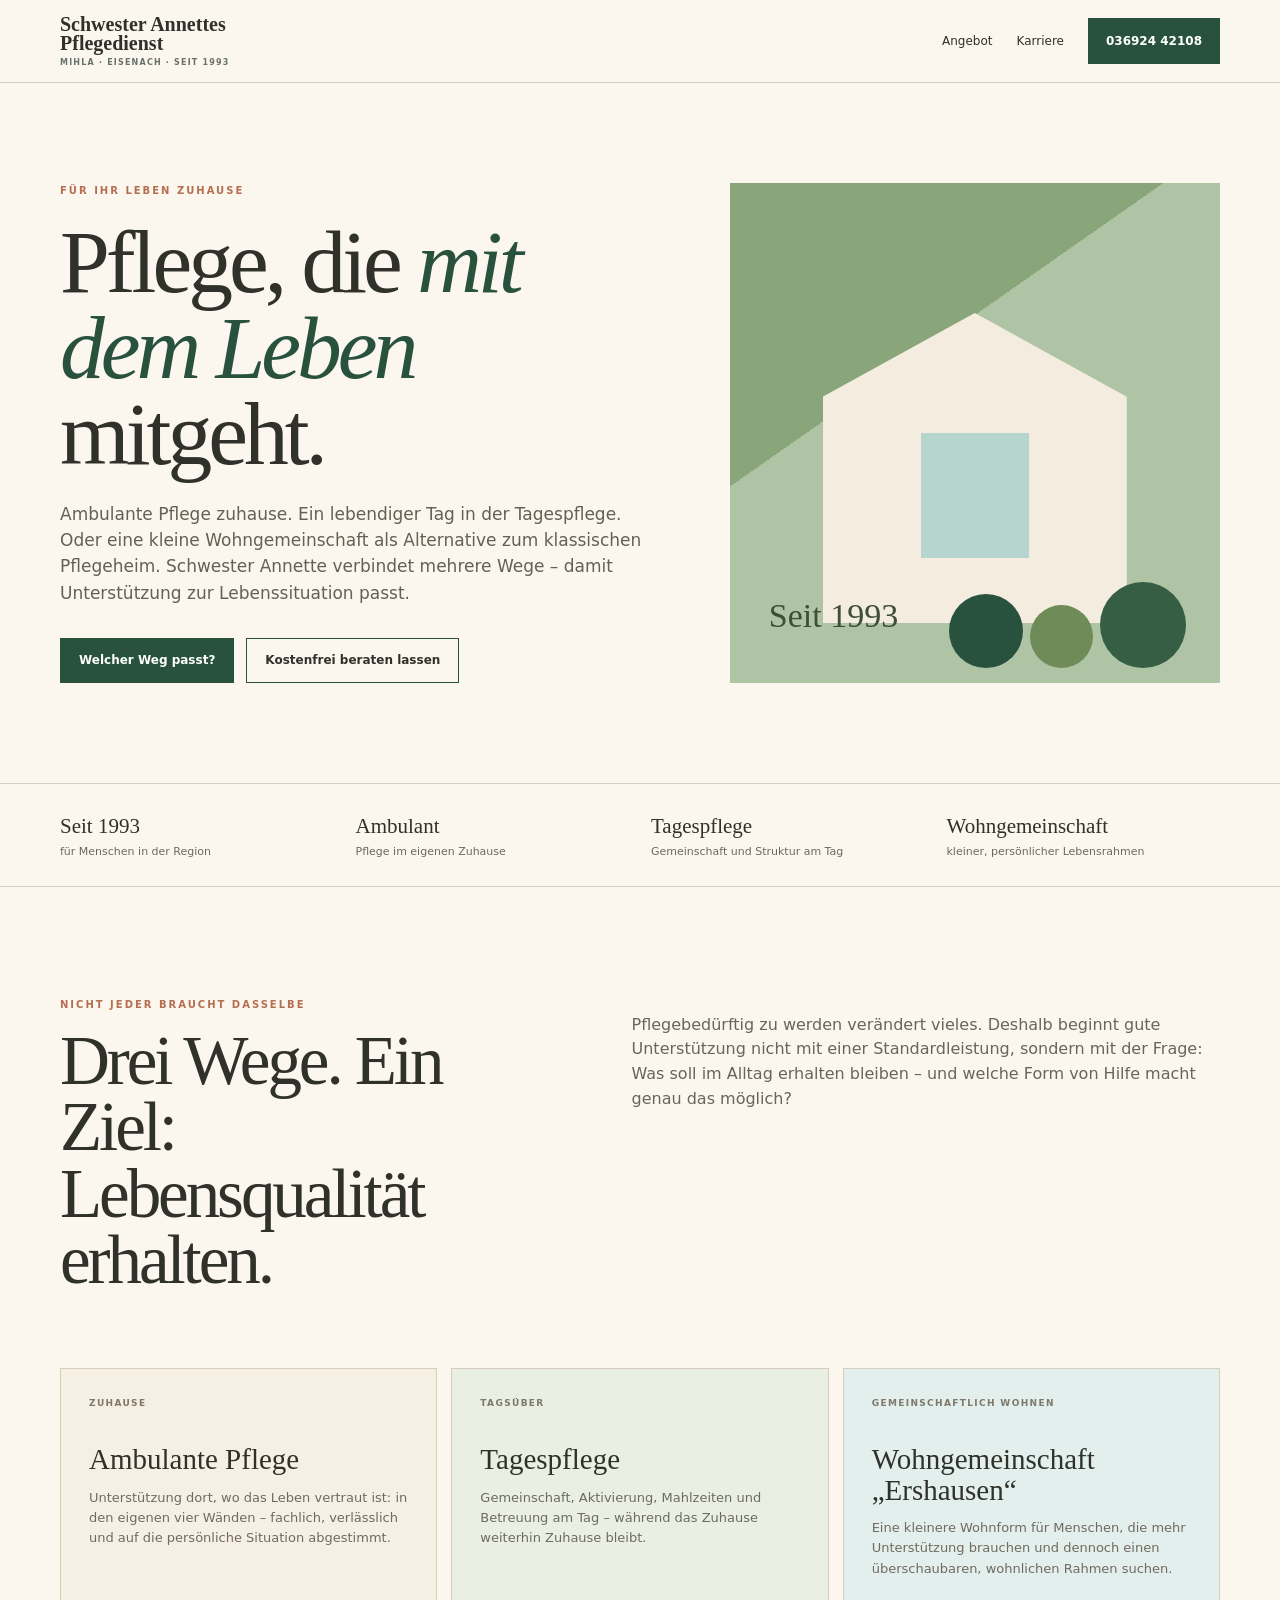
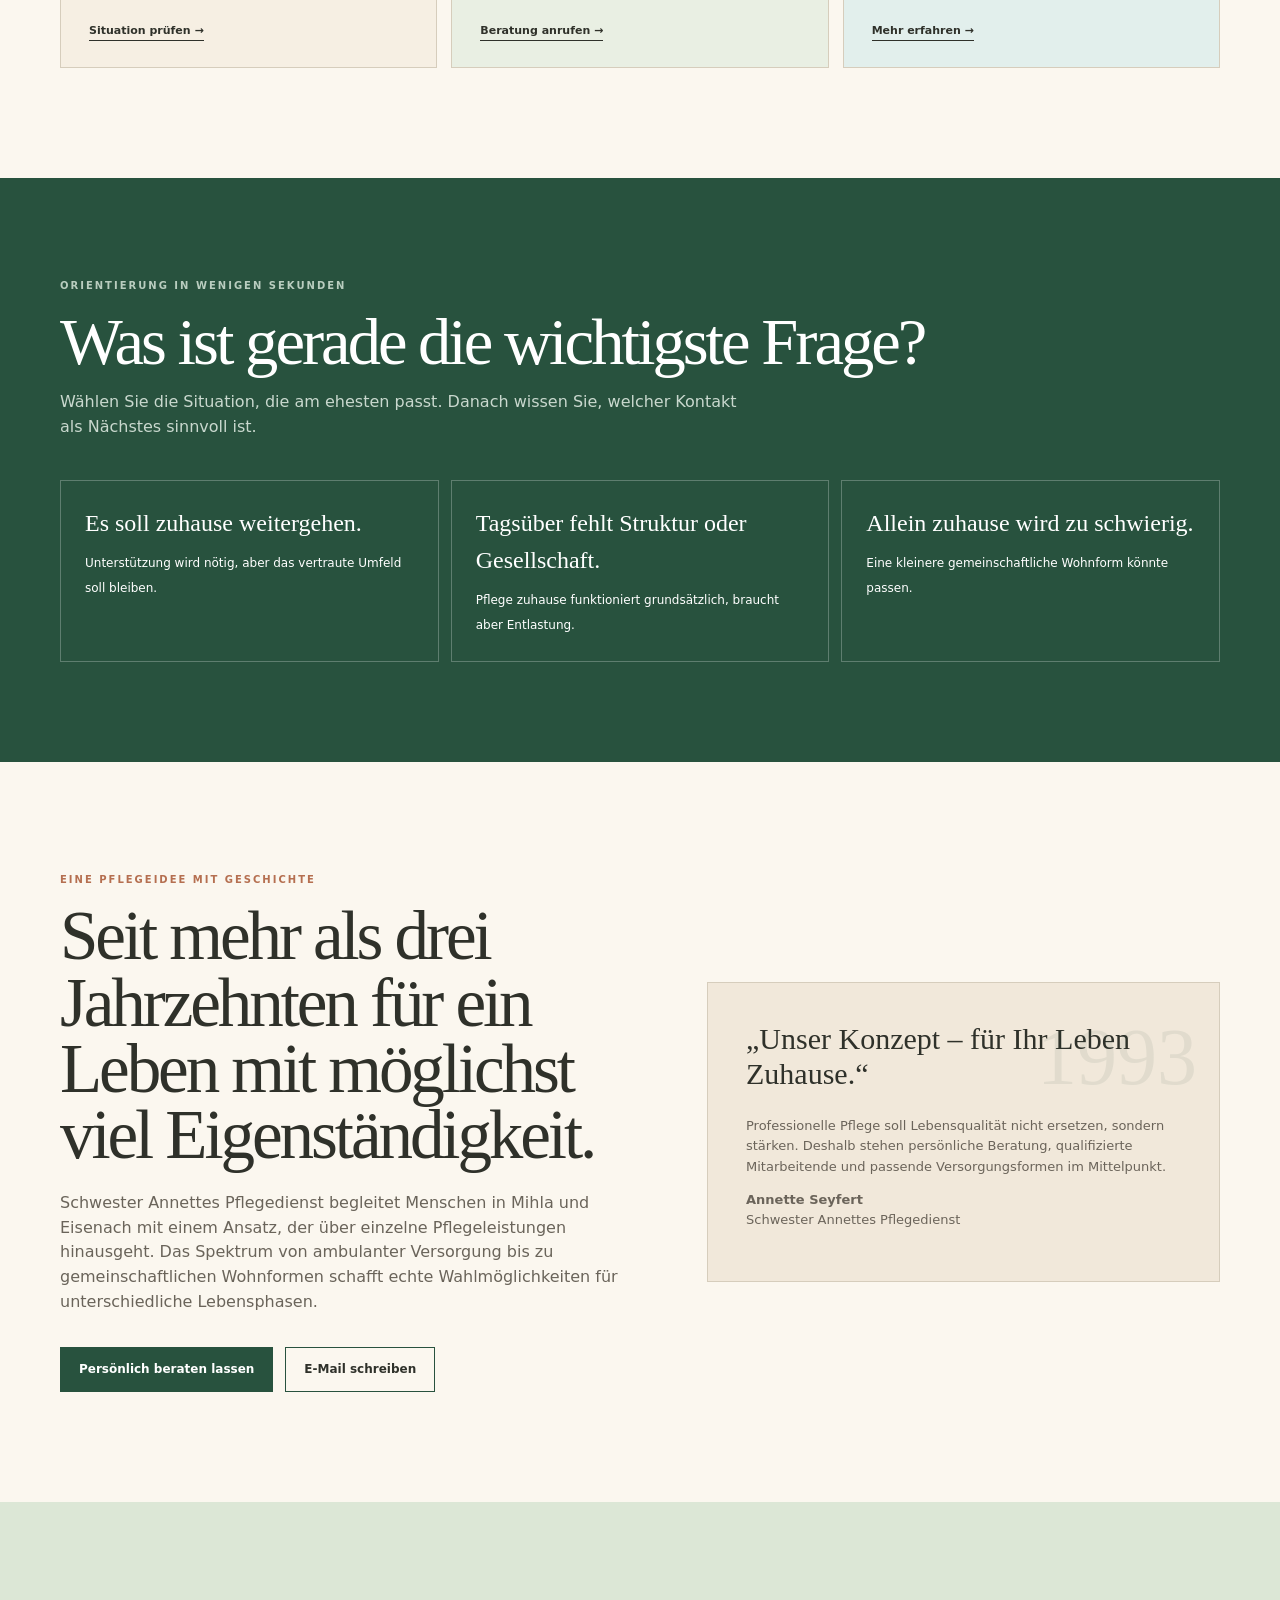
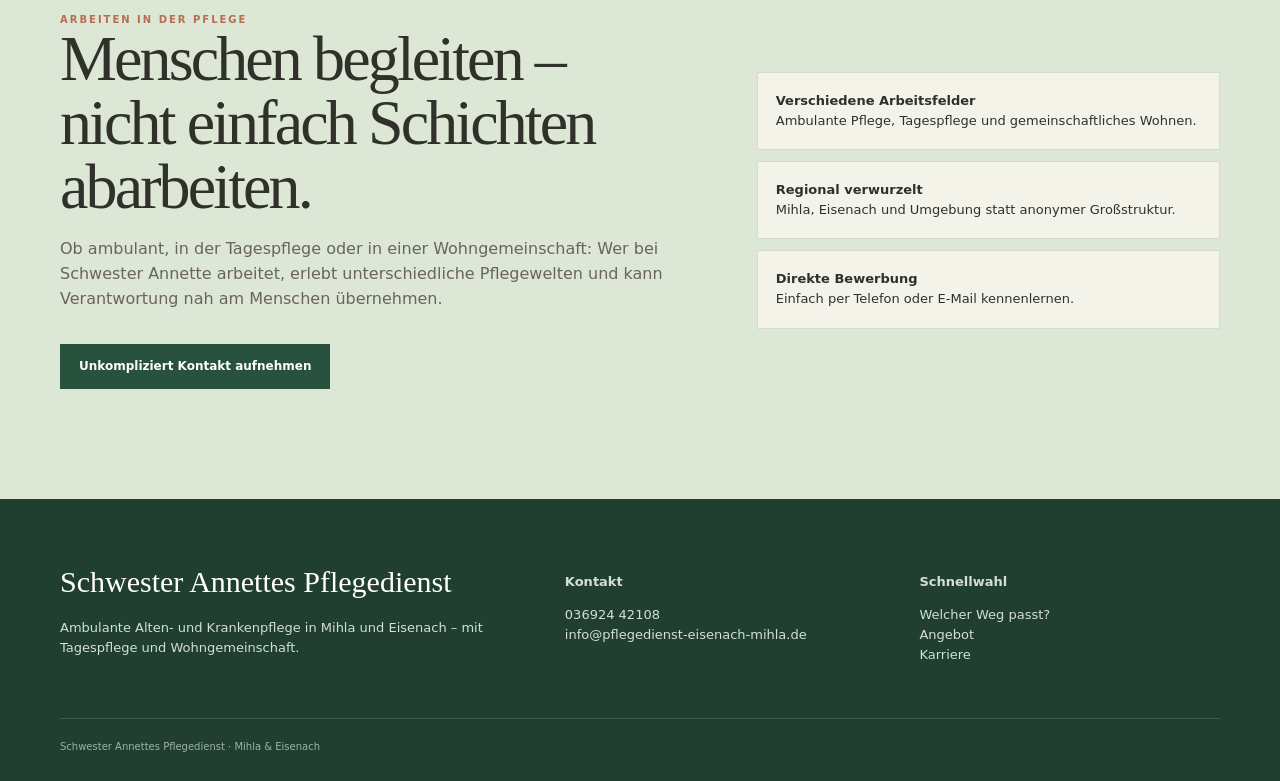
==== index.html @ 31575230 "Deploy sales-ready Schwester Annette experience" ====
<!doctype html>
<html lang="de">
<head>
<meta charset="utf-8" />
<meta name="viewport" content="width=device-width,initial-scale=1" />
<title>Schwester Annettes Pflegedienst – Mihla & Eisenach</title>
<meta name="description" content="Schwester Annettes Pflegedienst: ambulante Alten- und Krankenpflege in Mihla und Eisenach, Tagespflege und Wohngemeinschaft – seit 1993." />
<style>
:root{--forest:#28523e;--leaf:#6f8b58;--olive:#8fa16b;--mint:#b7d5cf;--sand:#f3ecdf;--paper:#fbf7ef;--ink:#2f312a;--rust:#b56f50;--line:#d6cdbc;--serif:Georgia,'Times New Roman',serif;--sans:Inter,ui-sans-serif,system-ui,-apple-system,BlinkMacSystemFont,'Segoe UI',sans-serif}
*{box-sizing:border-box}html{scroll-behavior:smooth}body{margin:0;background:var(--paper);color:var(--ink);font-family:var(--sans);line-height:1.55}a{color:inherit;text-decoration:none}.wrap{width:min(1160px,calc(100% - 40px));margin:auto}.top{position:sticky;top:0;z-index:20;background:rgba(251,247,239,.95);backdrop-filter:blur(12px);border-bottom:1px solid var(--line)}.topin{height:82px;display:flex;align-items:center;justify-content:space-between;gap:26px}.brand{font-family:var(--serif);font-size:20px;line-height:.92;font-weight:700}.brand small{display:block;font-family:var(--sans);font-size:8px;letter-spacing:.15em;margin-top:7px;color:#68716a}.nav{display:flex;align-items:center;gap:24px;font-size:12px}.phone{background:var(--forest);color:#fff;padding:14px 18px;font-weight:800}.hero{display:grid;grid-template-columns:1.1fr .9fr;gap:70px;align-items:center;min-height:700px;padding:86px 0}.eyebrow{text-transform:uppercase;font-size:10px;font-weight:850;letter-spacing:.2em;color:var(--rust)}.hero h1,.section h2{font-family:var(--serif);font-weight:500;line-height:.96;letter-spacing:-.045em}.hero h1{font-size:clamp(58px,7vw,94px);margin:20px 0 24px;max-width:760px}.italic{font-style:italic;color:var(--forest)}.hero p{font-size:17px;max-width:690px;color:#665f54}.actions{display:flex;gap:12px;flex-wrap:wrap;margin-top:32px}.btn{display:inline-flex;align-items:center;justify-content:center;min-height:45px;padding:0 18px;border:1px solid var(--forest);font-size:12px;font-weight:800}.btn.primary{background:var(--forest);color:#fff}.houseart{height:500px;background:linear-gradient(145deg,#88a67a 0 36%,#afc3a5 36% 100%);position:relative;overflow:hidden}.house{position:absolute;width:62%;height:62%;background:var(--sand);left:19%;bottom:12%;clip-path:polygon(50% 0,100% 27%,100% 100%,0 100%,0 27%)}.window{position:absolute;width:22%;height:25%;background:var(--mint);left:39%;bottom:25%}.trees{position:absolute;right:7%;bottom:3%;display:flex;align-items:end;gap:7px}.tree{width:74px;height:74px;background:var(--forest);border-radius:50%}.tree:nth-child(2){width:63px;height:63px;background:var(--leaf)}.tree:nth-child(3){width:86px;height:86px;background:#365e45}.since{position:absolute;left:8%;bottom:8%;font-family:var(--serif);font-size:34px;color:#3e4e38}.stripe{border-top:1px solid var(--line);border-bottom:1px solid var(--line);padding:26px 0}.stripein{display:grid;grid-template-columns:repeat(4,1fr);gap:22px}.stat{font-size:11px;color:#6d685f}.stat strong{display:block;font-family:var(--serif);font-weight:500;font-size:21px;color:var(--ink)}.section{padding:110px 0}.section h2{font-size:clamp(48px,5.4vw,76px);margin:16px 0 22px}.split{display:grid;grid-template-columns:.9fr 1.1fr;gap:90px}.copy{font-size:16px;color:#6a645a;max-width:620px}.pathgrid{display:grid;grid-template-columns:repeat(3,1fr);gap:14px;margin-top:52px}.path{border:1px solid var(--line);padding:28px;min-height:300px;background:#f6efe3;position:relative}.path:nth-child(2){background:#e9efe3}.path:nth-child(3){background:#e2efec}.path .tag{font-size:9px;letter-spacing:.15em;text-transform:uppercase;font-weight:800;color:#7e786b}.path h3{font-family:var(--serif);font-size:29px;line-height:1.05;font-weight:500;margin:34px 0 12px}.path p{font-size:13px;color:#706a61}.path a{position:absolute;bottom:26px;left:28px;font-size:11px;font-weight:800;border-bottom:1px solid currentColor}.router{background:var(--forest);color:#fff;padding:100px 0}.router h2{font-family:var(--serif);font-size:clamp(48px,5.2vw,74px);line-height:.98;letter-spacing:-.045em;font-weight:500;margin:16px 0 14px}.router .lead{max-width:700px;color:#c9d8ce}.choices{display:grid;grid-template-columns:repeat(3,1fr);gap:12px;margin-top:40px}.choice{border:1px solid rgba(255,255,255,.25);padding:24px;min-height:170px;cursor:pointer;transition:.2s}.choice:hover,.choice.active{background:#fff;color:var(--forest)}.choice strong{display:block;font-family:var(--serif);font-size:24px;font-weight:500;margin-bottom:8px}.choice span{font-size:12px}.answer{display:none;background:var(--paper);color:var(--ink);margin-top:14px;padding:26px}.answer.show{display:block}.story{display:grid;grid-template-columns:1.05fr .95fr;gap:80px;align-items:center}.storycard{border:1px solid var(--line);padding:38px;background:#f1e8da;position:relative}.storycard:before{content:'1993';position:absolute;right:22px;top:12px;font-family:var(--serif);font-size:80px;color:rgba(40,82,62,.08)}.storycard blockquote{font-family:var(--serif);font-size:30px;line-height:1.18;margin:0 0 25px}.storycard p{font-size:13px;color:#6b645a}.career{background:#dce7d6}.careerbox{display:grid;grid-template-columns:1.15fr .85fr;gap:70px;align-items:center}.career h2{font-family:var(--serif);font-size:clamp(48px,5vw,72px);line-height:1;letter-spacing:-.045em;font-weight:500;margin:0 0 18px}.perks{display:grid;gap:11px}.perk{background:rgba(251,247,239,.75);padding:18px;border:1px solid rgba(40,82,62,.15);font-size:13px}.footer{background:#213f31;color:#fff;padding:60px 0 26px}.footergrid{display:grid;grid-template-columns:1.2fr .8fr .8fr;gap:54px}.footer h3{font-family:var(--serif);font-size:30px;font-weight:500;margin:0 0 13px}.footer p,.footer a{font-size:13px;color:#d3dfd6}.fine{margin-top:40px;padding-top:20px;border-top:1px solid rgba(255,255,255,.14);font-size:10px;color:#9fb2a5}
@media(max-width:820px){.wrap{width:min(100% - 32px,700px)}.nav a:not(.phone){display:none}.hero{grid-template-columns:1fr;min-height:auto;padding:86px 0 68px}.hero h1{font-size:54px}.houseart{height:380px}.stripein{grid-template-columns:1fr 1fr}.split,.story,.careerbox{grid-template-columns:1fr;gap:44px}.pathgrid,.choices{grid-template-columns:1fr}.section,.router{padding:80px 0}.path{min-height:250px}.footergrid{grid-template-columns:1fr;gap:28px}}
</style>
</head>
<body>
<header class="top"><div class="wrap topin"><a class="brand" href="#top">Schwester Annettes<br>Pflegedienst<small>MIHLA · EISENACH · SEIT 1993</small></a><nav class="nav"><a href="#angebot">Angebot</a><a href="#karriere">Karriere</a><a class="phone" href="tel:+493692442108">036924 42108</a></nav></div></header>
<main id="top">
<section class="wrap hero"><div><div class="eyebrow">Für Ihr Leben zuhause</div><h1>Pflege, die <span class="italic">mit dem Leben</span> mitgeht.</h1><p>Ambulante Pflege zuhause. Ein lebendiger Tag in der Tagespflege. Oder eine kleine Wohngemeinschaft als Alternative zum klassischen Pflegeheim. Schwester Annette verbindet mehrere Wege – damit Unterstützung zur Lebenssituation passt.</p><div class="actions"><a class="btn primary" href="#weg">Welcher Weg passt?</a><a class="btn" href="tel:+493692442108">Kostenfrei beraten lassen</a></div></div><div class="houseart" aria-label="Illustration eines Hauses im Grünen"><div class="house"></div><div class="window"></div><div class="trees"><div class="tree"></div><div class="tree"></div><div class="tree"></div></div><div class="since">Seit 1993</div></div></section>
<div class="stripe"><div class="wrap stripein"><div class="stat"><strong>Seit 1993</strong>für Menschen in der Region</div><div class="stat"><strong>Ambulant</strong>Pflege im eigenen Zuhause</div><div class="stat"><strong>Tagespflege</strong>Gemeinschaft und Struktur am Tag</div><div class="stat"><strong>Wohngemeinschaft</strong>kleiner, persönlicher Lebensrahmen</div></div></div>
<section class="section" id="angebot"><div class="wrap"><div class="split"><div><div class="eyebrow">Nicht jeder braucht dasselbe</div><h2>Drei Wege. Ein Ziel: Lebensqualität erhalten.</h2></div><p class="copy">Pflegebedürftig zu werden verändert vieles. Deshalb beginnt gute Unterstützung nicht mit einer Standardleistung, sondern mit der Frage: Was soll im Alltag erhalten bleiben – und welche Form von Hilfe macht genau das möglich?</p></div><div class="pathgrid"><article class="path"><div class="tag">Zuhause</div><h3>Ambulante Pflege</h3><p>Unterstützung dort, wo das Leben vertraut ist: in den eigenen vier Wänden – fachlich, verlässlich und auf die persönliche Situation abgestimmt.</p><a href="#weg">Situation prüfen →</a></article><article class="path"><div class="tag">Tagsüber</div><h3>Tagespflege</h3><p>Gemeinschaft, Aktivierung, Mahlzeiten und Betreuung am Tag – während das Zuhause weiterhin Zuhause bleibt.</p><a href="tel:+493692442108">Beratung anrufen →</a></article><article class="path"><div class="tag">Gemeinschaftlich wohnen</div><h3>Wohngemeinschaft „Ershausen“</h3><p>Eine kleinere Wohnform für Menschen, die mehr Unterstützung brauchen und dennoch einen überschaubaren, wohnlichen Rahmen suchen.</p><a href="tel:+493692442108">Mehr erfahren →</a></article></div></div></section>
<section class="router" id="weg"><div class="wrap"><div class="eyebrow" style="color:#b9cdbf">Orientierung in wenigen Sekunden</div><h2>Was ist gerade die wichtigste Frage?</h2><p class="lead">Wählen Sie die Situation, die am ehesten passt. Danach wissen Sie, welcher Kontakt als Nächstes sinnvoll ist.</p><div class="choices"><div class="choice" data-a="a1"><strong>Es soll zuhause weitergehen.</strong><span>Unterstützung wird nötig, aber das vertraute Umfeld soll bleiben.</span></div><div class="choice" data-a="a2"><strong>Tagsüber fehlt Struktur oder Gesellschaft.</strong><span>Pflege zuhause funktioniert grundsätzlich, braucht aber Entlastung.</span></div><div class="choice" data-a="a3"><strong>Allein zuhause wird zu schwierig.</strong><span>Eine kleinere gemeinschaftliche Wohnform könnte passen.</span></div></div><div class="answer" id="a1"><strong>Passender Startpunkt:</strong> ambulante Pflege. Rufen Sie unter <a href="tel:+493692442108"><u>036924 42108</u></a> an und schildern Sie kurz die aktuelle Situation. So lässt sich klären, welche Unterstützung zuhause möglich ist.</div><div class="answer" id="a2"><strong>Passender Startpunkt:</strong> Tagespflege. Sie kann den Tag strukturieren, Angehörige entlasten und soziale Kontakte ermöglichen, ohne dass das eigene Zuhause aufgegeben wird.</div><div class="answer" id="a3"><strong>Passender Startpunkt:</strong> die Wohngemeinschaft. Sie bietet einen überschaubaren Rahmen mit Gemeinschaft und Unterstützung – als Alternative zum klassischen Pflegeheim.</div></div></section>
<section class="section"><div class="wrap story"><div><div class="eyebrow">Eine Pflegeidee mit Geschichte</div><h2>Seit mehr als drei Jahrzehnten für ein Leben mit möglichst viel Eigenständigkeit.</h2><p class="copy">Schwester Annettes Pflegedienst begleitet Menschen in Mihla und Eisenach mit einem Ansatz, der über einzelne Pflegeleistungen hinausgeht. Das Spektrum von ambulanter Versorgung bis zu gemeinschaftlichen Wohnformen schafft echte Wahlmöglichkeiten für unterschiedliche Lebensphasen.</p><div class="actions"><a class="btn primary" href="tel:+493692442108">Persönlich beraten lassen</a><a class="btn" href="mailto:info@pflegedienst-eisenach-mihla.de">E-Mail schreiben</a></div></div><div class="storycard"><blockquote>„Unser Konzept – für Ihr Leben Zuhause.“</blockquote><p>Professionelle Pflege soll Lebensqualität nicht ersetzen, sondern stärken. Deshalb stehen persönliche Beratung, qualifizierte Mitarbeitende und passende Versorgungsformen im Mittelpunkt.</p><p><strong>Annette Seyfert</strong><br>Schwester Annettes Pflegedienst</p></div></div></section>
<section class="section career" id="karriere"><div class="wrap careerbox"><div><div class="eyebrow">Arbeiten in der Pflege</div><h2>Menschen begleiten – nicht einfach Schichten abarbeiten.</h2><p class="copy">Ob ambulant, in der Tagespflege oder in einer Wohngemeinschaft: Wer bei Schwester Annette arbeitet, erlebt unterschiedliche Pflegewelten und kann Verantwortung nah am Menschen übernehmen.</p><div class="actions"><a class="btn primary" href="mailto:info@pflegedienst-eisenach-mihla.de?subject=Bewerbung%20bei%20Schwester%20Annette">Unkompliziert Kontakt aufnehmen</a></div></div><div class="perks"><div class="perk"><strong>Verschiedene Arbeitsfelder</strong><br>Ambulante Pflege, Tagespflege und gemeinschaftliches Wohnen.</div><div class="perk"><strong>Regional verwurzelt</strong><br>Mihla, Eisenach und Umgebung statt anonymer Großstruktur.</div><div class="perk"><strong>Direkte Bewerbung</strong><br>Einfach per Telefon oder E-Mail kennenlernen.</div></div></div></section>
</main>
<footer class="footer"><div class="wrap"><div class="footergrid"><div><h3>Schwester Annettes Pflegedienst</h3><p>Ambulante Alten- und Krankenpflege in Mihla und Eisenach – mit Tagespflege und Wohngemeinschaft.</p></div><div><p><strong>Kontakt</strong></p><p><a href="tel:+493692442108">036924 42108</a><br><a href="mailto:info@pflegedienst-eisenach-mihla.de">info@pflegedienst-eisenach-mihla.de</a></p></div><div><p><strong>Schnellwahl</strong></p><p><a href="#weg">Welcher Weg passt?</a><br><a href="#angebot">Angebot</a><br><a href="#karriere">Karriere</a></p></div></div><div class="fine">Schwester Annettes Pflegedienst · Mihla & Eisenach</div></div></footer>
<script>document.querySelectorAll('.choice').forEach(c=>c.addEventListener('click',()=>{document.querySelectorAll('.choice').forEach(x=>x.classList.remove('active'));document.querySelectorAll('.answer').forEach(x=>x.classList.remove('show'));c.classList.add('active');document.getElementById(c.dataset.a).classList.add('show')}));</script>
</body></html>
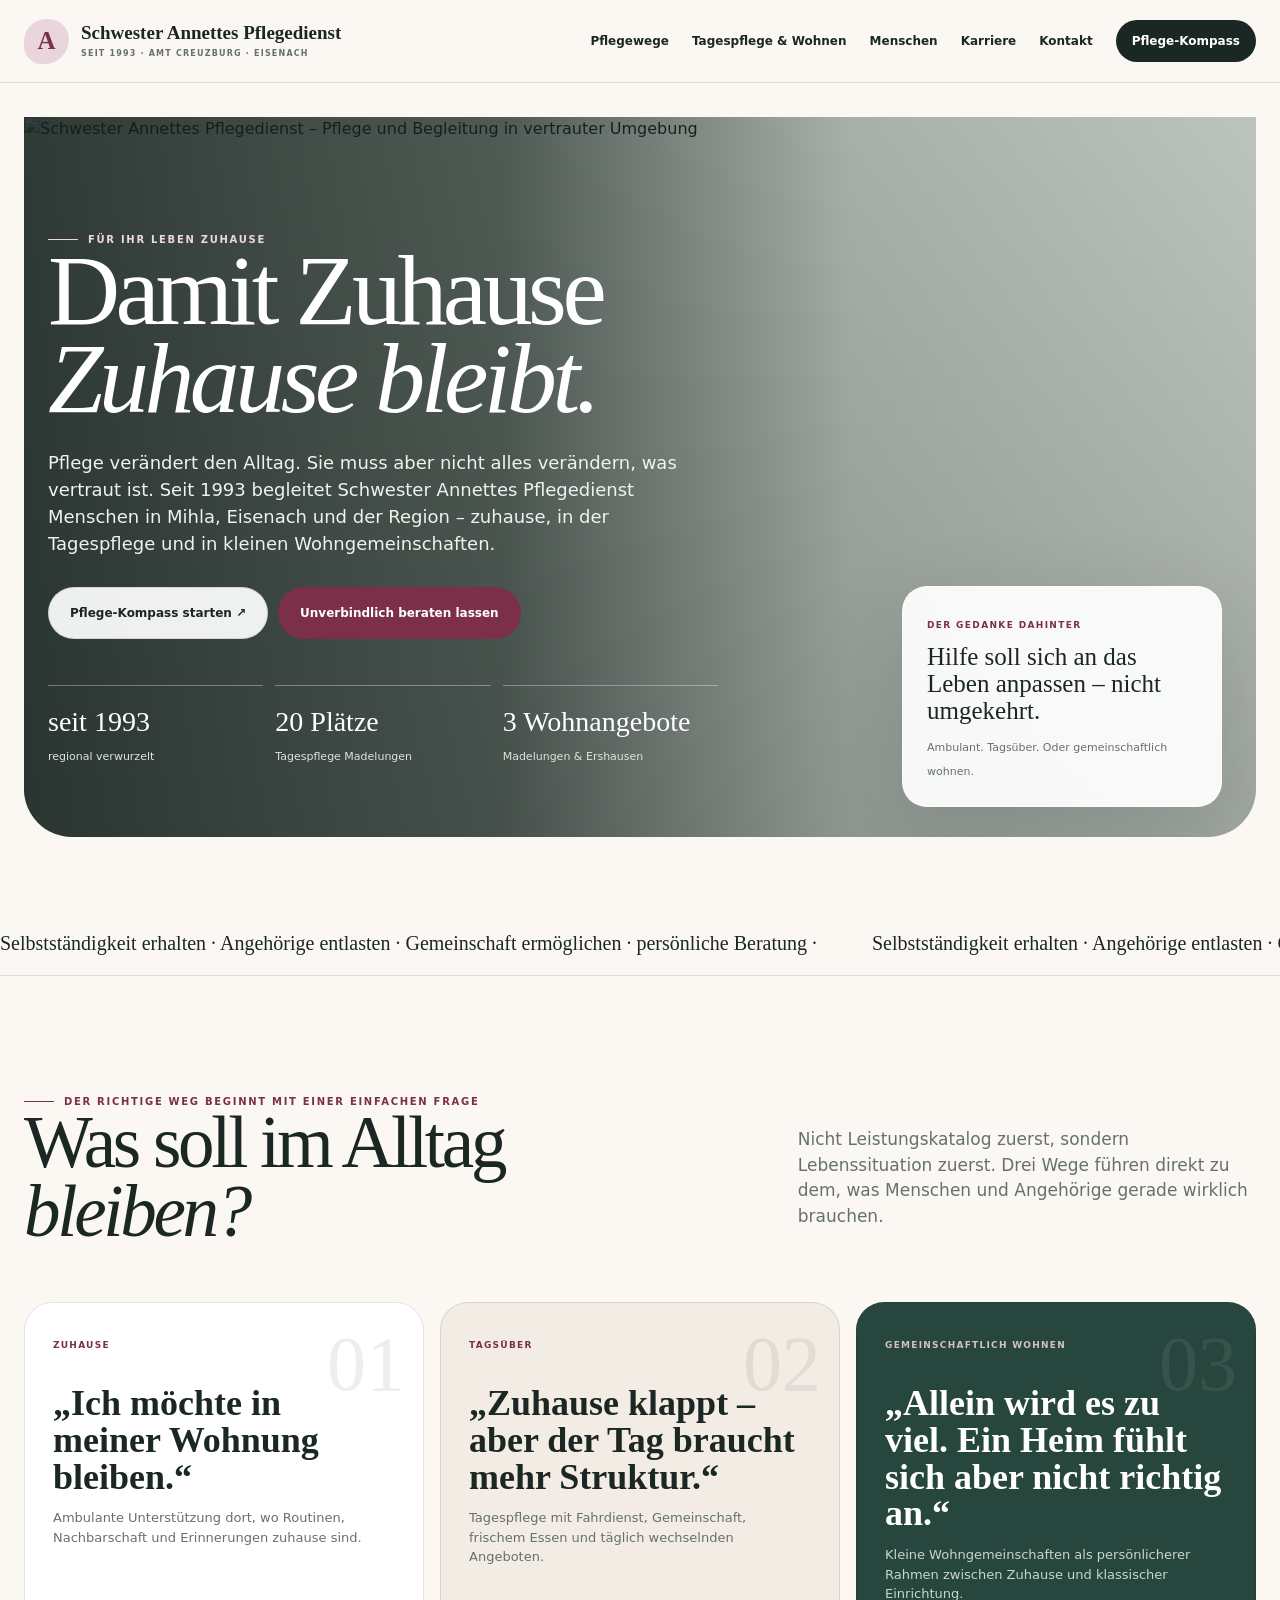
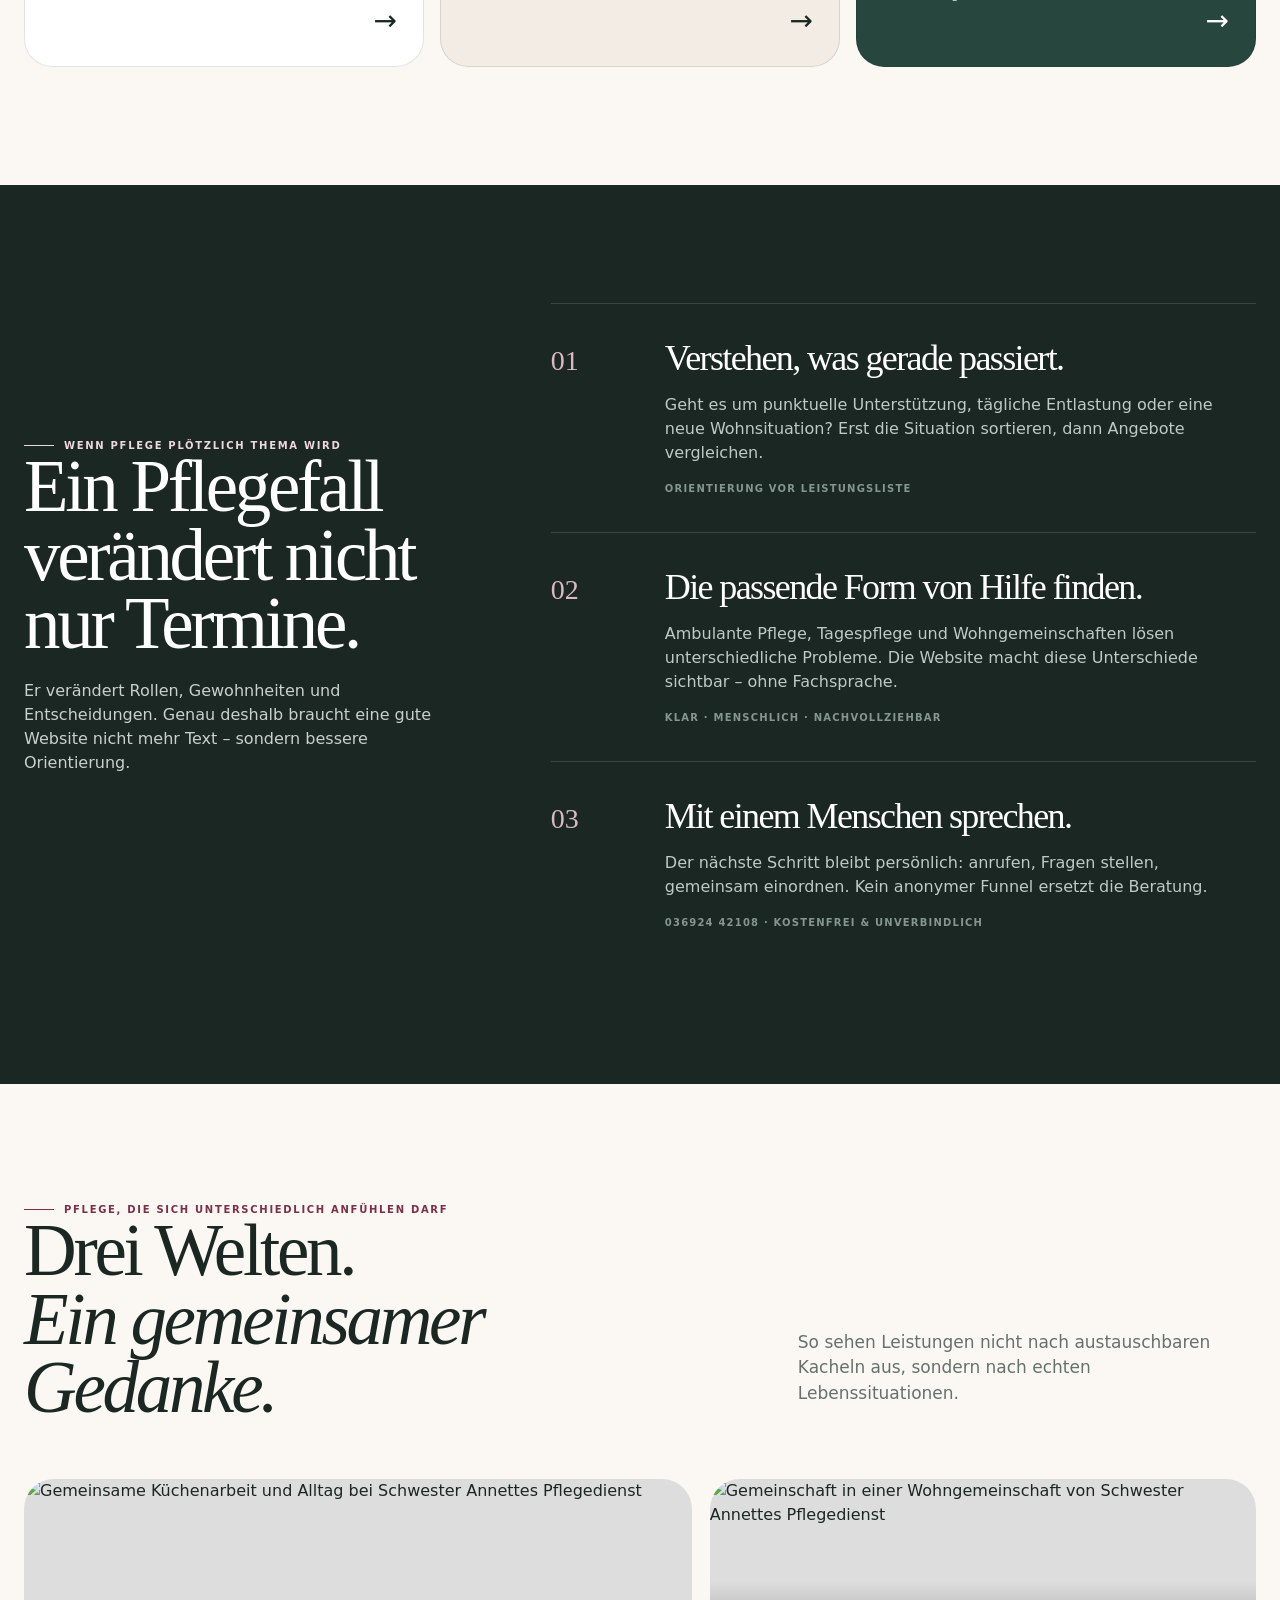
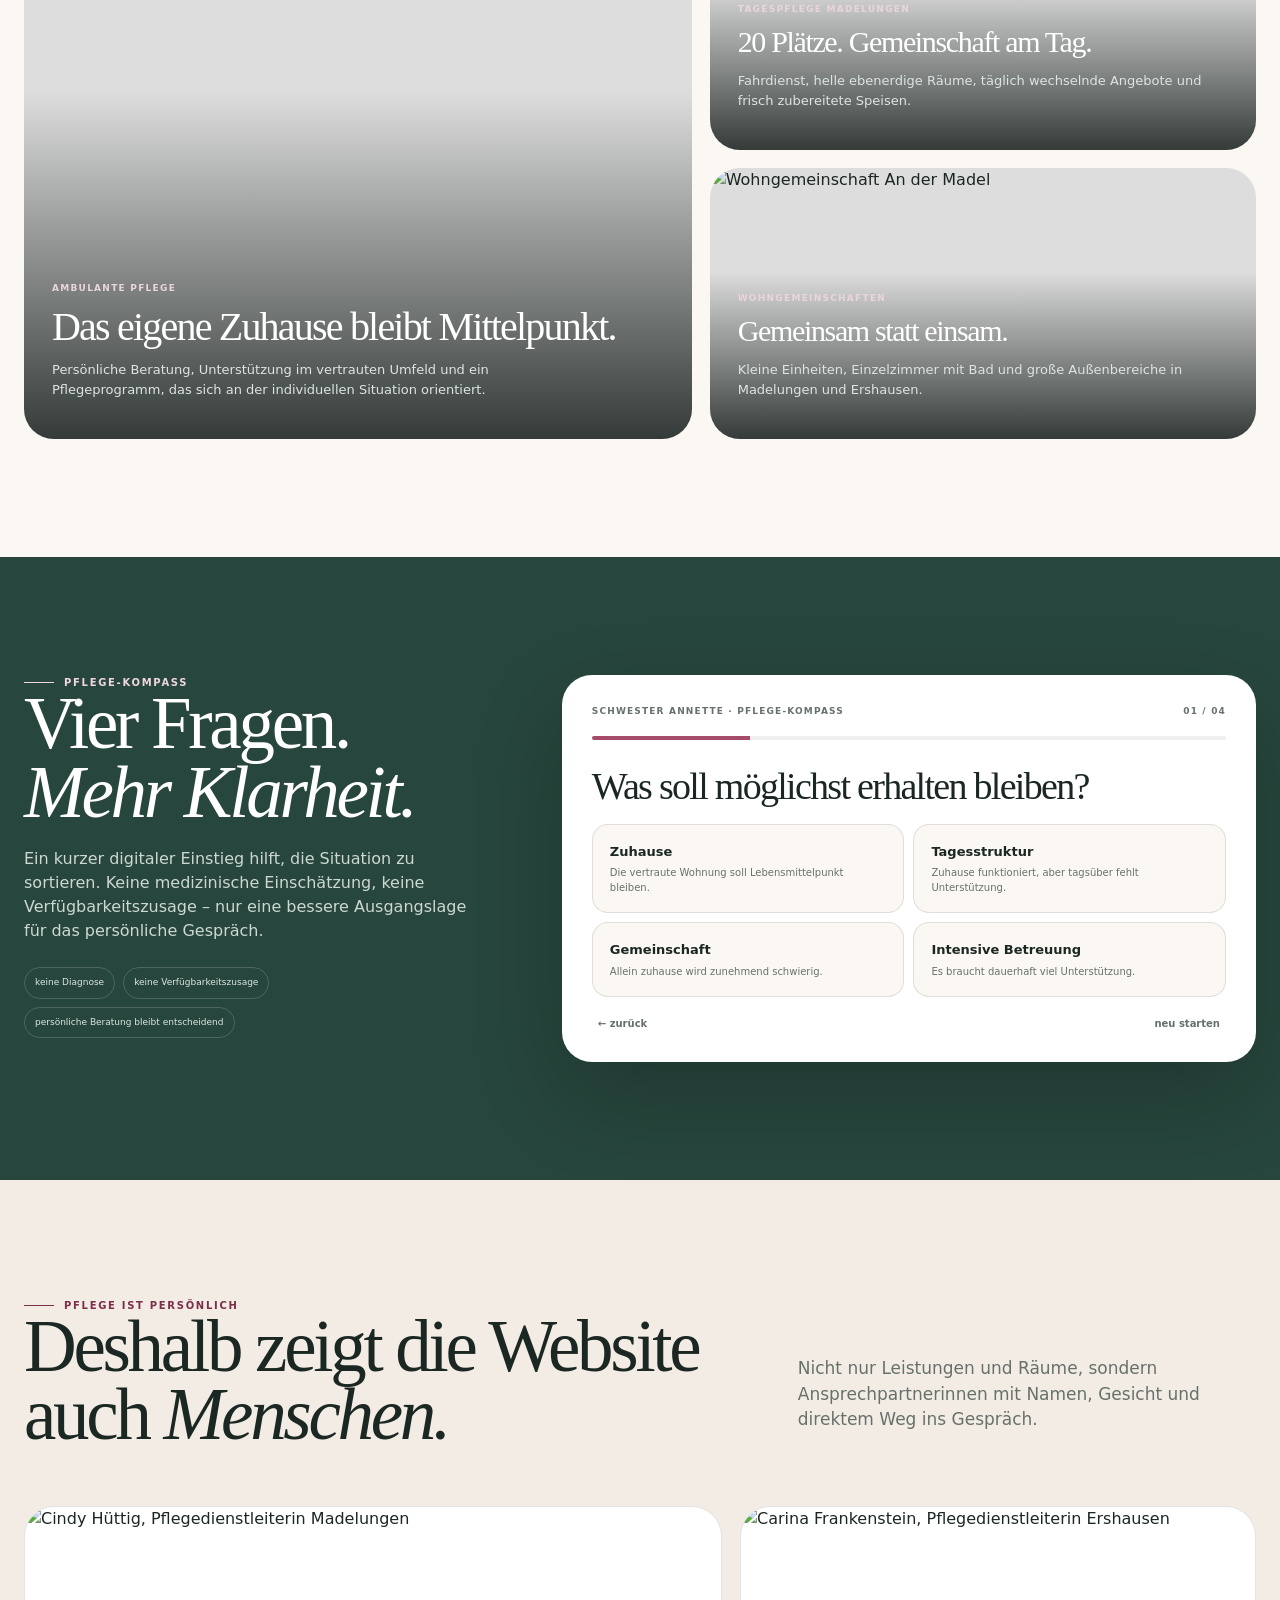
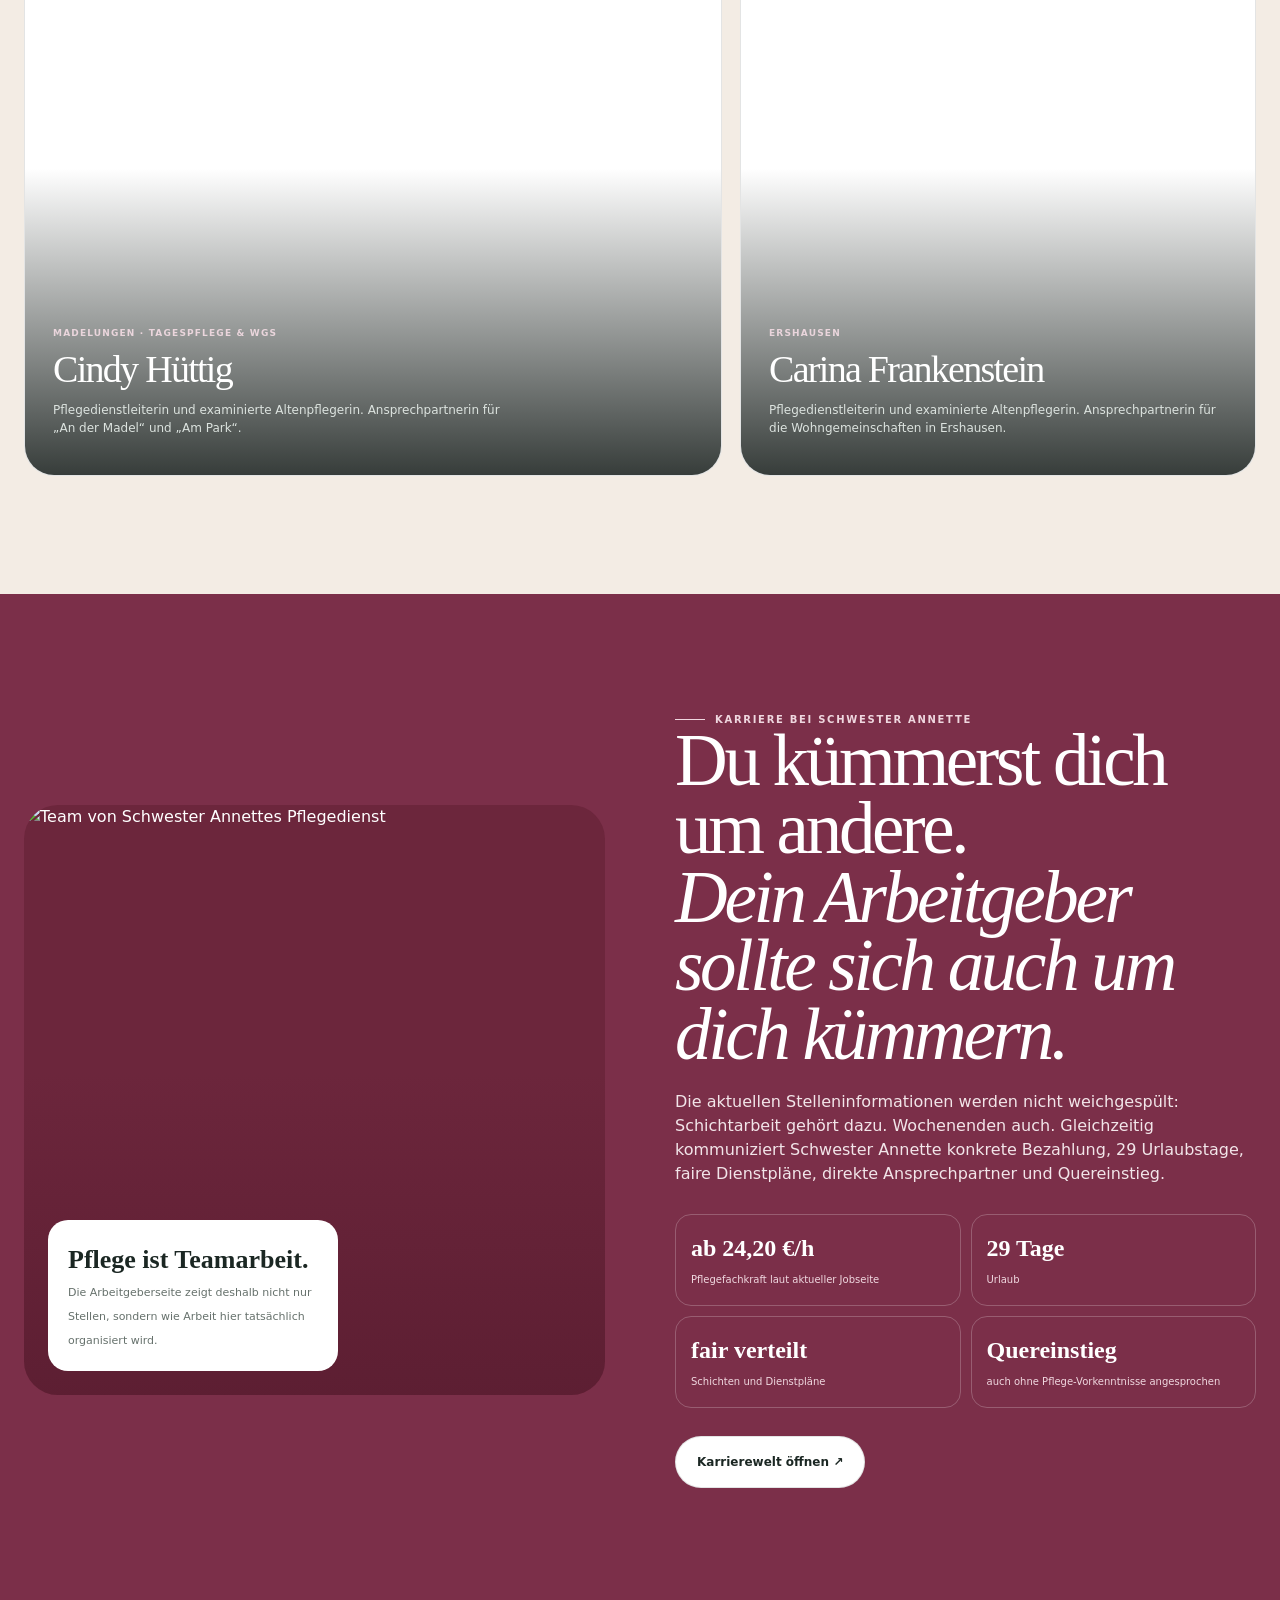
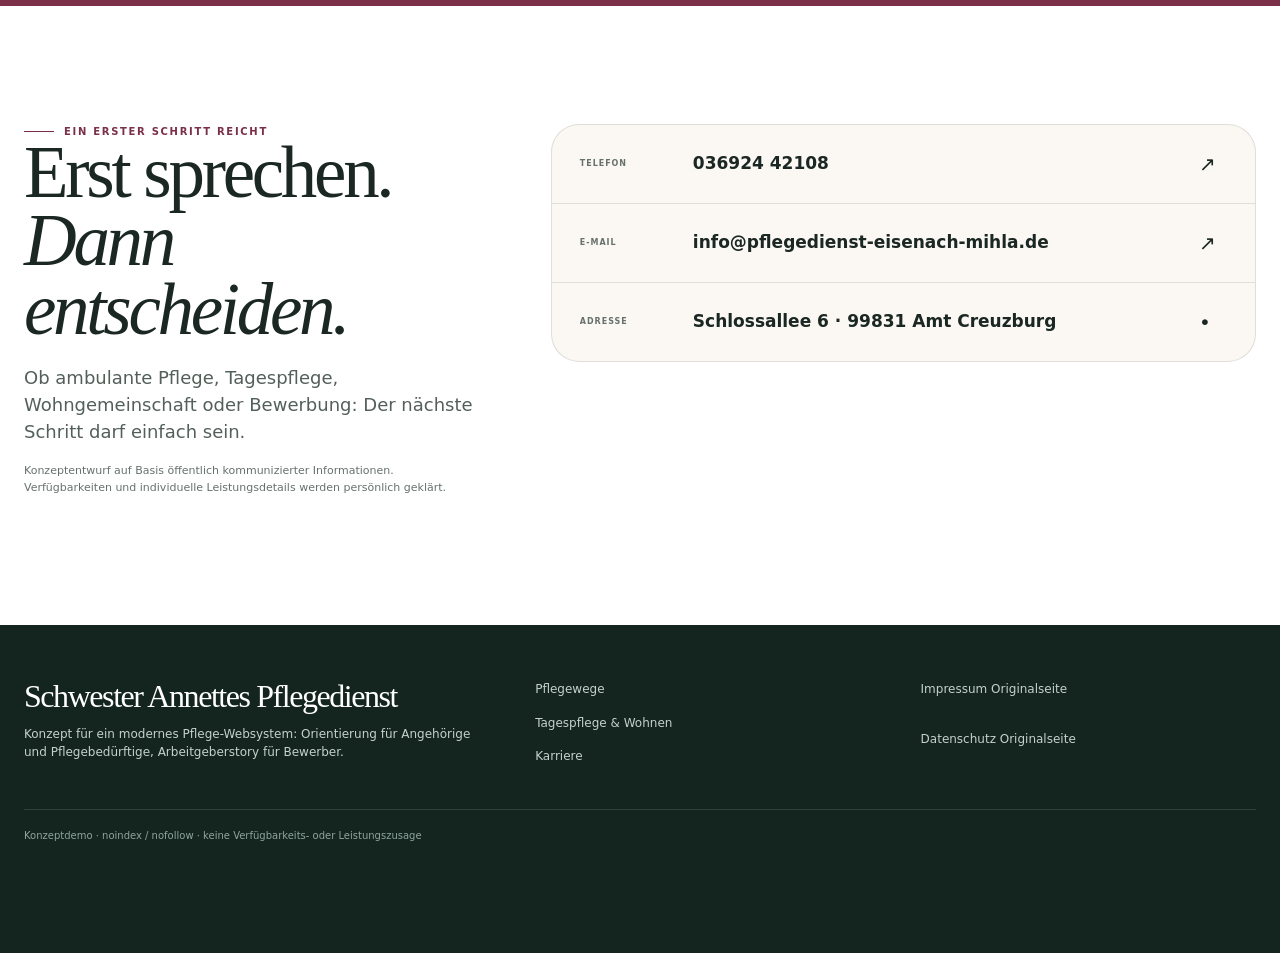
==== commit 2ad68283: "Build 10/10 premium brand experience for Schwester Annette" ====
--- a/index.html
+++ b/index.html
@@ -1,26 +1,34 @@
 <!doctype html>
 <html lang="de">
 <head>
-<meta charset="utf-8" />
-<meta name="viewport" content="width=device-width,initial-scale=1" />
-<title>Schwester Annettes Pflegedienst – Mihla & Eisenach</title>
-<meta name="description" content="Schwester Annettes Pflegedienst: ambulante Alten- und Krankenpflege in Mihla und Eisenach, Tagespflege und Wohngemeinschaft – seit 1993." />
+<meta charset="utf-8">
+<meta name="viewport" content="width=device-width,initial-scale=1,viewport-fit=cover">
+<meta name="theme-color" content="#4a1f2e">
+<meta name="robots" content="noindex,nofollow">
+<title>Schwester Annettes Pflegedienst · Für Ihr Leben Zuhause</title>
+<meta name="description" content="Premium-Konzept für Schwester Annettes Pflegedienst: ambulante Pflege, Tagespflege, Wohngemeinschaften und Karriere – seit 1993.">
 <style>
-:root{--forest:#28523e;--leaf:#6f8b58;--olive:#8fa16b;--mint:#b7d5cf;--sand:#f3ecdf;--paper:#fbf7ef;--ink:#2f312a;--rust:#b56f50;--line:#d6cdbc;--serif:Georgia,'Times New Roman',serif;--sans:Inter,ui-sans-serif,system-ui,-apple-system,BlinkMacSystemFont,'Segoe UI',sans-serif}
-*{box-sizing:border-box}html{scroll-behavior:smooth}body{margin:0;background:var(--paper);color:var(--ink);font-family:var(--sans);line-height:1.55}a{color:inherit;text-decoration:none}.wrap{width:min(1160px,calc(100% - 40px));margin:auto}.top{position:sticky;top:0;z-index:20;background:rgba(251,247,239,.95);backdrop-filter:blur(12px);border-bottom:1px solid var(--line)}.topin{height:82px;display:flex;align-items:center;justify-content:space-between;gap:26px}.brand{font-family:var(--serif);font-size:20px;line-height:.92;font-weight:700}.brand small{display:block;font-family:var(--sans);font-size:8px;letter-spacing:.15em;margin-top:7px;color:#68716a}.nav{display:flex;align-items:center;gap:24px;font-size:12px}.phone{background:var(--forest);color:#fff;padding:14px 18px;font-weight:800}.hero{display:grid;grid-template-columns:1.1fr .9fr;gap:70px;align-items:center;min-height:700px;padding:86px 0}.eyebrow{text-transform:uppercase;font-size:10px;font-weight:850;letter-spacing:.2em;color:var(--rust)}.hero h1,.section h2{font-family:var(--serif);font-weight:500;line-height:.96;letter-spacing:-.045em}.hero h1{font-size:clamp(58px,7vw,94px);margin:20px 0 24px;max-width:760px}.italic{font-style:italic;color:var(--forest)}.hero p{font-size:17px;max-width:690px;color:#665f54}.actions{display:flex;gap:12px;flex-wrap:wrap;margin-top:32px}.btn{display:inline-flex;align-items:center;justify-content:center;min-height:45px;padding:0 18px;border:1px solid var(--forest);font-size:12px;font-weight:800}.btn.primary{background:var(--forest);color:#fff}.houseart{height:500px;background:linear-gradient(145deg,#88a67a 0 36%,#afc3a5 36% 100%);position:relative;overflow:hidden}.house{position:absolute;width:62%;height:62%;background:var(--sand);left:19%;bottom:12%;clip-path:polygon(50% 0,100% 27%,100% 100%,0 100%,0 27%)}.window{position:absolute;width:22%;height:25%;background:var(--mint);left:39%;bottom:25%}.trees{position:absolute;right:7%;bottom:3%;display:flex;align-items:end;gap:7px}.tree{width:74px;height:74px;background:var(--forest);border-radius:50%}.tree:nth-child(2){width:63px;height:63px;background:var(--leaf)}.tree:nth-child(3){width:86px;height:86px;background:#365e45}.since{position:absolute;left:8%;bottom:8%;font-family:var(--serif);font-size:34px;color:#3e4e38}.stripe{border-top:1px solid var(--line);border-bottom:1px solid var(--line);padding:26px 0}.stripein{display:grid;grid-template-columns:repeat(4,1fr);gap:22px}.stat{font-size:11px;color:#6d685f}.stat strong{display:block;font-family:var(--serif);font-weight:500;font-size:21px;color:var(--ink)}.section{padding:110px 0}.section h2{font-size:clamp(48px,5.4vw,76px);margin:16px 0 22px}.split{display:grid;grid-template-columns:.9fr 1.1fr;gap:90px}.copy{font-size:16px;color:#6a645a;max-width:620px}.pathgrid{display:grid;grid-template-columns:repeat(3,1fr);gap:14px;margin-top:52px}.path{border:1px solid var(--line);padding:28px;min-height:300px;background:#f6efe3;position:relative}.path:nth-child(2){background:#e9efe3}.path:nth-child(3){background:#e2efec}.path .tag{font-size:9px;letter-spacing:.15em;text-transform:uppercase;font-weight:800;color:#7e786b}.path h3{font-family:var(--serif);font-size:29px;line-height:1.05;font-weight:500;margin:34px 0 12px}.path p{font-size:13px;color:#706a61}.path a{position:absolute;bottom:26px;left:28px;font-size:11px;font-weight:800;border-bottom:1px solid currentColor}.router{background:var(--forest);color:#fff;padding:100px 0}.router h2{font-family:var(--serif);font-size:clamp(48px,5.2vw,74px);line-height:.98;letter-spacing:-.045em;font-weight:500;margin:16px 0 14px}.router .lead{max-width:700px;color:#c9d8ce}.choices{display:grid;grid-template-columns:repeat(3,1fr);gap:12px;margin-top:40px}.choice{border:1px solid rgba(255,255,255,.25);padding:24px;min-height:170px;cursor:pointer;transition:.2s}.choice:hover,.choice.active{background:#fff;color:var(--forest)}.choice strong{display:block;font-family:var(--serif);font-size:24px;font-weight:500;margin-bottom:8px}.choice span{font-size:12px}.answer{display:none;background:var(--paper);color:var(--ink);margin-top:14px;padding:26px}.answer.show{display:block}.story{display:grid;grid-template-columns:1.05fr .95fr;gap:80px;align-items:center}.storycard{border:1px solid var(--line);padding:38px;background:#f1e8da;position:relative}.storycard:before{content:'1993';position:absolute;right:22px;top:12px;font-family:var(--serif);font-size:80px;color:rgba(40,82,62,.08)}.storycard blockquote{font-family:var(--serif);font-size:30px;line-height:1.18;margin:0 0 25px}.storycard p{font-size:13px;color:#6b645a}.career{background:#dce7d6}.careerbox{display:grid;grid-template-columns:1.15fr .85fr;gap:70px;align-items:center}.career h2{font-family:var(--serif);font-size:clamp(48px,5vw,72px);line-height:1;letter-spacing:-.045em;font-weight:500;margin:0 0 18px}.perks{display:grid;gap:11px}.perk{background:rgba(251,247,239,.75);padding:18px;border:1px solid rgba(40,82,62,.15);font-size:13px}.footer{background:#213f31;color:#fff;padding:60px 0 26px}.footergrid{display:grid;grid-template-columns:1.2fr .8fr .8fr;gap:54px}.footer h3{font-family:var(--serif);font-size:30px;font-weight:500;margin:0 0 13px}.footer p,.footer a{font-size:13px;color:#d3dfd6}.fine{margin-top:40px;padding-top:20px;border-top:1px solid rgba(255,255,255,.14);font-size:10px;color:#9fb2a5}
-@media(max-width:820px){.wrap{width:min(100% - 32px,700px)}.nav a:not(.phone){display:none}.hero{grid-template-columns:1fr;min-height:auto;padding:86px 0 68px}.hero h1{font-size:54px}.houseart{height:380px}.stripein{grid-template-columns:1fr 1fr}.split,.story,.careerbox{grid-template-columns:1fr;gap:44px}.pathgrid,.choices{grid-template-columns:1fr}.section,.router{padding:80px 0}.path{min-height:250px}.footergrid{grid-template-columns:1fr;gap:28px}}
+:root{--ink:#1b2723;--muted:#66716c;--paper:#fbf8f3;--paper2:#f3ece4;--white:#fff;--berry:#7b2f49;--berry2:#a64c69;--berry3:#ead5dc;--forest:#27463d;--sage:#dce7df;--sand:#e8dccd;--line:rgba(27,39,35,.12);--serif:Georgia,"Times New Roman",serif;--sans:Inter,ui-sans-serif,system-ui,-apple-system,BlinkMacSystemFont,"Segoe UI",sans-serif;--shadow:0 30px 90px rgba(31,36,32,.14);--r:30px}
+*{box-sizing:border-box}html{scroll-behavior:smooth}body{margin:0;background:var(--paper);color:var(--ink);font-family:var(--sans);line-height:1.5;overflow-x:hidden}img{display:block;max-width:100%}a{color:inherit;text-decoration:none}button{font:inherit;color:inherit}.wrap{width:min(1240px,calc(100% - 48px));margin:auto}.skip{position:fixed;left:16px;top:12px;z-index:999;transform:translateY(-180%);background:#fff;padding:10px 14px;border-radius:10px}.skip:focus{transform:none}.progress{position:fixed;left:0;top:0;height:3px;width:0;background:var(--berry2);z-index:100}.eyebrow{display:flex;align-items:center;gap:10px;text-transform:uppercase;letter-spacing:.17em;font-size:10px;font-weight:900;color:var(--berry)}.eyebrow:before{content:"";width:30px;height:1px;background:currentColor}.eyebrow.light{color:#efd7df}.italic{font-style:italic}h1,h2,h3{font-family:var(--serif);font-weight:500;letter-spacing:-.045em;margin:0}h1{font-size:clamp(64px,7.8vw,118px);line-height:.88}h2{font-size:clamp(48px,5.7vw,86px);line-height:.94}h3{font-size:32px;line-height:1.03}.lead{font-size:18px;color:#53605a;max-width:690px}.btn{display:inline-flex;align-items:center;justify-content:center;gap:10px;min-height:52px;padding:0 21px;border-radius:999px;border:1px solid transparent;font-size:12px;font-weight:900;transition:.25s}.btn:hover{transform:translateY(-2px)}.btn-dark{background:var(--ink);color:#fff}.btn-berry{background:var(--berry);color:#fff}.btn-light{background:#fff;color:var(--ink);border-color:var(--line)}header{position:sticky;top:0;z-index:80;background:rgba(251,248,243,.88);backdrop-filter:blur(18px);border-bottom:1px solid var(--line)}.header-in{height:82px;display:flex;align-items:center;justify-content:space-between;gap:24px}.brand{display:flex;align-items:center;gap:12px}.brand-mark{width:45px;height:45px;border-radius:52% 48% 58% 42%;background:var(--berry3);color:var(--berry);display:grid;place-items:center;font-family:var(--serif);font-size:25px;font-weight:700}.brand-copy strong{font-family:var(--serif);font-size:19px;line-height:1;display:block}.brand-copy small{font-size:8px;text-transform:uppercase;letter-spacing:.15em;color:var(--muted);font-weight:900;display:block;margin-top:6px}.desktop-nav{display:flex;align-items:center;gap:23px;font-size:12px;font-weight:800}.nav-cta{padding:12px 16px;border-radius:999px;background:var(--ink);color:#fff}.menu{display:none;border:0;background:none;font-size:25px}.mobile-menu{display:none;padding:0 24px 18px}.mobile-menu.open{display:grid;gap:9px}.mobile-menu a{padding:11px 0;border-bottom:1px solid var(--line);font-weight:800}.hero{position:relative;padding:34px 0 74px}.hero-shell{position:relative;min-height:720px;border-radius:0 0 48px 48px;overflow:hidden;background:#d7dfd7}.hero-media{position:absolute;inset:0}.hero-media img{width:100%;height:100%;object-fit:cover;object-position:center}.hero-media:after{content:"";position:absolute;inset:0;background:linear-gradient(90deg,rgba(17,29,25,.84) 0%,rgba(17,29,25,.66) 39%,rgba(17,29,25,.19) 67%,rgba(17,29,25,.08) 100%),linear-gradient(180deg,rgba(0,0,0,.06),rgba(0,0,0,.2))}.hero-content{position:relative;z-index:2;color:#fff;display:flex;align-items:flex-end;min-height:720px;padding:70px 0}.hero-copy{max-width:800px}.hero h1{max-width:790px}.hero .lead{color:#eef3ef;max-width:670px;margin-top:26px}.hero-actions{display:flex;gap:10px;flex-wrap:wrap;margin-top:30px}.hero .btn-light{background:rgba(255,255,255,.92)}.hero-proof{display:grid;grid-template-columns:repeat(3,minmax(0,1fr));gap:12px;margin-top:46px;max-width:720px}.hero-proof div{padding-top:15px;border-top:1px solid rgba(255,255,255,.34)}.hero-proof strong{font-family:var(--serif);font-size:28px;display:block;font-weight:500}.hero-proof span{font-size:11px;color:#dce5df}.hero-float{position:absolute;right:34px;bottom:30px;z-index:3;width:min(320px,31vw);background:rgba(255,255,255,.93);backdrop-filter:blur(16px);color:var(--ink);padding:24px;border-radius:25px;border:1px solid rgba(255,255,255,.7);box-shadow:var(--shadow)}.hero-float small{font-size:9px;text-transform:uppercase;letter-spacing:.15em;color:var(--berry);font-weight:900}.hero-float p{font-family:var(--serif);font-size:25px;line-height:1.08;margin:8px 0 10px}.hero-float span{font-size:11px;color:var(--muted)}.promise{overflow:hidden;border-bottom:1px solid var(--line);padding:17px 0}.promise-track{display:flex;width:max-content;animation:marquee 34s linear infinite}.promise-track span{white-space:nowrap;font-family:var(--serif);font-size:20px;padding-right:55px}@keyframes marquee{to{transform:translateX(-50%)}}.section{padding:118px 0}.split-head{display:grid;grid-template-columns:1.06fr .7fr;gap:80px;align-items:end;margin-bottom:56px}.split-head>p{font-size:17px;color:var(--muted)}.routes{display:grid;grid-template-columns:repeat(3,1fr);gap:16px}.route{position:relative;min-height:365px;padding:28px;border-radius:28px;border:1px solid var(--line);background:#fff;overflow:hidden;transition:.25s}.route:hover{transform:translateY(-5px);box-shadow:var(--shadow)}.route:nth-child(2){background:var(--paper2)}.route:nth-child(3){background:var(--forest);color:#fff}.route small{font-size:9px;text-transform:uppercase;letter-spacing:.14em;font-weight:900;color:var(--berry)}.route:nth-child(3) small{color:#d4c0c7}.route strong{font-family:var(--serif);font-size:36px;line-height:1.02;display:block;margin:30px 0 12px;max-width:340px}.route p{font-size:13px;color:var(--muted);max-width:310px}.route:nth-child(3) p{color:#c8d6d0}.route i{position:absolute;right:26px;bottom:24px;font-style:normal;font-size:28px}.route .ghost{position:absolute;right:18px;top:2px;font-family:var(--serif);font-size:78px;opacity:.08}.turning{background:var(--ink);color:#fff;overflow:hidden}.turn-grid{display:grid;grid-template-columns:.78fr 1.22fr;gap:76px}.turn-copy{position:sticky;top:135px;align-self:start}.turn-copy p{color:#c7d1cd;margin-top:20px;max-width:470px}.turn-steps{display:grid;gap:0}.turn-step{display:grid;grid-template-columns:90px 1fr;gap:24px;padding:36px 0;border-top:1px solid rgba(255,255,255,.14)}.turn-step b{font-family:var(--serif);font-size:28px;color:#d9b8c3;font-weight:500}.turn-step h3{font-size:36px;margin-bottom:10px}.turn-step p{color:#becac5;max-width:670px}.turn-step .micro{margin-top:14px;font-size:10px;text-transform:uppercase;letter-spacing:.12em;color:#85958f;font-weight:900}.gallery{display:grid;grid-template-columns:1.1fr .9fr;gap:18px}.feature{position:relative;border-radius:30px;overflow:hidden;min-height:560px;background:#ddd}.feature img{position:absolute;inset:0;width:100%;height:100%;object-fit:cover}.feature:after{content:"";position:absolute;inset:0;background:linear-gradient(180deg,transparent 38%,rgba(15,23,20,.82))}.feature-copy{position:absolute;left:28px;right:28px;bottom:27px;z-index:2;color:#fff}.feature-copy small{font-size:9px;text-transform:uppercase;letter-spacing:.14em;font-weight:900;color:#ead5dc}.feature-copy h3{font-size:40px;margin:8px 0 9px}.feature-copy p{font-size:13px;color:#dde5e1;max-width:520px}.feature-stack{display:grid;grid-template-rows:1fr 1fr;gap:18px}.feature.small{min-height:271px}.feature.small .feature-copy h3{font-size:30px}.compass{background:var(--forest);color:#fff}.compass-grid{display:grid;grid-template-columns:.8fr 1.2fr;gap:75px;align-items:start}.compass-copy{position:sticky;top:135px}.compass-copy p{color:#cdd8d3;margin-top:20px;max-width:500px}.trust{display:flex;gap:8px;flex-wrap:wrap;margin-top:24px}.trust span{font-size:9px;border:1px solid rgba(255,255,255,.18);padding:8px 10px;border-radius:999px;color:#dce6e1}.flow{background:#fff;color:var(--ink);border-radius:30px;padding:30px;box-shadow:0 35px 90px rgba(0,0,0,.2)}.flow-top{display:flex;justify-content:space-between;font-size:9px;text-transform:uppercase;letter-spacing:.13em;font-weight:900;color:var(--muted)}.flow-bar{height:4px;background:#edf0ed;margin:17px 0 27px;border-radius:20px;overflow:hidden}.flow-bar i{height:100%;display:block;background:var(--berry2);width:25%;transition:.25s}.flow h3{font-size:38px;margin-bottom:18px}.options{display:grid;grid-template-columns:1fr 1fr;gap:9px}.option{border:1px solid var(--line);background:var(--paper);padding:17px;border-radius:16px;text-align:left;cursor:pointer;transition:.2s}.option:hover{border-color:var(--berry2);transform:translateY(-2px)}.option strong{display:block;font-size:13px}.option span{font-size:10px;color:var(--muted);display:block;margin-top:4px}.flow-nav{display:flex;justify-content:space-between;margin-top:18px}.flow-nav button{border:0;background:none;font-size:10px;color:var(--muted);font-weight:900;cursor:pointer}.result{padding:22px;border-radius:18px;background:var(--berry3)}.result strong{display:block;font-family:var(--serif);font-size:29px}.result p{margin-top:8px;color:#5f6662;font-size:13px}.people{background:var(--paper2)}.people-grid{display:grid;grid-template-columns:1.15fr .85fr;gap:18px}.person{position:relative;border-radius:30px;overflow:hidden;background:#fff;min-height:570px;border:1px solid var(--line)}.person img{width:100%;height:100%;object-fit:cover;position:absolute;inset:0}.person:after{content:"";position:absolute;inset:0;background:linear-gradient(180deg,transparent 46%,rgba(22,29,26,.86))}.person-card{position:absolute;left:28px;right:28px;bottom:26px;z-index:2;color:#fff}.person-card small{font-size:9px;text-transform:uppercase;letter-spacing:.13em;font-weight:900;color:#ead5dc}.person-card h3{font-size:38px;margin:7px 0}.person-card p{font-size:12px;color:#dce3df;max-width:460px}.career{background:var(--berry);color:#fff}.career-grid{display:grid;grid-template-columns:1fr 1fr;gap:70px;align-items:center}.career-media{position:relative;min-height:590px;border-radius:34px;overflow:hidden;background:#6c263c}.career-media img{position:absolute;inset:0;width:100%;height:100%;object-fit:cover}.career-media:after{content:"";position:absolute;inset:0;background:linear-gradient(180deg,transparent 45%,rgba(78,23,41,.5))}.career-stamp{position:absolute;left:24px;bottom:24px;z-index:2;background:#fff;color:var(--ink);padding:20px;border-radius:20px;max-width:290px}.career-stamp strong{font-family:var(--serif);font-size:26px;display:block}.career-stamp span{font-size:11px;color:var(--muted)}.career-copy>p{color:#f2e5e9;margin-top:20px;max-width:640px}.benefits{display:grid;grid-template-columns:repeat(2,1fr);gap:10px;margin:28px 0}.benefit{border:1px solid rgba(255,255,255,.22);padding:15px;border-radius:16px}.benefit strong{display:block;font-family:var(--serif);font-size:24px}.benefit span{font-size:10px;color:#f0d8e0}.contact{background:#fff}.contact-grid{display:grid;grid-template-columns:.78fr 1.22fr;gap:76px;align-items:start}.contact-panel{border:1px solid var(--line);border-radius:28px;overflow:hidden;background:var(--paper)}.contact-item{display:grid;grid-template-columns:95px 1fr 28px;gap:18px;align-items:center;padding:24px 28px;border-bottom:1px solid var(--line)}.contact-item:last-child{border-bottom:0}.contact-item small{text-transform:uppercase;letter-spacing:.12em;font-size:8px;font-weight:900;color:var(--muted)}.contact-item strong{font-size:17px}.contact-item span{font-size:20px}.contact-note{margin-top:18px;font-size:11px;color:var(--muted)}footer{background:#14251f;color:#fff;padding:55px 0 110px}.footer-grid{display:grid;grid-template-columns:1.1fr .8fr .8fr;gap:50px}.footer-grid p,.footer-grid a{font-size:12px;color:#c4d1cc}.footer-links{display:grid;gap:7px}.footer-fine{border-top:1px solid rgba(255,255,255,.12);margin-top:36px;padding-top:18px;font-size:10px;color:#8fa59c}.mobile-action{display:none}.reveal{opacity:0;transform:translateY(26px);transition:opacity .72s ease,transform .72s ease}.reveal.visible{opacity:1;transform:none}@media(max-width:1000px){.desktop-nav{display:none}.menu{display:block}.hero-shell,.hero-content{min-height:700px}.hero-media:after{background:linear-gradient(90deg,rgba(17,29,25,.82),rgba(17,29,25,.42))}.hero-float{display:none}.split-head,.turn-grid,.compass-grid,.people-grid,.career-grid,.contact-grid{grid-template-columns:1fr}.turn-copy,.compass-copy{position:static}.routes{grid-template-columns:1fr}.gallery{grid-template-columns:1fr}.feature-stack{grid-template-columns:1fr 1fr;grid-template-rows:auto}.feature.small{min-height:340px}.people-grid{grid-template-columns:1fr 1fr}.person{min-height:500px}.career-media{min-height:460px}.footer-grid{grid-template-columns:1fr 1fr}}@media(max-width:680px){.wrap{width:min(100% - 28px,1240px)}.header-in{height:72px}.brand-copy strong{font-size:16px}.brand-copy small{font-size:7px}.hero{padding-top:14px}.hero-shell{border-radius:0 0 30px 30px;min-height:700px}.hero-content{min-height:700px;padding:48px 0}.hero h1{font-size:58px}.hero .lead{font-size:16px}.hero-proof{grid-template-columns:1fr 1fr}.hero-media img{object-position:62% center}.section{padding:78px 0}.split-head{gap:18px;margin-bottom:36px}h2{font-size:50px}.routes{gap:12px}.route{min-height:300px}.turn-step{grid-template-columns:55px 1fr;gap:14px}.turn-step h3{font-size:31px}.gallery{gap:12px}.feature{min-height:430px}.feature-stack{grid-template-columns:1fr}.feature.small{min-height:330px}.options{grid-template-columns:1fr}.flow{padding:22px}.people-grid{grid-template-columns:1fr}.person{min-height:460px}.career-media{min-height:390px}.benefits{grid-template-columns:1fr}.contact-item{grid-template-columns:75px 1fr 20px;padding:20px 18px}.contact-item strong{font-size:14px;overflow-wrap:anywhere}.footer-grid{grid-template-columns:1fr}.mobile-action{display:grid;grid-template-columns:1fr 1fr;position:fixed;left:10px;right:10px;bottom:10px;z-index:90;background:rgba(251,248,243,.95);backdrop-filter:blur(14px);padding:8px;border:1px solid var(--line);border-radius:18px;box-shadow:var(--shadow)}.mobile-action a{text-align:center;padding:13px 8px;border-radius:12px;font-size:11px;font-weight:900}.mobile-action a:first-child{background:var(--ink);color:#fff}.mobile-action a:last-child{background:var(--berry3);color:var(--berry)}}@media(prefers-reduced-motion:reduce){html{scroll-behavior:auto}.promise-track{animation:none}.reveal{opacity:1;transform:none;transition:none}.btn,.route,.option{transition:none}}
 </style>
 </head>
 <body>
-<header class="top"><div class="wrap topin"><a class="brand" href="#top">Schwester Annettes<br>Pflegedienst<small>MIHLA · EISENACH · SEIT 1993</small></a><nav class="nav"><a href="#angebot">Angebot</a><a href="#karriere">Karriere</a><a class="phone" href="tel:+493692442108">036924 42108</a></nav></div></header>
-<main id="top">
-<section class="wrap hero"><div><div class="eyebrow">Für Ihr Leben zuhause</div><h1>Pflege, die <span class="italic">mit dem Leben</span> mitgeht.</h1><p>Ambulante Pflege zuhause. Ein lebendiger Tag in der Tagespflege. Oder eine kleine Wohngemeinschaft als Alternative zum klassischen Pflegeheim. Schwester Annette verbindet mehrere Wege – damit Unterstützung zur Lebenssituation passt.</p><div class="actions"><a class="btn primary" href="#weg">Welcher Weg passt?</a><a class="btn" href="tel:+493692442108">Kostenfrei beraten lassen</a></div></div><div class="houseart" aria-label="Illustration eines Hauses im Grünen"><div class="house"></div><div class="window"></div><div class="trees"><div class="tree"></div><div class="tree"></div><div class="tree"></div></div><div class="since">Seit 1993</div></div></section>
-<div class="stripe"><div class="wrap stripein"><div class="stat"><strong>Seit 1993</strong>für Menschen in der Region</div><div class="stat"><strong>Ambulant</strong>Pflege im eigenen Zuhause</div><div class="stat"><strong>Tagespflege</strong>Gemeinschaft und Struktur am Tag</div><div class="stat"><strong>Wohngemeinschaft</strong>kleiner, persönlicher Lebensrahmen</div></div></div>
-<section class="section" id="angebot"><div class="wrap"><div class="split"><div><div class="eyebrow">Nicht jeder braucht dasselbe</div><h2>Drei Wege. Ein Ziel: Lebensqualität erhalten.</h2></div><p class="copy">Pflegebedürftig zu werden verändert vieles. Deshalb beginnt gute Unterstützung nicht mit einer Standardleistung, sondern mit der Frage: Was soll im Alltag erhalten bleiben – und welche Form von Hilfe macht genau das möglich?</p></div><div class="pathgrid"><article class="path"><div class="tag">Zuhause</div><h3>Ambulante Pflege</h3><p>Unterstützung dort, wo das Leben vertraut ist: in den eigenen vier Wänden – fachlich, verlässlich und auf die persönliche Situation abgestimmt.</p><a href="#weg">Situation prüfen →</a></article><article class="path"><div class="tag">Tagsüber</div><h3>Tagespflege</h3><p>Gemeinschaft, Aktivierung, Mahlzeiten und Betreuung am Tag – während das Zuhause weiterhin Zuhause bleibt.</p><a href="tel:+493692442108">Beratung anrufen →</a></article><article class="path"><div class="tag">Gemeinschaftlich wohnen</div><h3>Wohngemeinschaft „Ershausen“</h3><p>Eine kleinere Wohnform für Menschen, die mehr Unterstützung brauchen und dennoch einen überschaubaren, wohnlichen Rahmen suchen.</p><a href="tel:+493692442108">Mehr erfahren →</a></article></div></div></section>
-<section class="router" id="weg"><div class="wrap"><div class="eyebrow" style="color:#b9cdbf">Orientierung in wenigen Sekunden</div><h2>Was ist gerade die wichtigste Frage?</h2><p class="lead">Wählen Sie die Situation, die am ehesten passt. Danach wissen Sie, welcher Kontakt als Nächstes sinnvoll ist.</p><div class="choices"><div class="choice" data-a="a1"><strong>Es soll zuhause weitergehen.</strong><span>Unterstützung wird nötig, aber das vertraute Umfeld soll bleiben.</span></div><div class="choice" data-a="a2"><strong>Tagsüber fehlt Struktur oder Gesellschaft.</strong><span>Pflege zuhause funktioniert grundsätzlich, braucht aber Entlastung.</span></div><div class="choice" data-a="a3"><strong>Allein zuhause wird zu schwierig.</strong><span>Eine kleinere gemeinschaftliche Wohnform könnte passen.</span></div></div><div class="answer" id="a1"><strong>Passender Startpunkt:</strong> ambulante Pflege. Rufen Sie unter <a href="tel:+493692442108"><u>036924 42108</u></a> an und schildern Sie kurz die aktuelle Situation. So lässt sich klären, welche Unterstützung zuhause möglich ist.</div><div class="answer" id="a2"><strong>Passender Startpunkt:</strong> Tagespflege. Sie kann den Tag strukturieren, Angehörige entlasten und soziale Kontakte ermöglichen, ohne dass das eigene Zuhause aufgegeben wird.</div><div class="answer" id="a3"><strong>Passender Startpunkt:</strong> die Wohngemeinschaft. Sie bietet einen überschaubaren Rahmen mit Gemeinschaft und Unterstützung – als Alternative zum klassischen Pflegeheim.</div></div></section>
-<section class="section"><div class="wrap story"><div><div class="eyebrow">Eine Pflegeidee mit Geschichte</div><h2>Seit mehr als drei Jahrzehnten für ein Leben mit möglichst viel Eigenständigkeit.</h2><p class="copy">Schwester Annettes Pflegedienst begleitet Menschen in Mihla und Eisenach mit einem Ansatz, der über einzelne Pflegeleistungen hinausgeht. Das Spektrum von ambulanter Versorgung bis zu gemeinschaftlichen Wohnformen schafft echte Wahlmöglichkeiten für unterschiedliche Lebensphasen.</p><div class="actions"><a class="btn primary" href="tel:+493692442108">Persönlich beraten lassen</a><a class="btn" href="mailto:info@pflegedienst-eisenach-mihla.de">E-Mail schreiben</a></div></div><div class="storycard"><blockquote>„Unser Konzept – für Ihr Leben Zuhause.“</blockquote><p>Professionelle Pflege soll Lebensqualität nicht ersetzen, sondern stärken. Deshalb stehen persönliche Beratung, qualifizierte Mitarbeitende und passende Versorgungsformen im Mittelpunkt.</p><p><strong>Annette Seyfert</strong><br>Schwester Annettes Pflegedienst</p></div></div></section>
-<section class="section career" id="karriere"><div class="wrap careerbox"><div><div class="eyebrow">Arbeiten in der Pflege</div><h2>Menschen begleiten – nicht einfach Schichten abarbeiten.</h2><p class="copy">Ob ambulant, in der Tagespflege oder in einer Wohngemeinschaft: Wer bei Schwester Annette arbeitet, erlebt unterschiedliche Pflegewelten und kann Verantwortung nah am Menschen übernehmen.</p><div class="actions"><a class="btn primary" href="mailto:info@pflegedienst-eisenach-mihla.de?subject=Bewerbung%20bei%20Schwester%20Annette">Unkompliziert Kontakt aufnehmen</a></div></div><div class="perks"><div class="perk"><strong>Verschiedene Arbeitsfelder</strong><br>Ambulante Pflege, Tagespflege und gemeinschaftliches Wohnen.</div><div class="perk"><strong>Regional verwurzelt</strong><br>Mihla, Eisenach und Umgebung statt anonymer Großstruktur.</div><div class="perk"><strong>Direkte Bewerbung</strong><br>Einfach per Telefon oder E-Mail kennenlernen.</div></div></div></section>
+<a class="skip" href="#main">Zum Inhalt springen</a><div class="progress" id="progress"></div>
+<header><div class="wrap header-in"><a class="brand" href="#top"><span class="brand-mark">A</span><span class="brand-copy"><strong>Schwester Annettes Pflegedienst</strong><small>Seit 1993 · Amt Creuzburg · Eisenach</small></span></a><nav class="desktop-nav"><a href="#wege">Pflegewege</a><a href="#welten">Tagespflege & Wohnen</a><a href="#menschen">Menschen</a><a href="karriere.html">Karriere</a><a href="#kontakt">Kontakt</a><a class="nav-cta" href="#kompass">Pflege-Kompass</a></nav><button class="menu" id="menuBtn" aria-expanded="false" aria-controls="mobileMenu">☰</button></div><nav class="mobile-menu" id="mobileMenu"><a href="#wege">Pflegewege</a><a href="#welten">Tagespflege & Wohnen</a><a href="#menschen">Menschen</a><a href="karriere.html">Karriere</a><a href="#kontakt">Kontakt</a><a href="#kompass">Pflege-Kompass</a></nav></header>
+<main id="main">
+<section class="hero" id="top"><div class="wrap"><div class="hero-shell"><div class="hero-media"><img src="https://pflegedienst-eisenach-mihla.de/wp-content/uploads/2021/11/Pflegedienst-Eisenach-Mihla-Slide-1.jpg" alt="Schwester Annettes Pflegedienst – Pflege und Begleitung in vertrauter Umgebung"></div><div class="wrap hero-content"><div class="hero-copy reveal"><div class="eyebrow light">Für Ihr Leben Zuhause</div><h1>Damit Zuhause<br><span class="italic">Zuhause bleibt.</span></h1><p class="lead">Pflege verändert den Alltag. Sie muss aber nicht alles verändern, was vertraut ist. Seit 1993 begleitet Schwester Annettes Pflegedienst Menschen in Mihla, Eisenach und der Region – zuhause, in der Tagespflege und in kleinen Wohngemeinschaften.</p><div class="hero-actions"><a class="btn btn-light" href="#kompass">Pflege-Kompass starten ↗</a><a class="btn btn-berry" href="tel:+493692442108">Unverbindlich beraten lassen</a></div><div class="hero-proof"><div><strong>seit 1993</strong><span>regional verwurzelt</span></div><div><strong>20 Plätze</strong><span>Tagespflege Madelungen</span></div><div><strong>3 Wohnangebote</strong><span>Madelungen & Ershausen</span></div></div></div></div><aside class="hero-float"><small>Der Gedanke dahinter</small><p>Hilfe soll sich an das Leben anpassen – nicht umgekehrt.</p><span>Ambulant. Tagsüber. Oder gemeinschaftlich wohnen.</span></aside></div></div></section>
+<div class="promise"><div class="promise-track"><span>Selbstständigkeit erhalten · Angehörige entlasten · Gemeinschaft ermöglichen · persönliche Beratung ·</span><span>Selbstständigkeit erhalten · Angehörige entlasten · Gemeinschaft ermöglichen · persönliche Beratung ·</span></div></div>
+<section class="section" id="wege"><div class="wrap"><div class="split-head reveal"><div><div class="eyebrow">Der richtige Weg beginnt mit einer einfachen Frage</div><h2>Was soll im Alltag <span class="italic">bleiben?</span></h2></div><p>Nicht Leistungskatalog zuerst, sondern Lebenssituation zuerst. Drei Wege führen direkt zu dem, was Menschen und Angehörige gerade wirklich brauchen.</p></div><div class="routes"><a class="route reveal" href="#kompass"><span class="ghost">01</span><small>Zuhause</small><strong>„Ich möchte in meiner Wohnung bleiben.“</strong><p>Ambulante Unterstützung dort, wo Routinen, Nachbarschaft und Erinnerungen zuhause sind.</p><i>→</i></a><a class="route reveal" href="#welten"><span class="ghost">02</span><small>Tagsüber</small><strong>„Zuhause klappt – aber der Tag braucht mehr Struktur.“</strong><p>Tagespflege mit Fahrdienst, Gemeinschaft, frischem Essen und täglich wechselnden Angeboten.</p><i>→</i></a><a class="route reveal" href="#wohnen"><span class="ghost">03</span><small>Gemeinschaftlich wohnen</small><strong>„Allein wird es zu viel. Ein Heim fühlt sich aber nicht richtig an.“</strong><p>Kleine Wohngemeinschaften als persönlicherer Rahmen zwischen Zuhause und klassischer Einrichtung.</p><i>→</i></a></div></div></section>
+<section class="section turning"><div class="wrap turn-grid"><div class="turn-copy reveal"><div class="eyebrow light">Wenn Pflege plötzlich Thema wird</div><h2>Ein Pflegefall verändert nicht nur Termine.</h2><p>Er verändert Rollen, Gewohnheiten und Entscheidungen. Genau deshalb braucht eine gute Website nicht mehr Text – sondern bessere Orientierung.</p></div><div class="turn-steps"><article class="turn-step reveal"><b>01</b><div><h3>Verstehen, was gerade passiert.</h3><p>Geht es um punktuelle Unterstützung, tägliche Entlastung oder eine neue Wohnsituation? Erst die Situation sortieren, dann Angebote vergleichen.</p><div class="micro">Orientierung vor Leistungsliste</div></div></article><article class="turn-step reveal"><b>02</b><div><h3>Die passende Form von Hilfe finden.</h3><p>Ambulante Pflege, Tagespflege und Wohngemeinschaften lösen unterschiedliche Probleme. Die Website macht diese Unterschiede sichtbar – ohne Fachsprache.</p><div class="micro">klar · menschlich · nachvollziehbar</div></div></article><article class="turn-step reveal"><b>03</b><div><h3>Mit einem Menschen sprechen.</h3><p>Der nächste Schritt bleibt persönlich: anrufen, Fragen stellen, gemeinsam einordnen. Kein anonymer Funnel ersetzt die Beratung.</p><div class="micro">036924 42108 · kostenfrei & unverbindlich</div></div></article></div></div></section>
+<section class="section" id="welten"><div class="wrap"><div class="split-head reveal"><div><div class="eyebrow">Pflege, die sich unterschiedlich anfühlen darf</div><h2>Drei Welten.<br><span class="italic">Ein gemeinsamer Gedanke.</span></h2></div><p>So sehen Leistungen nicht nach austauschbaren Kacheln aus, sondern nach echten Lebenssituationen.</p></div><div class="gallery"><article class="feature reveal"><img src="https://pflegedienst-eisenach-mihla.de/wp-content/uploads/2021/11/kuechenarbeit-pflegedienst-eisenach-mihla.jpeg" alt="Gemeinsame Küchenarbeit und Alltag bei Schwester Annettes Pflegedienst"><div class="feature-copy"><small>Ambulante Pflege</small><h3>Das eigene Zuhause bleibt Mittelpunkt.</h3><p>Persönliche Beratung, Unterstützung im vertrauten Umfeld und ein Pflegeprogramm, das sich an der individuellen Situation orientiert.</p></div></article><div class="feature-stack"><article class="feature small reveal"><img src="https://pflegedienst-eisenach-mihla.de/wp-content/uploads/2021/11/gemeinsam-statt-einsam-01.jpg" alt="Gemeinschaft in einer Wohngemeinschaft von Schwester Annettes Pflegedienst"><div class="feature-copy"><small>Tagespflege Madelungen</small><h3>20 Plätze. Gemeinschaft am Tag.</h3><p>Fahrdienst, helle ebenerdige Räume, täglich wechselnde Angebote und frisch zubereitete Speisen.</p></div></article><article class="feature small reveal" id="wohnen"><img src="https://pflegedienst-eisenach-mihla.de/wp-content/uploads/2021/11/an-der-madel-01.jpg" alt="Wohngemeinschaft An der Madel"><div class="feature-copy"><small>Wohngemeinschaften</small><h3>Gemeinsam statt einsam.</h3><p>Kleine Einheiten, Einzelzimmer mit Bad und große Außenbereiche in Madelungen und Ershausen.</p></div></article></div></div></div></section>
+<section class="section compass" id="kompass"><div class="wrap compass-grid"><div class="compass-copy reveal"><div class="eyebrow light">Pflege-Kompass</div><h2>Vier Fragen.<br><span class="italic">Mehr Klarheit.</span></h2><p>Ein kurzer digitaler Einstieg hilft, die Situation zu sortieren. Keine medizinische Einschätzung, keine Verfügbarkeitszusage – nur eine bessere Ausgangslage für das persönliche Gespräch.</p><div class="trust"><span>keine Diagnose</span><span>keine Verfügbarkeitszusage</span><span>persönliche Beratung bleibt entscheidend</span></div></div><div class="flow reveal"><div class="flow-top"><span>Schwester Annette · Pflege-Kompass</span><strong id="count">01 / 04</strong></div><div class="flow-bar"><i id="bar"></i></div><div id="stage"></div><div class="flow-nav"><button id="back">← zurück</button><button id="restart">neu starten</button></div></div></div></section>
+<section class="section people" id="menschen"><div class="wrap"><div class="split-head reveal"><div><div class="eyebrow">Pflege ist persönlich</div><h2>Deshalb zeigt die Website auch <span class="italic">Menschen.</span></h2></div><p>Nicht nur Leistungen und Räume, sondern Ansprechpartnerinnen mit Namen, Gesicht und direktem Weg ins Gespräch.</p></div><div class="people-grid"><article class="person reveal"><img src="https://pflegedienst-eisenach-mihla.de/wp-content/uploads/2021/11/cindy-huettig-pflegedienstleiterin-madelungen.jpg" alt="Cindy Hüttig, Pflegedienstleiterin Madelungen"><div class="person-card"><small>Madelungen · Tagespflege & WGs</small><h3>Cindy Hüttig</h3><p>Pflegedienstleiterin und examinierte Altenpflegerin. Ansprechpartnerin für „An der Madel“ und „Am Park“.</p></div></article><article class="person reveal"><img src="https://pflegedienst-eisenach-mihla.de/wp-content/uploads/2021/11/carina-frankenstein-pflegedienstleiterin-langenfeld-unterm-stein.jpg" alt="Carina Frankenstein, Pflegedienstleiterin Ershausen"><div class="person-card"><small>Ershausen</small><h3>Carina Frankenstein</h3><p>Pflegedienstleiterin und examinierte Altenpflegerin. Ansprechpartnerin für die Wohngemeinschaften in Ershausen.</p></div></article></div></div></section>
+<section class="section career" id="karriere"><div class="wrap career-grid"><div class="career-media reveal"><img src="https://pflegedienst-eisenach-mihla.de/wp-content/uploads/2024/11/team-pflegedienst.jpg" alt="Team von Schwester Annettes Pflegedienst"><div class="career-stamp"><strong>Pflege ist Teamarbeit.</strong><span>Die Arbeitgeberseite zeigt deshalb nicht nur Stellen, sondern wie Arbeit hier tatsächlich organisiert wird.</span></div></div><div class="career-copy reveal"><div class="eyebrow light">Karriere bei Schwester Annette</div><h2>Du kümmerst dich um andere.<br><span class="italic">Dein Arbeitgeber sollte sich auch um dich kümmern.</span></h2><p>Die aktuellen Stelleninformationen werden nicht weichgespült: Schichtarbeit gehört dazu. Wochenenden auch. Gleichzeitig kommuniziert Schwester Annette konkrete Bezahlung, 29 Urlaubstage, faire Dienstpläne, direkte Ansprechpartner und Quereinstieg.</p><div class="benefits"><div class="benefit"><strong>ab 24,20 €/h</strong><span>Pflegefachkraft laut aktueller Jobseite</span></div><div class="benefit"><strong>29 Tage</strong><span>Urlaub</span></div><div class="benefit"><strong>fair verteilt</strong><span>Schichten und Dienstpläne</span></div><div class="benefit"><strong>Quereinstieg</strong><span>auch ohne Pflege-Vorkenntnisse angesprochen</span></div></div><a class="btn btn-light" href="karriere.html">Karrierewelt öffnen ↗</a></div></div></section>
+<section class="section contact" id="kontakt"><div class="wrap contact-grid"><div class="reveal"><div class="eyebrow">Ein erster Schritt reicht</div><h2>Erst sprechen.<br><span class="italic">Dann entscheiden.</span></h2><p class="lead" style="margin-top:20px">Ob ambulante Pflege, Tagespflege, Wohngemeinschaft oder Bewerbung: Der nächste Schritt darf einfach sein.</p><p class="contact-note">Konzeptentwurf auf Basis öffentlich kommunizierter Informationen. Verfügbarkeiten und individuelle Leistungsdetails werden persönlich geklärt.</p></div><div class="contact-panel reveal"><a class="contact-item" href="tel:+493692442108"><small>Telefon</small><strong>036924 42108</strong><span>↗</span></a><a class="contact-item" href="mailto:info@pflegedienst-eisenach-mihla.de"><small>E-Mail</small><strong>info@pflegedienst-eisenach-mihla.de</strong><span>↗</span></a><div class="contact-item"><small>Adresse</small><strong>Schlossallee 6 · 99831 Amt Creuzburg</strong><span>•</span></div></div></div></section>
 </main>
-<footer class="footer"><div class="wrap"><div class="footergrid"><div><h3>Schwester Annettes Pflegedienst</h3><p>Ambulante Alten- und Krankenpflege in Mihla und Eisenach – mit Tagespflege und Wohngemeinschaft.</p></div><div><p><strong>Kontakt</strong></p><p><a href="tel:+493692442108">036924 42108</a><br><a href="mailto:info@pflegedienst-eisenach-mihla.de">info@pflegedienst-eisenach-mihla.de</a></p></div><div><p><strong>Schnellwahl</strong></p><p><a href="#weg">Welcher Weg passt?</a><br><a href="#angebot">Angebot</a><br><a href="#karriere">Karriere</a></p></div></div><div class="fine">Schwester Annettes Pflegedienst · Mihla & Eisenach</div></div></footer>
-<script>document.querySelectorAll('.choice').forEach(c=>c.addEventListener('click',()=>{document.querySelectorAll('.choice').forEach(x=>x.classList.remove('active'));document.querySelectorAll('.answer').forEach(x=>x.classList.remove('show'));c.classList.add('active');document.getElementById(c.dataset.a).classList.add('show')}));</script>
-</body></html>
+<footer><div class="wrap"><div class="footer-grid"><div><h3>Schwester Annettes Pflegedienst</h3><p>Konzept für ein modernes Pflege-Websystem: Orientierung für Angehörige und Pflegebedürftige, Arbeitgeberstory für Bewerber.</p></div><div class="footer-links"><a href="#wege">Pflegewege</a><a href="#welten">Tagespflege & Wohnen</a><a href="karriere.html">Karriere</a></div><div class="footer-links"><a href="https://pflegedienst-eisenach-mihla.de/impressum/">Impressum Originalseite</a><a href="https://pflegedienst-eisenach-mihla.de/datenschutz/">Datenschutz Originalseite</a></div></div><div class="footer-fine">Konzeptdemo · noindex / nofollow · keine Verfügbarkeits- oder Leistungszusage</div></div></footer>
+<div class="mobile-action"><a href="tel:+493692442108">Anrufen</a><a href="karriere.html">Karriere</a></div>
+<script>
+const menu=document.getElementById('menuBtn'),mobile=document.getElementById('mobileMenu');menu.addEventListener('click',()=>{const open=mobile.classList.toggle('open');menu.setAttribute('aria-expanded',open)});window.addEventListener('scroll',()=>{const max=document.documentElement.scrollHeight-innerHeight;document.getElementById('progress').style.width=(max>0?scrollY/max*100:0)+'%'});const io=new IntersectionObserver(es=>es.forEach(e=>{if(e.isIntersecting)e.target.classList.add('visible')}),{threshold:.12});document.querySelectorAll('.reveal').forEach(e=>io.observe(e));const qs=[{q:'Was soll möglichst erhalten bleiben?',o:[['Zuhause','Die vertraute Wohnung soll Lebensmittelpunkt bleiben.'],['Tagesstruktur','Zuhause funktioniert, aber tagsüber fehlt Unterstützung.'],['Gemeinschaft','Allein zuhause wird zunehmend schwierig.'],['Intensive Betreuung','Es braucht dauerhaft viel Unterstützung.']]},{q:'Wann wird Unterstützung am meisten gebraucht?',o:[['Punktuell','Bestimmte Pflege- oder Alltagssituationen.'],['Tagsüber','Vor allem während des Tages.'],['Regelmäßig','Mehrere Stunden im Alltag.'],['Rund um die Uhr','Ein enges Betreuungssetting ist wichtig.']]},{q:'Was ist Angehörigen besonders wichtig?',o:[['Vertrautheit','Möglichst wenig Veränderung.'],['Entlastung','Planbare Unterstützung im Alltag.'],['Gemeinschaft','Nicht allein sein und Alltag teilen.'],['Sicherheit','Eine engere Betreuungssituation.']]},{q:'Wie möchten Sie starten?',o:[['Telefonisch','Persönlich einordnen lassen.'],['Tagespflege','Den Tagesablauf kennenlernen.'],['WG','Wohnform und Rahmen besprechen.'],['Noch unsicher','Erst gemeinsam sortieren.']]}];let st={step:0,a:[]};function render(){const stage=document.getElementById('stage'),i=Math.min(st.step,3);document.getElementById('count').textContent=String(i+1).padStart(2,'0')+' / 04';document.getElementById('bar').style.width=((i+1)/4*100)+'%';if(st.step<4){const q=qs[st.step];stage.innerHTML='<h3>'+q.q+'</h3><div class="options">'+q.o.map((x,j)=>'<button class="option" data-i="'+j+'"><strong>'+x[0]+'</strong><span>'+x[1]+'</span></button>').join('')+'</div>';stage.querySelectorAll('.option').forEach(b=>b.onclick=()=>{st.a[st.step]=q.o[+b.dataset.i][0];st.step++;render()})}else{let t='Persönliche Beratung ist der beste nächste Schritt.',p='Im Gespräch lässt sich klären, welche Form der Unterstützung wirklich zur Situation passt.';if(st.a.includes('Zuhause')){t='Ambulante Pflege ist der naheliegende Gesprächseinstieg.';p='Der Wunsch, zuhause zu bleiben, steht klar im Mittelpunkt.'}else if(st.a.includes('Tagesstruktur')){t='Die Tagespflege sollten Sie näher ansehen.';p='Sie verbindet Struktur und Gemeinschaft am Tag mit dem eigenen Zuhause.'}else if(st.a.includes('Intensive Betreuung')||st.a.includes('Rund um die Uhr')){t='Die Wohngemeinschaften in Ershausen sind ein sinnvoller Gesprächseinstieg.';p='Dort werden zwei WGs mit je 12 Plätzen und 24-Stunden-Betreuung beschrieben.'}else if(st.a.includes('Gemeinschaft')){t='Die Wohngemeinschaften passen zu Ihrer Suchrichtung.';p='Kleine Einheiten, Einzelzimmer und gemeinschaftlicher Alltag stehen im Vordergrund.'}stage.innerHTML='<div class="result"><strong>'+t+'</strong><p>'+p+'</p><div style="margin-top:16px"><a class="btn btn-dark" href="tel:+493692442108">Beratung anrufen</a></div></div>'}}document.getElementById('back').onclick=()=>{if(st.step>0){st.step--;render()}};document.getElementById('restart').onclick=()=>{st={step:0,a:[]};render()};render();
+</script>
+</body></html>
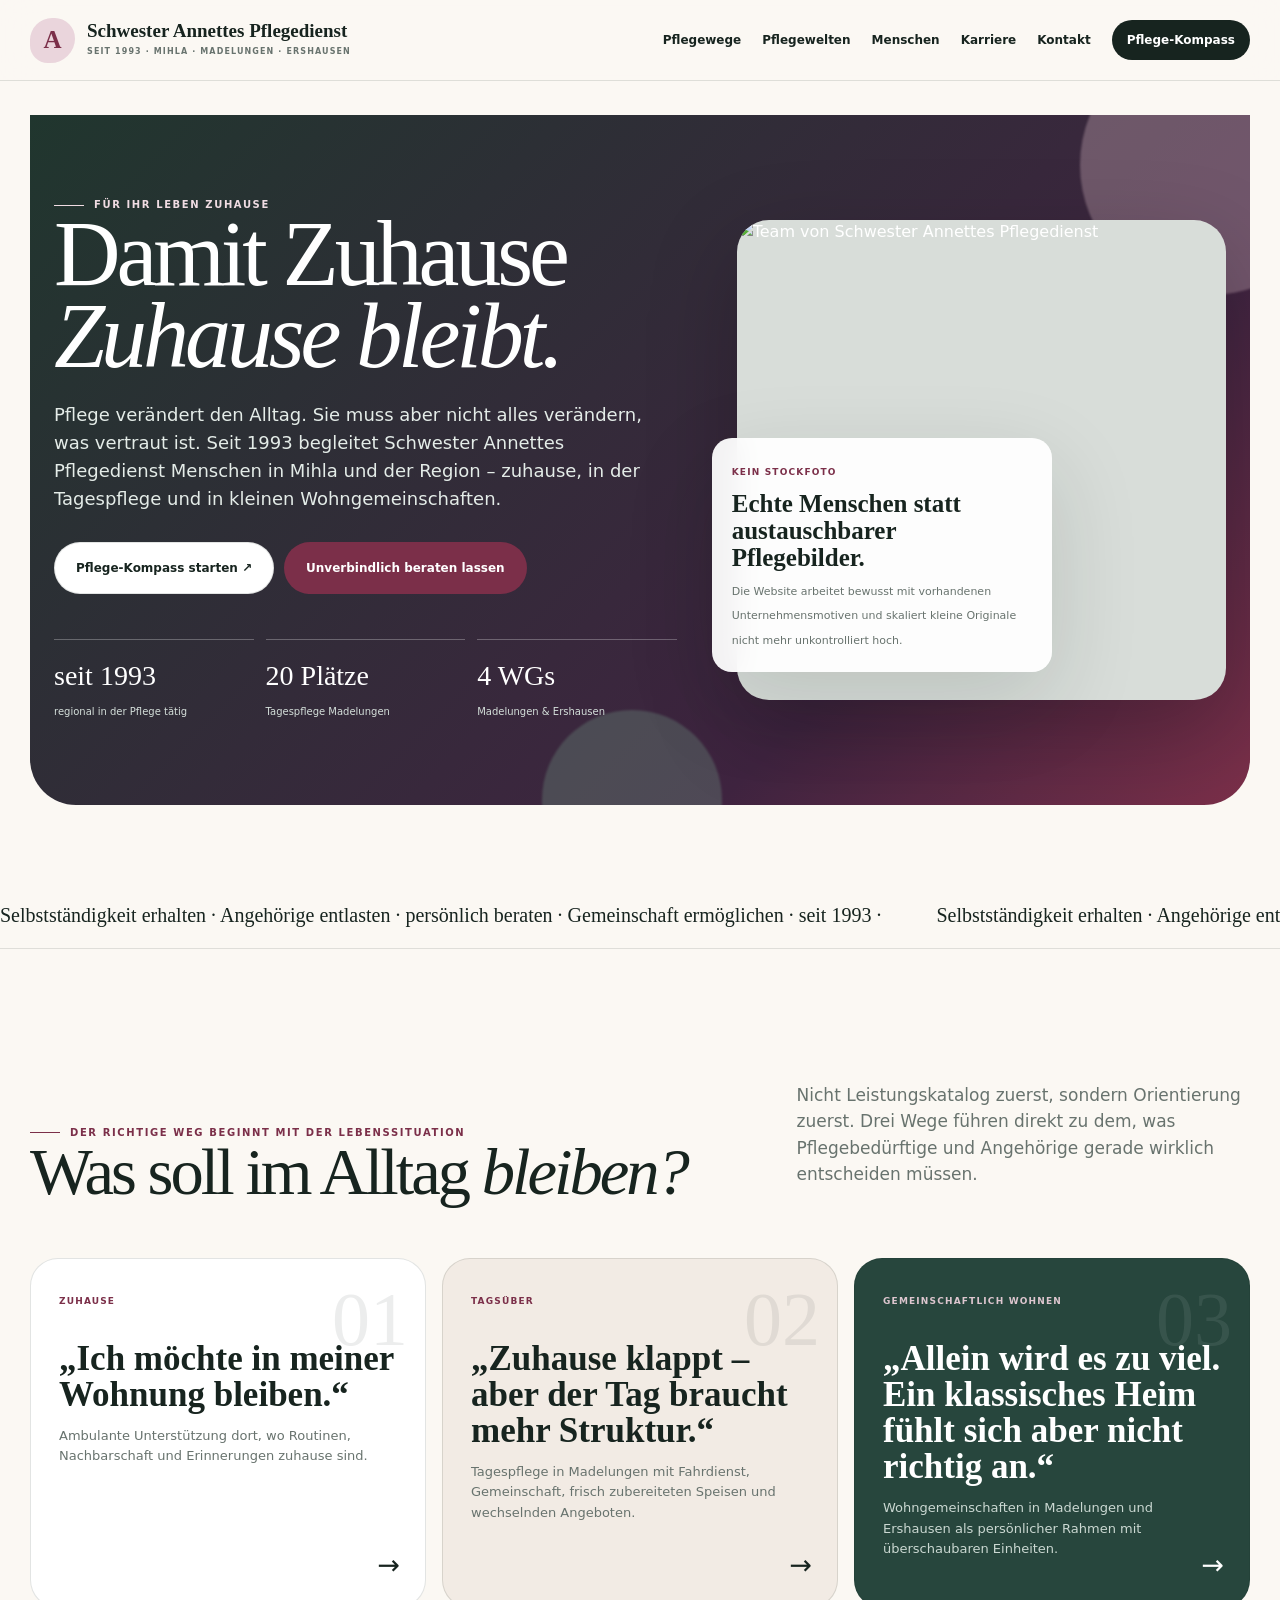
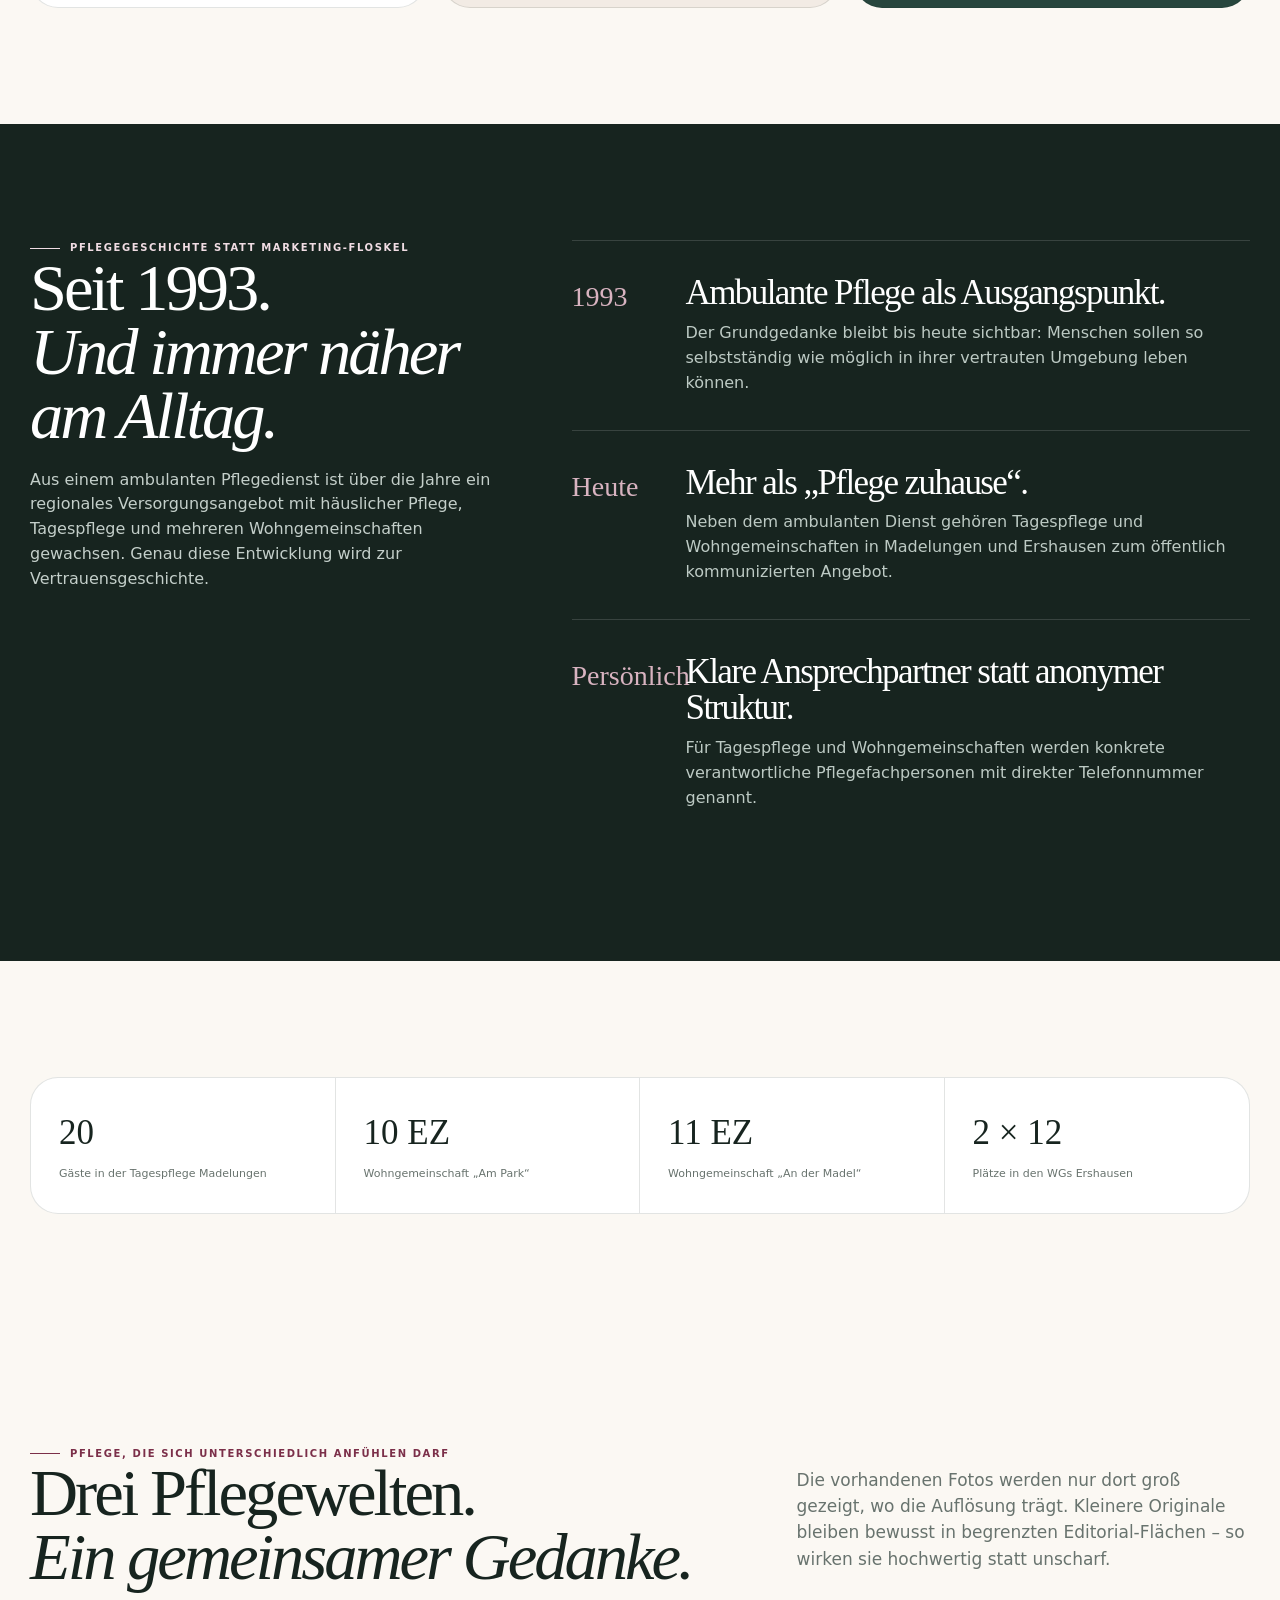
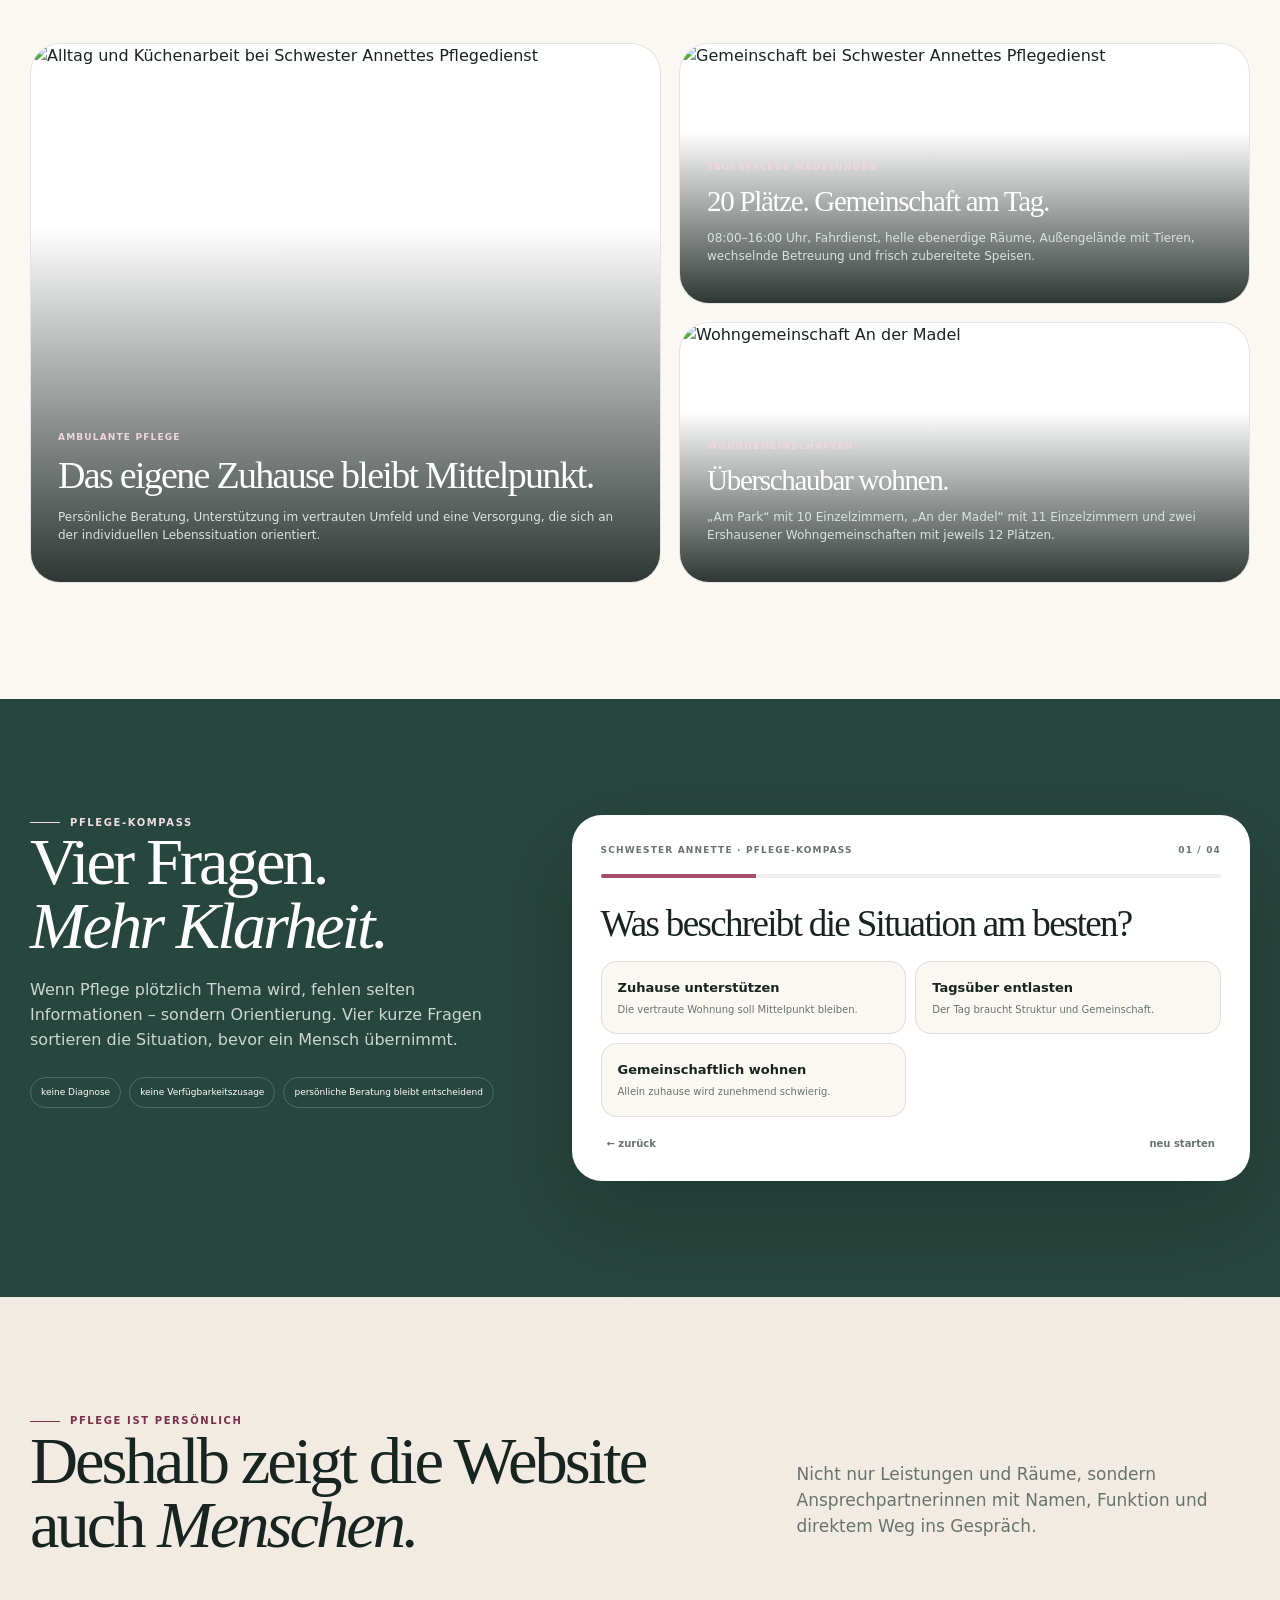
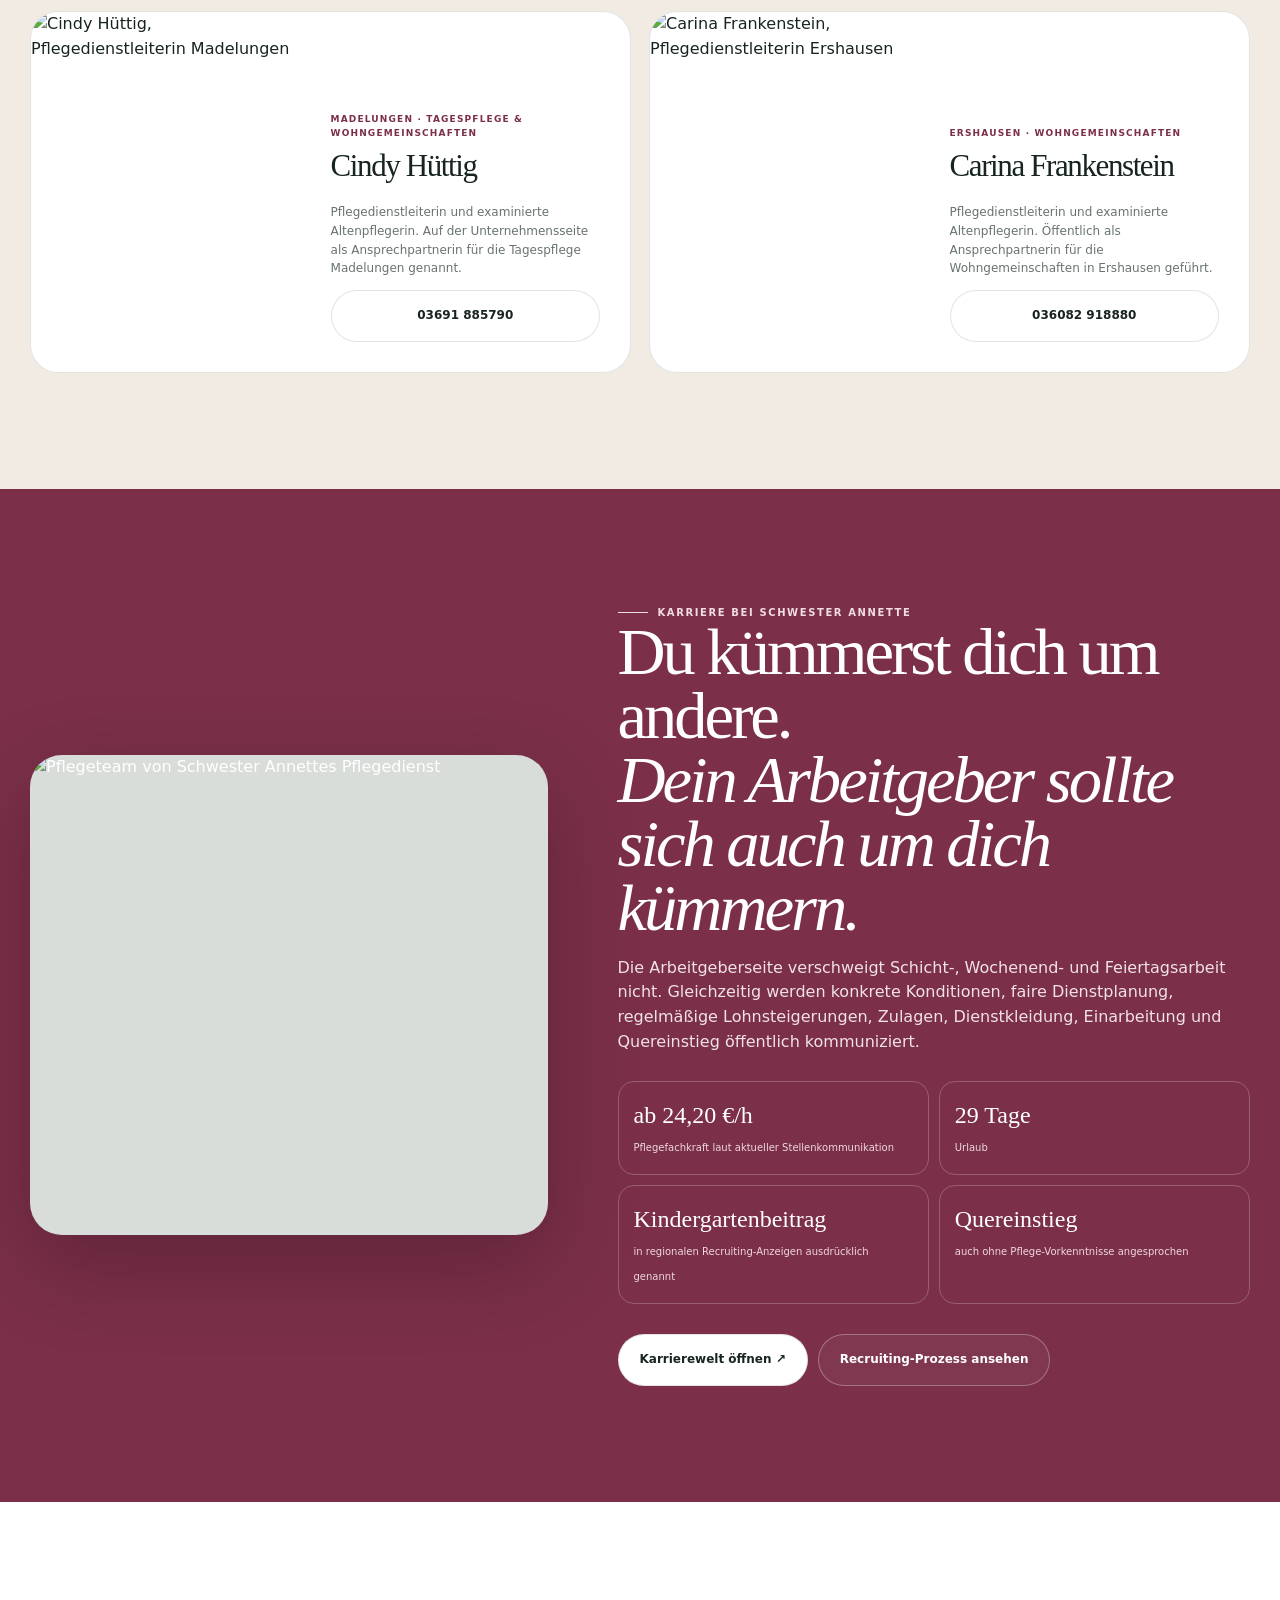
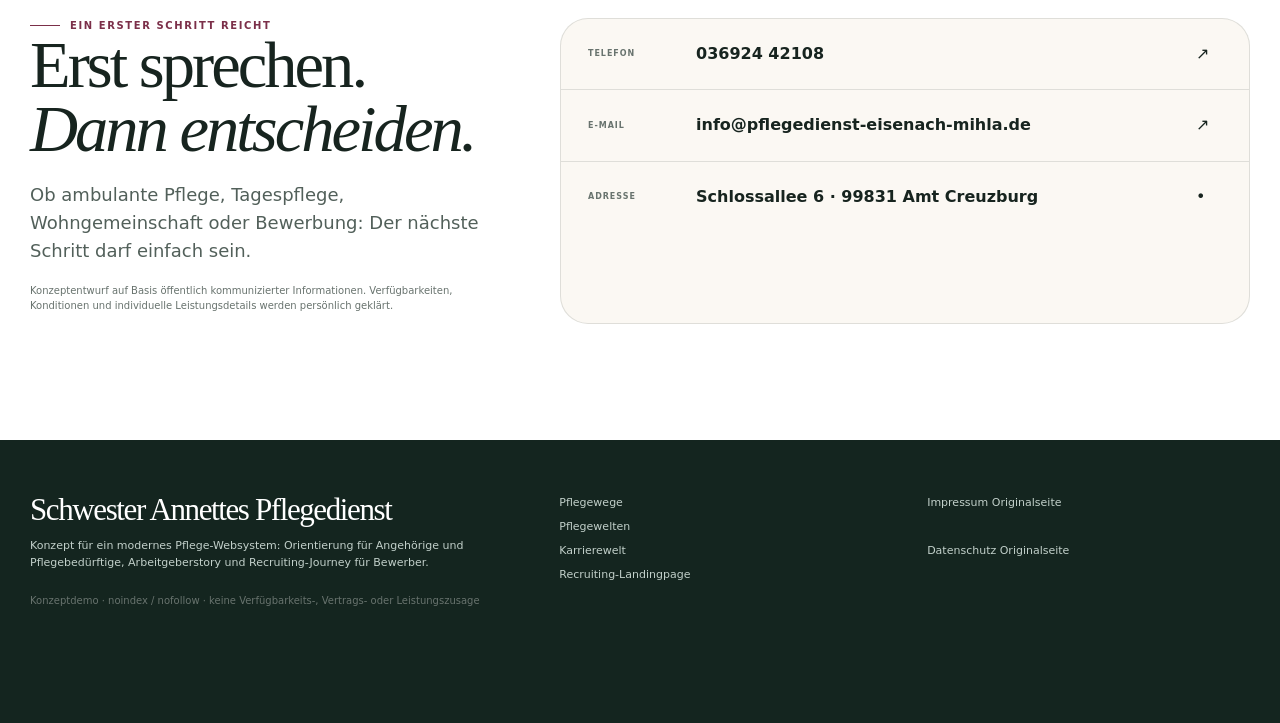
==== commit 6c28197c: "Bring Schwester Annette to Auetal-level dispatch quality" ====
--- a/index.html
+++ b/index.html
@@ -1,34 +1 @@
-<!doctype html>
-<html lang="de">
-<head>
-<meta charset="utf-8">
-<meta name="viewport" content="width=device-width,initial-scale=1,viewport-fit=cover">
-<meta name="theme-color" content="#4a1f2e">
-<meta name="robots" content="noindex,nofollow">
-<title>Schwester Annettes Pflegedienst · Für Ihr Leben Zuhause</title>
-<meta name="description" content="Premium-Konzept für Schwester Annettes Pflegedienst: ambulante Pflege, Tagespflege, Wohngemeinschaften und Karriere – seit 1993.">
-<style>
-:root{--ink:#1b2723;--muted:#66716c;--paper:#fbf8f3;--paper2:#f3ece4;--white:#fff;--berry:#7b2f49;--berry2:#a64c69;--berry3:#ead5dc;--forest:#27463d;--sage:#dce7df;--sand:#e8dccd;--line:rgba(27,39,35,.12);--serif:Georgia,"Times New Roman",serif;--sans:Inter,ui-sans-serif,system-ui,-apple-system,BlinkMacSystemFont,"Segoe UI",sans-serif;--shadow:0 30px 90px rgba(31,36,32,.14);--r:30px}
-*{box-sizing:border-box}html{scroll-behavior:smooth}body{margin:0;background:var(--paper);color:var(--ink);font-family:var(--sans);line-height:1.5;overflow-x:hidden}img{display:block;max-width:100%}a{color:inherit;text-decoration:none}button{font:inherit;color:inherit}.wrap{width:min(1240px,calc(100% - 48px));margin:auto}.skip{position:fixed;left:16px;top:12px;z-index:999;transform:translateY(-180%);background:#fff;padding:10px 14px;border-radius:10px}.skip:focus{transform:none}.progress{position:fixed;left:0;top:0;height:3px;width:0;background:var(--berry2);z-index:100}.eyebrow{display:flex;align-items:center;gap:10px;text-transform:uppercase;letter-spacing:.17em;font-size:10px;font-weight:900;color:var(--berry)}.eyebrow:before{content:"";width:30px;height:1px;background:currentColor}.eyebrow.light{color:#efd7df}.italic{font-style:italic}h1,h2,h3{font-family:var(--serif);font-weight:500;letter-spacing:-.045em;margin:0}h1{font-size:clamp(64px,7.8vw,118px);line-height:.88}h2{font-size:clamp(48px,5.7vw,86px);line-height:.94}h3{font-size:32px;line-height:1.03}.lead{font-size:18px;color:#53605a;max-width:690px}.btn{display:inline-flex;align-items:center;justify-content:center;gap:10px;min-height:52px;padding:0 21px;border-radius:999px;border:1px solid transparent;font-size:12px;font-weight:900;transition:.25s}.btn:hover{transform:translateY(-2px)}.btn-dark{background:var(--ink);color:#fff}.btn-berry{background:var(--berry);color:#fff}.btn-light{background:#fff;color:var(--ink);border-color:var(--line)}header{position:sticky;top:0;z-index:80;background:rgba(251,248,243,.88);backdrop-filter:blur(18px);border-bottom:1px solid var(--line)}.header-in{height:82px;display:flex;align-items:center;justify-content:space-between;gap:24px}.brand{display:flex;align-items:center;gap:12px}.brand-mark{width:45px;height:45px;border-radius:52% 48% 58% 42%;background:var(--berry3);color:var(--berry);display:grid;place-items:center;font-family:var(--serif);font-size:25px;font-weight:700}.brand-copy strong{font-family:var(--serif);font-size:19px;line-height:1;display:block}.brand-copy small{font-size:8px;text-transform:uppercase;letter-spacing:.15em;color:var(--muted);font-weight:900;display:block;margin-top:6px}.desktop-nav{display:flex;align-items:center;gap:23px;font-size:12px;font-weight:800}.nav-cta{padding:12px 16px;border-radius:999px;background:var(--ink);color:#fff}.menu{display:none;border:0;background:none;font-size:25px}.mobile-menu{display:none;padding:0 24px 18px}.mobile-menu.open{display:grid;gap:9px}.mobile-menu a{padding:11px 0;border-bottom:1px solid var(--line);font-weight:800}.hero{position:relative;padding:34px 0 74px}.hero-shell{position:relative;min-height:720px;border-radius:0 0 48px 48px;overflow:hidden;background:#d7dfd7}.hero-media{position:absolute;inset:0}.hero-media img{width:100%;height:100%;object-fit:cover;object-position:center}.hero-media:after{content:"";position:absolute;inset:0;background:linear-gradient(90deg,rgba(17,29,25,.84) 0%,rgba(17,29,25,.66) 39%,rgba(17,29,25,.19) 67%,rgba(17,29,25,.08) 100%),linear-gradient(180deg,rgba(0,0,0,.06),rgba(0,0,0,.2))}.hero-content{position:relative;z-index:2;color:#fff;display:flex;align-items:flex-end;min-height:720px;padding:70px 0}.hero-copy{max-width:800px}.hero h1{max-width:790px}.hero .lead{color:#eef3ef;max-width:670px;margin-top:26px}.hero-actions{display:flex;gap:10px;flex-wrap:wrap;margin-top:30px}.hero .btn-light{background:rgba(255,255,255,.92)}.hero-proof{display:grid;grid-template-columns:repeat(3,minmax(0,1fr));gap:12px;margin-top:46px;max-width:720px}.hero-proof div{padding-top:15px;border-top:1px solid rgba(255,255,255,.34)}.hero-proof strong{font-family:var(--serif);font-size:28px;display:block;font-weight:500}.hero-proof span{font-size:11px;color:#dce5df}.hero-float{position:absolute;right:34px;bottom:30px;z-index:3;width:min(320px,31vw);background:rgba(255,255,255,.93);backdrop-filter:blur(16px);color:var(--ink);padding:24px;border-radius:25px;border:1px solid rgba(255,255,255,.7);box-shadow:var(--shadow)}.hero-float small{font-size:9px;text-transform:uppercase;letter-spacing:.15em;color:var(--berry);font-weight:900}.hero-float p{font-family:var(--serif);font-size:25px;line-height:1.08;margin:8px 0 10px}.hero-float span{font-size:11px;color:var(--muted)}.promise{overflow:hidden;border-bottom:1px solid var(--line);padding:17px 0}.promise-track{display:flex;width:max-content;animation:marquee 34s linear infinite}.promise-track span{white-space:nowrap;font-family:var(--serif);font-size:20px;padding-right:55px}@keyframes marquee{to{transform:translateX(-50%)}}.section{padding:118px 0}.split-head{display:grid;grid-template-columns:1.06fr .7fr;gap:80px;align-items:end;margin-bottom:56px}.split-head>p{font-size:17px;color:var(--muted)}.routes{display:grid;grid-template-columns:repeat(3,1fr);gap:16px}.route{position:relative;min-height:365px;padding:28px;border-radius:28px;border:1px solid var(--line);background:#fff;overflow:hidden;transition:.25s}.route:hover{transform:translateY(-5px);box-shadow:var(--shadow)}.route:nth-child(2){background:var(--paper2)}.route:nth-child(3){background:var(--forest);color:#fff}.route small{font-size:9px;text-transform:uppercase;letter-spacing:.14em;font-weight:900;color:var(--berry)}.route:nth-child(3) small{color:#d4c0c7}.route strong{font-family:var(--serif);font-size:36px;line-height:1.02;display:block;margin:30px 0 12px;max-width:340px}.route p{font-size:13px;color:var(--muted);max-width:310px}.route:nth-child(3) p{color:#c8d6d0}.route i{position:absolute;right:26px;bottom:24px;font-style:normal;font-size:28px}.route .ghost{position:absolute;right:18px;top:2px;font-family:var(--serif);font-size:78px;opacity:.08}.turning{background:var(--ink);color:#fff;overflow:hidden}.turn-grid{display:grid;grid-template-columns:.78fr 1.22fr;gap:76px}.turn-copy{position:sticky;top:135px;align-self:start}.turn-copy p{color:#c7d1cd;margin-top:20px;max-width:470px}.turn-steps{display:grid;gap:0}.turn-step{display:grid;grid-template-columns:90px 1fr;gap:24px;padding:36px 0;border-top:1px solid rgba(255,255,255,.14)}.turn-step b{font-family:var(--serif);font-size:28px;color:#d9b8c3;font-weight:500}.turn-step h3{font-size:36px;margin-bottom:10px}.turn-step p{color:#becac5;max-width:670px}.turn-step .micro{margin-top:14px;font-size:10px;text-transform:uppercase;letter-spacing:.12em;color:#85958f;font-weight:900}.gallery{display:grid;grid-template-columns:1.1fr .9fr;gap:18px}.feature{position:relative;border-radius:30px;overflow:hidden;min-height:560px;background:#ddd}.feature img{position:absolute;inset:0;width:100%;height:100%;object-fit:cover}.feature:after{content:"";position:absolute;inset:0;background:linear-gradient(180deg,transparent 38%,rgba(15,23,20,.82))}.feature-copy{position:absolute;left:28px;right:28px;bottom:27px;z-index:2;color:#fff}.feature-copy small{font-size:9px;text-transform:uppercase;letter-spacing:.14em;font-weight:900;color:#ead5dc}.feature-copy h3{font-size:40px;margin:8px 0 9px}.feature-copy p{font-size:13px;color:#dde5e1;max-width:520px}.feature-stack{display:grid;grid-template-rows:1fr 1fr;gap:18px}.feature.small{min-height:271px}.feature.small .feature-copy h3{font-size:30px}.compass{background:var(--forest);color:#fff}.compass-grid{display:grid;grid-template-columns:.8fr 1.2fr;gap:75px;align-items:start}.compass-copy{position:sticky;top:135px}.compass-copy p{color:#cdd8d3;margin-top:20px;max-width:500px}.trust{display:flex;gap:8px;flex-wrap:wrap;margin-top:24px}.trust span{font-size:9px;border:1px solid rgba(255,255,255,.18);padding:8px 10px;border-radius:999px;color:#dce6e1}.flow{background:#fff;color:var(--ink);border-radius:30px;padding:30px;box-shadow:0 35px 90px rgba(0,0,0,.2)}.flow-top{display:flex;justify-content:space-between;font-size:9px;text-transform:uppercase;letter-spacing:.13em;font-weight:900;color:var(--muted)}.flow-bar{height:4px;background:#edf0ed;margin:17px 0 27px;border-radius:20px;overflow:hidden}.flow-bar i{height:100%;display:block;background:var(--berry2);width:25%;transition:.25s}.flow h3{font-size:38px;margin-bottom:18px}.options{display:grid;grid-template-columns:1fr 1fr;gap:9px}.option{border:1px solid var(--line);background:var(--paper);padding:17px;border-radius:16px;text-align:left;cursor:pointer;transition:.2s}.option:hover{border-color:var(--berry2);transform:translateY(-2px)}.option strong{display:block;font-size:13px}.option span{font-size:10px;color:var(--muted);display:block;margin-top:4px}.flow-nav{display:flex;justify-content:space-between;margin-top:18px}.flow-nav button{border:0;background:none;font-size:10px;color:var(--muted);font-weight:900;cursor:pointer}.result{padding:22px;border-radius:18px;background:var(--berry3)}.result strong{display:block;font-family:var(--serif);font-size:29px}.result p{margin-top:8px;color:#5f6662;font-size:13px}.people{background:var(--paper2)}.people-grid{display:grid;grid-template-columns:1.15fr .85fr;gap:18px}.person{position:relative;border-radius:30px;overflow:hidden;background:#fff;min-height:570px;border:1px solid var(--line)}.person img{width:100%;height:100%;object-fit:cover;position:absolute;inset:0}.person:after{content:"";position:absolute;inset:0;background:linear-gradient(180deg,transparent 46%,rgba(22,29,26,.86))}.person-card{position:absolute;left:28px;right:28px;bottom:26px;z-index:2;color:#fff}.person-card small{font-size:9px;text-transform:uppercase;letter-spacing:.13em;font-weight:900;color:#ead5dc}.person-card h3{font-size:38px;margin:7px 0}.person-card p{font-size:12px;color:#dce3df;max-width:460px}.career{background:var(--berry);color:#fff}.career-grid{display:grid;grid-template-columns:1fr 1fr;gap:70px;align-items:center}.career-media{position:relative;min-height:590px;border-radius:34px;overflow:hidden;background:#6c263c}.career-media img{position:absolute;inset:0;width:100%;height:100%;object-fit:cover}.career-media:after{content:"";position:absolute;inset:0;background:linear-gradient(180deg,transparent 45%,rgba(78,23,41,.5))}.career-stamp{position:absolute;left:24px;bottom:24px;z-index:2;background:#fff;color:var(--ink);padding:20px;border-radius:20px;max-width:290px}.career-stamp strong{font-family:var(--serif);font-size:26px;display:block}.career-stamp span{font-size:11px;color:var(--muted)}.career-copy>p{color:#f2e5e9;margin-top:20px;max-width:640px}.benefits{display:grid;grid-template-columns:repeat(2,1fr);gap:10px;margin:28px 0}.benefit{border:1px solid rgba(255,255,255,.22);padding:15px;border-radius:16px}.benefit strong{display:block;font-family:var(--serif);font-size:24px}.benefit span{font-size:10px;color:#f0d8e0}.contact{background:#fff}.contact-grid{display:grid;grid-template-columns:.78fr 1.22fr;gap:76px;align-items:start}.contact-panel{border:1px solid var(--line);border-radius:28px;overflow:hidden;background:var(--paper)}.contact-item{display:grid;grid-template-columns:95px 1fr 28px;gap:18px;align-items:center;padding:24px 28px;border-bottom:1px solid var(--line)}.contact-item:last-child{border-bottom:0}.contact-item small{text-transform:uppercase;letter-spacing:.12em;font-size:8px;font-weight:900;color:var(--muted)}.contact-item strong{font-size:17px}.contact-item span{font-size:20px}.contact-note{margin-top:18px;font-size:11px;color:var(--muted)}footer{background:#14251f;color:#fff;padding:55px 0 110px}.footer-grid{display:grid;grid-template-columns:1.1fr .8fr .8fr;gap:50px}.footer-grid p,.footer-grid a{font-size:12px;color:#c4d1cc}.footer-links{display:grid;gap:7px}.footer-fine{border-top:1px solid rgba(255,255,255,.12);margin-top:36px;padding-top:18px;font-size:10px;color:#8fa59c}.mobile-action{display:none}.reveal{opacity:0;transform:translateY(26px);transition:opacity .72s ease,transform .72s ease}.reveal.visible{opacity:1;transform:none}@media(max-width:1000px){.desktop-nav{display:none}.menu{display:block}.hero-shell,.hero-content{min-height:700px}.hero-media:after{background:linear-gradient(90deg,rgba(17,29,25,.82),rgba(17,29,25,.42))}.hero-float{display:none}.split-head,.turn-grid,.compass-grid,.people-grid,.career-grid,.contact-grid{grid-template-columns:1fr}.turn-copy,.compass-copy{position:static}.routes{grid-template-columns:1fr}.gallery{grid-template-columns:1fr}.feature-stack{grid-template-columns:1fr 1fr;grid-template-rows:auto}.feature.small{min-height:340px}.people-grid{grid-template-columns:1fr 1fr}.person{min-height:500px}.career-media{min-height:460px}.footer-grid{grid-template-columns:1fr 1fr}}@media(max-width:680px){.wrap{width:min(100% - 28px,1240px)}.header-in{height:72px}.brand-copy strong{font-size:16px}.brand-copy small{font-size:7px}.hero{padding-top:14px}.hero-shell{border-radius:0 0 30px 30px;min-height:700px}.hero-content{min-height:700px;padding:48px 0}.hero h1{font-size:58px}.hero .lead{font-size:16px}.hero-proof{grid-template-columns:1fr 1fr}.hero-media img{object-position:62% center}.section{padding:78px 0}.split-head{gap:18px;margin-bottom:36px}h2{font-size:50px}.routes{gap:12px}.route{min-height:300px}.turn-step{grid-template-columns:55px 1fr;gap:14px}.turn-step h3{font-size:31px}.gallery{gap:12px}.feature{min-height:430px}.feature-stack{grid-template-columns:1fr}.feature.small{min-height:330px}.options{grid-template-columns:1fr}.flow{padding:22px}.people-grid{grid-template-columns:1fr}.person{min-height:460px}.career-media{min-height:390px}.benefits{grid-template-columns:1fr}.contact-item{grid-template-columns:75px 1fr 20px;padding:20px 18px}.contact-item strong{font-size:14px;overflow-wrap:anywhere}.footer-grid{grid-template-columns:1fr}.mobile-action{display:grid;grid-template-columns:1fr 1fr;position:fixed;left:10px;right:10px;bottom:10px;z-index:90;background:rgba(251,248,243,.95);backdrop-filter:blur(14px);padding:8px;border:1px solid var(--line);border-radius:18px;box-shadow:var(--shadow)}.mobile-action a{text-align:center;padding:13px 8px;border-radius:12px;font-size:11px;font-weight:900}.mobile-action a:first-child{background:var(--ink);color:#fff}.mobile-action a:last-child{background:var(--berry3);color:var(--berry)}}@media(prefers-reduced-motion:reduce){html{scroll-behavior:auto}.promise-track{animation:none}.reveal{opacity:1;transform:none;transition:none}.btn,.route,.option{transition:none}}
-</style>
-</head>
-<body>
-<a class="skip" href="#main">Zum Inhalt springen</a><div class="progress" id="progress"></div>
-<header><div class="wrap header-in"><a class="brand" href="#top"><span class="brand-mark">A</span><span class="brand-copy"><strong>Schwester Annettes Pflegedienst</strong><small>Seit 1993 · Amt Creuzburg · Eisenach</small></span></a><nav class="desktop-nav"><a href="#wege">Pflegewege</a><a href="#welten">Tagespflege & Wohnen</a><a href="#menschen">Menschen</a><a href="karriere.html">Karriere</a><a href="#kontakt">Kontakt</a><a class="nav-cta" href="#kompass">Pflege-Kompass</a></nav><button class="menu" id="menuBtn" aria-expanded="false" aria-controls="mobileMenu">☰</button></div><nav class="mobile-menu" id="mobileMenu"><a href="#wege">Pflegewege</a><a href="#welten">Tagespflege & Wohnen</a><a href="#menschen">Menschen</a><a href="karriere.html">Karriere</a><a href="#kontakt">Kontakt</a><a href="#kompass">Pflege-Kompass</a></nav></header>
-<main id="main">
-<section class="hero" id="top"><div class="wrap"><div class="hero-shell"><div class="hero-media"><img src="https://pflegedienst-eisenach-mihla.de/wp-content/uploads/2021/11/Pflegedienst-Eisenach-Mihla-Slide-1.jpg" alt="Schwester Annettes Pflegedienst – Pflege und Begleitung in vertrauter Umgebung"></div><div class="wrap hero-content"><div class="hero-copy reveal"><div class="eyebrow light">Für Ihr Leben Zuhause</div><h1>Damit Zuhause<br><span class="italic">Zuhause bleibt.</span></h1><p class="lead">Pflege verändert den Alltag. Sie muss aber nicht alles verändern, was vertraut ist. Seit 1993 begleitet Schwester Annettes Pflegedienst Menschen in Mihla, Eisenach und der Region – zuhause, in der Tagespflege und in kleinen Wohngemeinschaften.</p><div class="hero-actions"><a class="btn btn-light" href="#kompass">Pflege-Kompass starten ↗</a><a class="btn btn-berry" href="tel:+493692442108">Unverbindlich beraten lassen</a></div><div class="hero-proof"><div><strong>seit 1993</strong><span>regional verwurzelt</span></div><div><strong>20 Plätze</strong><span>Tagespflege Madelungen</span></div><div><strong>3 Wohnangebote</strong><span>Madelungen & Ershausen</span></div></div></div></div><aside class="hero-float"><small>Der Gedanke dahinter</small><p>Hilfe soll sich an das Leben anpassen – nicht umgekehrt.</p><span>Ambulant. Tagsüber. Oder gemeinschaftlich wohnen.</span></aside></div></div></section>
-<div class="promise"><div class="promise-track"><span>Selbstständigkeit erhalten · Angehörige entlasten · Gemeinschaft ermöglichen · persönliche Beratung ·</span><span>Selbstständigkeit erhalten · Angehörige entlasten · Gemeinschaft ermöglichen · persönliche Beratung ·</span></div></div>
-<section class="section" id="wege"><div class="wrap"><div class="split-head reveal"><div><div class="eyebrow">Der richtige Weg beginnt mit einer einfachen Frage</div><h2>Was soll im Alltag <span class="italic">bleiben?</span></h2></div><p>Nicht Leistungskatalog zuerst, sondern Lebenssituation zuerst. Drei Wege führen direkt zu dem, was Menschen und Angehörige gerade wirklich brauchen.</p></div><div class="routes"><a class="route reveal" href="#kompass"><span class="ghost">01</span><small>Zuhause</small><strong>„Ich möchte in meiner Wohnung bleiben.“</strong><p>Ambulante Unterstützung dort, wo Routinen, Nachbarschaft und Erinnerungen zuhause sind.</p><i>→</i></a><a class="route reveal" href="#welten"><span class="ghost">02</span><small>Tagsüber</small><strong>„Zuhause klappt – aber der Tag braucht mehr Struktur.“</strong><p>Tagespflege mit Fahrdienst, Gemeinschaft, frischem Essen und täglich wechselnden Angeboten.</p><i>→</i></a><a class="route reveal" href="#wohnen"><span class="ghost">03</span><small>Gemeinschaftlich wohnen</small><strong>„Allein wird es zu viel. Ein Heim fühlt sich aber nicht richtig an.“</strong><p>Kleine Wohngemeinschaften als persönlicherer Rahmen zwischen Zuhause und klassischer Einrichtung.</p><i>→</i></a></div></div></section>
-<section class="section turning"><div class="wrap turn-grid"><div class="turn-copy reveal"><div class="eyebrow light">Wenn Pflege plötzlich Thema wird</div><h2>Ein Pflegefall verändert nicht nur Termine.</h2><p>Er verändert Rollen, Gewohnheiten und Entscheidungen. Genau deshalb braucht eine gute Website nicht mehr Text – sondern bessere Orientierung.</p></div><div class="turn-steps"><article class="turn-step reveal"><b>01</b><div><h3>Verstehen, was gerade passiert.</h3><p>Geht es um punktuelle Unterstützung, tägliche Entlastung oder eine neue Wohnsituation? Erst die Situation sortieren, dann Angebote vergleichen.</p><div class="micro">Orientierung vor Leistungsliste</div></div></article><article class="turn-step reveal"><b>02</b><div><h3>Die passende Form von Hilfe finden.</h3><p>Ambulante Pflege, Tagespflege und Wohngemeinschaften lösen unterschiedliche Probleme. Die Website macht diese Unterschiede sichtbar – ohne Fachsprache.</p><div class="micro">klar · menschlich · nachvollziehbar</div></div></article><article class="turn-step reveal"><b>03</b><div><h3>Mit einem Menschen sprechen.</h3><p>Der nächste Schritt bleibt persönlich: anrufen, Fragen stellen, gemeinsam einordnen. Kein anonymer Funnel ersetzt die Beratung.</p><div class="micro">036924 42108 · kostenfrei & unverbindlich</div></div></article></div></div></section>
-<section class="section" id="welten"><div class="wrap"><div class="split-head reveal"><div><div class="eyebrow">Pflege, die sich unterschiedlich anfühlen darf</div><h2>Drei Welten.<br><span class="italic">Ein gemeinsamer Gedanke.</span></h2></div><p>So sehen Leistungen nicht nach austauschbaren Kacheln aus, sondern nach echten Lebenssituationen.</p></div><div class="gallery"><article class="feature reveal"><img src="https://pflegedienst-eisenach-mihla.de/wp-content/uploads/2021/11/kuechenarbeit-pflegedienst-eisenach-mihla.jpeg" alt="Gemeinsame Küchenarbeit und Alltag bei Schwester Annettes Pflegedienst"><div class="feature-copy"><small>Ambulante Pflege</small><h3>Das eigene Zuhause bleibt Mittelpunkt.</h3><p>Persönliche Beratung, Unterstützung im vertrauten Umfeld und ein Pflegeprogramm, das sich an der individuellen Situation orientiert.</p></div></article><div class="feature-stack"><article class="feature small reveal"><img src="https://pflegedienst-eisenach-mihla.de/wp-content/uploads/2021/11/gemeinsam-statt-einsam-01.jpg" alt="Gemeinschaft in einer Wohngemeinschaft von Schwester Annettes Pflegedienst"><div class="feature-copy"><small>Tagespflege Madelungen</small><h3>20 Plätze. Gemeinschaft am Tag.</h3><p>Fahrdienst, helle ebenerdige Räume, täglich wechselnde Angebote und frisch zubereitete Speisen.</p></div></article><article class="feature small reveal" id="wohnen"><img src="https://pflegedienst-eisenach-mihla.de/wp-content/uploads/2021/11/an-der-madel-01.jpg" alt="Wohngemeinschaft An der Madel"><div class="feature-copy"><small>Wohngemeinschaften</small><h3>Gemeinsam statt einsam.</h3><p>Kleine Einheiten, Einzelzimmer mit Bad und große Außenbereiche in Madelungen und Ershausen.</p></div></article></div></div></div></section>
-<section class="section compass" id="kompass"><div class="wrap compass-grid"><div class="compass-copy reveal"><div class="eyebrow light">Pflege-Kompass</div><h2>Vier Fragen.<br><span class="italic">Mehr Klarheit.</span></h2><p>Ein kurzer digitaler Einstieg hilft, die Situation zu sortieren. Keine medizinische Einschätzung, keine Verfügbarkeitszusage – nur eine bessere Ausgangslage für das persönliche Gespräch.</p><div class="trust"><span>keine Diagnose</span><span>keine Verfügbarkeitszusage</span><span>persönliche Beratung bleibt entscheidend</span></div></div><div class="flow reveal"><div class="flow-top"><span>Schwester Annette · Pflege-Kompass</span><strong id="count">01 / 04</strong></div><div class="flow-bar"><i id="bar"></i></div><div id="stage"></div><div class="flow-nav"><button id="back">← zurück</button><button id="restart">neu starten</button></div></div></div></section>
-<section class="section people" id="menschen"><div class="wrap"><div class="split-head reveal"><div><div class="eyebrow">Pflege ist persönlich</div><h2>Deshalb zeigt die Website auch <span class="italic">Menschen.</span></h2></div><p>Nicht nur Leistungen und Räume, sondern Ansprechpartnerinnen mit Namen, Gesicht und direktem Weg ins Gespräch.</p></div><div class="people-grid"><article class="person reveal"><img src="https://pflegedienst-eisenach-mihla.de/wp-content/uploads/2021/11/cindy-huettig-pflegedienstleiterin-madelungen.jpg" alt="Cindy Hüttig, Pflegedienstleiterin Madelungen"><div class="person-card"><small>Madelungen · Tagespflege & WGs</small><h3>Cindy Hüttig</h3><p>Pflegedienstleiterin und examinierte Altenpflegerin. Ansprechpartnerin für „An der Madel“ und „Am Park“.</p></div></article><article class="person reveal"><img src="https://pflegedienst-eisenach-mihla.de/wp-content/uploads/2021/11/carina-frankenstein-pflegedienstleiterin-langenfeld-unterm-stein.jpg" alt="Carina Frankenstein, Pflegedienstleiterin Ershausen"><div class="person-card"><small>Ershausen</small><h3>Carina Frankenstein</h3><p>Pflegedienstleiterin und examinierte Altenpflegerin. Ansprechpartnerin für die Wohngemeinschaften in Ershausen.</p></div></article></div></div></section>
-<section class="section career" id="karriere"><div class="wrap career-grid"><div class="career-media reveal"><img src="https://pflegedienst-eisenach-mihla.de/wp-content/uploads/2024/11/team-pflegedienst.jpg" alt="Team von Schwester Annettes Pflegedienst"><div class="career-stamp"><strong>Pflege ist Teamarbeit.</strong><span>Die Arbeitgeberseite zeigt deshalb nicht nur Stellen, sondern wie Arbeit hier tatsächlich organisiert wird.</span></div></div><div class="career-copy reveal"><div class="eyebrow light">Karriere bei Schwester Annette</div><h2>Du kümmerst dich um andere.<br><span class="italic">Dein Arbeitgeber sollte sich auch um dich kümmern.</span></h2><p>Die aktuellen Stelleninformationen werden nicht weichgespült: Schichtarbeit gehört dazu. Wochenenden auch. Gleichzeitig kommuniziert Schwester Annette konkrete Bezahlung, 29 Urlaubstage, faire Dienstpläne, direkte Ansprechpartner und Quereinstieg.</p><div class="benefits"><div class="benefit"><strong>ab 24,20 €/h</strong><span>Pflegefachkraft laut aktueller Jobseite</span></div><div class="benefit"><strong>29 Tage</strong><span>Urlaub</span></div><div class="benefit"><strong>fair verteilt</strong><span>Schichten und Dienstpläne</span></div><div class="benefit"><strong>Quereinstieg</strong><span>auch ohne Pflege-Vorkenntnisse angesprochen</span></div></div><a class="btn btn-light" href="karriere.html">Karrierewelt öffnen ↗</a></div></div></section>
-<section class="section contact" id="kontakt"><div class="wrap contact-grid"><div class="reveal"><div class="eyebrow">Ein erster Schritt reicht</div><h2>Erst sprechen.<br><span class="italic">Dann entscheiden.</span></h2><p class="lead" style="margin-top:20px">Ob ambulante Pflege, Tagespflege, Wohngemeinschaft oder Bewerbung: Der nächste Schritt darf einfach sein.</p><p class="contact-note">Konzeptentwurf auf Basis öffentlich kommunizierter Informationen. Verfügbarkeiten und individuelle Leistungsdetails werden persönlich geklärt.</p></div><div class="contact-panel reveal"><a class="contact-item" href="tel:+493692442108"><small>Telefon</small><strong>036924 42108</strong><span>↗</span></a><a class="contact-item" href="mailto:info@pflegedienst-eisenach-mihla.de"><small>E-Mail</small><strong>info@pflegedienst-eisenach-mihla.de</strong><span>↗</span></a><div class="contact-item"><small>Adresse</small><strong>Schlossallee 6 · 99831 Amt Creuzburg</strong><span>•</span></div></div></div></section>
-</main>
-<footer><div class="wrap"><div class="footer-grid"><div><h3>Schwester Annettes Pflegedienst</h3><p>Konzept für ein modernes Pflege-Websystem: Orientierung für Angehörige und Pflegebedürftige, Arbeitgeberstory für Bewerber.</p></div><div class="footer-links"><a href="#wege">Pflegewege</a><a href="#welten">Tagespflege & Wohnen</a><a href="karriere.html">Karriere</a></div><div class="footer-links"><a href="https://pflegedienst-eisenach-mihla.de/impressum/">Impressum Originalseite</a><a href="https://pflegedienst-eisenach-mihla.de/datenschutz/">Datenschutz Originalseite</a></div></div><div class="footer-fine">Konzeptdemo · noindex / nofollow · keine Verfügbarkeits- oder Leistungszusage</div></div></footer>
-<div class="mobile-action"><a href="tel:+493692442108">Anrufen</a><a href="karriere.html">Karriere</a></div>
-<script>
-const menu=document.getElementById('menuBtn'),mobile=document.getElementById('mobileMenu');menu.addEventListener('click',()=>{const open=mobile.classList.toggle('open');menu.setAttribute('aria-expanded',open)});window.addEventListener('scroll',()=>{const max=document.documentElement.scrollHeight-innerHeight;document.getElementById('progress').style.width=(max>0?scrollY/max*100:0)+'%'});const io=new IntersectionObserver(es=>es.forEach(e=>{if(e.isIntersecting)e.target.classList.add('visible')}),{threshold:.12});document.querySelectorAll('.reveal').forEach(e=>io.observe(e));const qs=[{q:'Was soll möglichst erhalten bleiben?',o:[['Zuhause','Die vertraute Wohnung soll Lebensmittelpunkt bleiben.'],['Tagesstruktur','Zuhause funktioniert, aber tagsüber fehlt Unterstützung.'],['Gemeinschaft','Allein zuhause wird zunehmend schwierig.'],['Intensive Betreuung','Es braucht dauerhaft viel Unterstützung.']]},{q:'Wann wird Unterstützung am meisten gebraucht?',o:[['Punktuell','Bestimmte Pflege- oder Alltagssituationen.'],['Tagsüber','Vor allem während des Tages.'],['Regelmäßig','Mehrere Stunden im Alltag.'],['Rund um die Uhr','Ein enges Betreuungssetting ist wichtig.']]},{q:'Was ist Angehörigen besonders wichtig?',o:[['Vertrautheit','Möglichst wenig Veränderung.'],['Entlastung','Planbare Unterstützung im Alltag.'],['Gemeinschaft','Nicht allein sein und Alltag teilen.'],['Sicherheit','Eine engere Betreuungssituation.']]},{q:'Wie möchten Sie starten?',o:[['Telefonisch','Persönlich einordnen lassen.'],['Tagespflege','Den Tagesablauf kennenlernen.'],['WG','Wohnform und Rahmen besprechen.'],['Noch unsicher','Erst gemeinsam sortieren.']]}];let st={step:0,a:[]};function render(){const stage=document.getElementById('stage'),i=Math.min(st.step,3);document.getElementById('count').textContent=String(i+1).padStart(2,'0')+' / 04';document.getElementById('bar').style.width=((i+1)/4*100)+'%';if(st.step<4){const q=qs[st.step];stage.innerHTML='<h3>'+q.q+'</h3><div class="options">'+q.o.map((x,j)=>'<button class="option" data-i="'+j+'"><strong>'+x[0]+'</strong><span>'+x[1]+'</span></button>').join('')+'</div>';stage.querySelectorAll('.option').forEach(b=>b.onclick=()=>{st.a[st.step]=q.o[+b.dataset.i][0];st.step++;render()})}else{let t='Persönliche Beratung ist der beste nächste Schritt.',p='Im Gespräch lässt sich klären, welche Form der Unterstützung wirklich zur Situation passt.';if(st.a.includes('Zuhause')){t='Ambulante Pflege ist der naheliegende Gesprächseinstieg.';p='Der Wunsch, zuhause zu bleiben, steht klar im Mittelpunkt.'}else if(st.a.includes('Tagesstruktur')){t='Die Tagespflege sollten Sie näher ansehen.';p='Sie verbindet Struktur und Gemeinschaft am Tag mit dem eigenen Zuhause.'}else if(st.a.includes('Intensive Betreuung')||st.a.includes('Rund um die Uhr')){t='Die Wohngemeinschaften in Ershausen sind ein sinnvoller Gesprächseinstieg.';p='Dort werden zwei WGs mit je 12 Plätzen und 24-Stunden-Betreuung beschrieben.'}else if(st.a.includes('Gemeinschaft')){t='Die Wohngemeinschaften passen zu Ihrer Suchrichtung.';p='Kleine Einheiten, Einzelzimmer und gemeinschaftlicher Alltag stehen im Vordergrund.'}stage.innerHTML='<div class="result"><strong>'+t+'</strong><p>'+p+'</p><div style="margin-top:16px"><a class="btn btn-dark" href="tel:+493692442108">Beratung anrufen</a></div></div>'}}document.getElementById('back').onclick=()=>{if(st.step>0){st.step--;render()}};document.getElementById('restart').onclick=()=>{st={step:0,a:[]};render()};render();
-</script>
-</body></html>+<!doctype html><html lang="de"><head><meta charset="utf-8"><meta name="viewport" content="width=device-width,initial-scale=1,viewport-fit=cover"><meta name="theme-color" content="#27463d"><meta name="robots" content="noindex,nofollow"><title>Schwester Annettes Pflegedienst · Für Ihr Leben Zuhause</title><meta name="description" content="Premium-Konzept für Schwester Annettes Pflegedienst: ambulante Pflege, Tagespflege, Wohngemeinschaften und Karriere – seit 1993."><meta property="og:title" content="Schwester Annettes Pflegedienst · Für Ihr Leben Zuhause"><meta property="og:description" content="Ein modernes Pflege-Websystem für Angehörige, Pflegebedürftige und Bewerber."><link rel="stylesheet" href="assets/site.css"></head><body><a class="skip" href="#main">Zum Inhalt springen</a><div class="progress" id="progress"></div><header><div class="wrap header-in"><a class="brand" href="#top" aria-label="Schwester Annettes Pflegedienst Startseite"><span class="brand-mark">A</span><span class="brand-copy"><strong>Schwester Annettes Pflegedienst</strong><small>Seit 1993 · Mihla · Madelungen · Ershausen</small></span></a><nav class="desktop-nav" aria-label="Hauptnavigation"><a href="#wege">Pflegewege</a><a href="#welten">Pflegewelten</a><a href="#menschen">Menschen</a><a href="karriere.html">Karriere</a><a href="#kontakt">Kontakt</a><a class="nav-cta" href="#kompass">Pflege-Kompass</a></nav><button class="menu-btn" id="menuBtn" type="button" aria-label="Menü öffnen" aria-expanded="false" aria-controls="mobileMenu">☰</button></div><nav class="mobile-menu" id="mobileMenu"><a href="#wege">Pflegewege</a><a href="#welten">Pflegewelten</a><a href="#menschen">Menschen</a><a href="karriere.html">Karriere</a><a href="#kontakt">Kontakt</a><a href="#kompass">Pflege-Kompass</a></nav></header><main id="main"><section class="hero" id="top"><div class="wrap"><div class="hero-panel"><span class="orb one"></span><span class="orb two"></span><div class="wrap hero-grid"><div class="hero-copy reveal"><div class="eyebrow light">Für Ihr Leben Zuhause</div><h1>Damit Zuhause<br><span class="italic">Zuhause bleibt.</span></h1><p class="lead">Pflege verändert den Alltag. Sie muss aber nicht alles verändern, was vertraut ist. Seit 1993 begleitet Schwester Annettes Pflegedienst Menschen in Mihla und der Region – zuhause, in der Tagespflege und in kleinen Wohngemeinschaften.</p><div class="hero-actions"><a class="btn btn-light" href="#kompass">Pflege-Kompass starten ↗</a><a class="btn btn-berry" href="tel:+493692442108">Unverbindlich beraten lassen</a></div><div class="hero-proof"><div><strong>seit 1993</strong><span>regional in der Pflege tätig</span></div><div><strong>20 Plätze</strong><span>Tagespflege Madelungen</span></div><div><strong>4 WGs</strong><span>Madelungen & Ershausen</span></div></div></div><div class="hero-visual reveal"><div class="photo-safe hero-photo"><img src="https://pflegedienst-eisenach-mihla.de/wp-content/uploads/2024/11/team-pflegedienst.jpg" alt="Team von Schwester Annettes Pflegedienst" fetchpriority="high"></div><aside class="hero-note"><small>Kein Stockfoto</small><strong>Echte Menschen statt austauschbarer Pflegebilder.</strong><span>Die Website arbeitet bewusst mit vorhandenen Unternehmensmotiven und skaliert kleine Originale nicht mehr unkontrolliert hoch.</span></aside></div></div></div></div></section><div class="promise" aria-label="Wofür Schwester Annettes Pflegedienst steht"><div class="promise-track" aria-hidden="true"><span>Selbstständigkeit erhalten · Angehörige entlasten · persönlich beraten · Gemeinschaft ermöglichen · seit 1993 ·</span><span>Selbstständigkeit erhalten · Angehörige entlasten · persönlich beraten · Gemeinschaft ermöglichen · seit 1993 ·</span></div></div><section class="section" id="wege"><div class="wrap"><div class="split-head reveal"><div><div class="eyebrow">Der richtige Weg beginnt mit der Lebenssituation</div><h2>Was soll im Alltag <span class="italic">bleiben?</span></h2></div><p>Nicht Leistungskatalog zuerst, sondern Orientierung zuerst. Drei Wege führen direkt zu dem, was Pflegebedürftige und Angehörige gerade wirklich entscheiden müssen.</p></div><div class="route-grid"><a class="route-card reveal" href="#kompass"><span class="route-index">01</span><small>Zuhause</small><strong>„Ich möchte in meiner Wohnung bleiben.“</strong><p>Ambulante Unterstützung dort, wo Routinen, Nachbarschaft und Erinnerungen zuhause sind.</p><i>→</i></a><a class="route-card reveal" href="#tagespflege"><span class="route-index">02</span><small>Tagsüber</small><strong>„Zuhause klappt – aber der Tag braucht mehr Struktur.“</strong><p>Tagespflege in Madelungen mit Fahrdienst, Gemeinschaft, frisch zubereiteten Speisen und wechselnden Angeboten.</p><i>→</i></a><a class="route-card reveal" href="#wohnen"><span class="route-index">03</span><small>Gemeinschaftlich wohnen</small><strong>„Allein wird es zu viel. Ein klassisches Heim fühlt sich aber nicht richtig an.“</strong><p>Wohngemeinschaften in Madelungen und Ershausen als persönlicher Rahmen mit überschaubaren Einheiten.</p><i>→</i></a></div></div></section><section class="section legacy"><div class="wrap legacy-grid"><div class="legacy-sticky reveal"><div class="eyebrow light">Pflegegeschichte statt Marketing-Floskel</div><h2>Seit 1993.<br><span class="italic">Und immer näher am Alltag.</span></h2><p>Aus einem ambulanten Pflegedienst ist über die Jahre ein regionales Versorgungsangebot mit häuslicher Pflege, Tagespflege und mehreren Wohngemeinschaften gewachsen. Genau diese Entwicklung wird zur Vertrauensgeschichte.</p></div><div class="timeline"><article class="reveal"><b>1993</b><div><h3>Ambulante Pflege als Ausgangspunkt.</h3><p>Der Grundgedanke bleibt bis heute sichtbar: Menschen sollen so selbstständig wie möglich in ihrer vertrauten Umgebung leben können.</p></div></article><article class="reveal"><b>Heute</b><div><h3>Mehr als „Pflege zuhause“.</h3><p>Neben dem ambulanten Dienst gehören Tagespflege und Wohngemeinschaften in Madelungen und Ershausen zum öffentlich kommunizierten Angebot.</p></div></article><article class="reveal"><b>Persönlich</b><div><h3>Klare Ansprechpartner statt anonymer Struktur.</h3><p>Für Tagespflege und Wohngemeinschaften werden konkrete verantwortliche Pflegefachpersonen mit direkter Telefonnummer genannt.</p></div></article></div></div></section><section class="section"><div class="wrap"><div class="facts-band reveal"><div class="fact"><strong>20</strong><span>Gäste in der Tagespflege Madelungen</span></div><div class="fact"><strong>10 EZ</strong><span>Wohngemeinschaft „Am Park“</span></div><div class="fact"><strong>11 EZ</strong><span>Wohngemeinschaft „An der Madel“</span></div><div class="fact"><strong>2 × 12</strong><span>Plätze in den WGs Ershausen</span></div></div></div></section><section class="section" id="welten"><div class="wrap"><div class="split-head reveal"><div><div class="eyebrow">Pflege, die sich unterschiedlich anfühlen darf</div><h2>Drei Pflegewelten.<br><span class="italic">Ein gemeinsamer Gedanke.</span></h2></div><p>Die vorhandenen Fotos werden nur dort groß gezeigt, wo die Auflösung trägt. Kleinere Originale bleiben bewusst in begrenzten Editorial-Flächen – so wirken sie hochwertig statt unscharf.</p></div><div class="worlds"><article class="world reveal"><div class="world-media"><img src="https://pflegedienst-eisenach-mihla.de/wp-content/uploads/2021/11/kuechenarbeit-pflegedienst-eisenach-mihla.jpeg" alt="Alltag und Küchenarbeit bei Schwester Annettes Pflegedienst" loading="lazy"></div><div class="world-copy"><small>Ambulante Pflege</small><h3>Das eigene Zuhause bleibt Mittelpunkt.</h3><p>Persönliche Beratung, Unterstützung im vertrauten Umfeld und eine Versorgung, die sich an der individuellen Lebenssituation orientiert.</p></div></article><div class="world-stack"><article class="world small reveal" id="tagespflege"><div class="world-media"><img src="https://pflegedienst-eisenach-mihla.de/wp-content/uploads/2021/11/gemeinsam-statt-einsam-01.jpg" alt="Gemeinschaft bei Schwester Annettes Pflegedienst" loading="lazy"></div><div class="world-copy"><small>Tagespflege Madelungen</small><h3>20 Plätze. Gemeinschaft am Tag.</h3><p>08:00–16:00 Uhr, Fahrdienst, helle ebenerdige Räume, Außengelände mit Tieren, wechselnde Betreuung und frisch zubereitete Speisen.</p></div></article><article class="world small reveal" id="wohnen"><div class="world-media"><img src="https://pflegedienst-eisenach-mihla.de/wp-content/uploads/2021/11/an-der-madel-01.jpg" alt="Wohngemeinschaft An der Madel" loading="lazy"></div><div class="world-copy"><small>Wohngemeinschaften</small><h3>Überschaubar wohnen.</h3><p>„Am Park“ mit 10 Einzelzimmern, „An der Madel“ mit 11 Einzelzimmern und zwei Ershausener Wohngemeinschaften mit jeweils 12 Plätzen.</p></div></article></div></div></div></section><section class="section compass" id="kompass"><div class="wrap two-col"><div class="sticky-copy reveal"><div class="eyebrow light">Pflege-Kompass</div><h2>Vier Fragen.<br><span class="italic">Mehr Klarheit.</span></h2><p>Wenn Pflege plötzlich Thema wird, fehlen selten Informationen – sondern Orientierung. Vier kurze Fragen sortieren die Situation, bevor ein Mensch übernimmt.</p><div class="trust-pills"><span>keine Diagnose</span><span>keine Verfügbarkeitszusage</span><span>persönliche Beratung bleibt entscheidend</span></div></div><div class="flow-card reveal"><div class="flow-top"><span>SCHWESTER ANNETTE · PFLEGE-KOMPASS</span><strong id="careCount">01 / 04</strong></div><div class="flow-bar"><i id="careBar"></i></div><div id="careStage"></div><div class="flow-nav"><button id="careBack" type="button">← zurück</button><button id="careRestart" type="button">neu starten</button></div></div></div></section><section class="section people" id="menschen"><div class="wrap"><div class="split-head reveal"><div><div class="eyebrow">Pflege ist persönlich</div><h2>Deshalb zeigt die Website auch <span class="italic">Menschen.</span></h2></div><p>Nicht nur Leistungen und Räume, sondern Ansprechpartnerinnen mit Namen, Funktion und direktem Weg ins Gespräch.</p></div><div class="people-grid"><article class="person reveal"><div class="person-photo"><img src="https://pflegedienst-eisenach-mihla.de/wp-content/uploads/2021/11/cindy-huettig-pflegedienstleiterin-madelungen.jpg" alt="Cindy Hüttig, Pflegedienstleiterin Madelungen" loading="lazy"></div><div class="person-copy"><small>Madelungen · Tagespflege & Wohngemeinschaften</small><h3>Cindy Hüttig</h3><p>Pflegedienstleiterin und examinierte Altenpflegerin. Auf der Unternehmensseite als Ansprechpartnerin für die Tagespflege Madelungen genannt.</p><a class="btn btn-light" href="tel:+493691885790">03691 885790</a></div></article><article class="person reveal"><div class="person-photo"><img src="https://pflegedienst-eisenach-mihla.de/wp-content/uploads/2021/11/carina-frankenstein-pflegedienstleiterin-langenfeld-unterm-stein.jpg" alt="Carina Frankenstein, Pflegedienstleiterin Ershausen" loading="lazy"></div><div class="person-copy"><small>Ershausen · Wohngemeinschaften</small><h3>Carina Frankenstein</h3><p>Pflegedienstleiterin und examinierte Altenpflegerin. Öffentlich als Ansprechpartnerin für die Wohngemeinschaften in Ershausen geführt.</p><a class="btn btn-light" href="tel:+4936082918880">036082 918880</a></div></article></div></div></section><section class="section career-teaser"><div class="wrap career-grid"><div class="photo-safe career-img reveal"><img src="https://pflegedienst-eisenach-mihla.de/wp-content/uploads/2024/11/team-pflegedienst.jpg" alt="Pflegeteam von Schwester Annettes Pflegedienst" loading="lazy"></div><div class="career-copy reveal"><div class="eyebrow light">Karriere bei Schwester Annette</div><h2>Du kümmerst dich um andere.<br><span class="italic">Dein Arbeitgeber sollte sich auch um dich kümmern.</span></h2><p>Die Arbeitgeberseite verschweigt Schicht-, Wochenend- und Feiertagsarbeit nicht. Gleichzeitig werden konkrete Konditionen, faire Dienstplanung, regelmäßige Lohnsteigerungen, Zulagen, Dienstkleidung, Einarbeitung und Quereinstieg öffentlich kommuniziert.</p><div class="benefit-mini"><div><strong>ab 24,20 €/h</strong><span>Pflegefachkraft laut aktueller Stellenkommunikation</span></div><div><strong>29 Tage</strong><span>Urlaub</span></div><div><strong>Kindergartenbeitrag</strong><span>in regionalen Recruiting-Anzeigen ausdrücklich genannt</span></div><div><strong>Quereinstieg</strong><span>auch ohne Pflege-Vorkenntnisse angesprochen</span></div></div><div class="hero-actions"><a class="btn btn-light" href="karriere.html">Karrierewelt öffnen ↗</a><a class="btn btn-ghost" href="recruiting.html">Recruiting-Prozess ansehen</a></div></div></div></section><section class="section contact" id="kontakt"><div class="wrap contact-grid"><div class="reveal"><div class="eyebrow">Ein erster Schritt reicht</div><h2>Erst sprechen.<br><span class="italic">Dann entscheiden.</span></h2><p class="lead" style="margin-top:20px">Ob ambulante Pflege, Tagespflege, Wohngemeinschaft oder Bewerbung: Der nächste Schritt darf einfach sein.</p><p class="fine">Konzeptentwurf auf Basis öffentlich kommunizierter Informationen. Verfügbarkeiten, Konditionen und individuelle Leistungsdetails werden persönlich geklärt.</p></div><div class="contact-panel reveal"><a class="contact-item" href="tel:+493692442108"><small>Telefon</small><strong>036924 42108</strong><span>↗</span></a><a class="contact-item" href="mailto:info@pflegedienst-eisenach-mihla.de"><small>E-Mail</small><strong>info@pflegedienst-eisenach-mihla.de</strong><span>↗</span></a><div class="contact-item"><small>Adresse</small><strong>Schlossallee 6 · 99831 Amt Creuzburg</strong><span>•</span></div></div></div></section></main><footer><div class="wrap"><div class="footer-grid"><div><h3>Schwester Annettes Pflegedienst</h3><p>Konzept für ein modernes Pflege-Websystem: Orientierung für Angehörige und Pflegebedürftige, Arbeitgeberstory und Recruiting-Journey für Bewerber.</p></div><div class="footer-links"><a href="#wege">Pflegewege</a><a href="#welten">Pflegewelten</a><a href="karriere.html">Karrierewelt</a><a href="recruiting.html">Recruiting-Landingpage</a></div><div class="footer-links"><a href="https://pflegedienst-eisenach-mihla.de/impressum/">Impressum Originalseite</a><a href="https://pflegedienst-eisenach-mihla.de/datenschutz/">Datenschutz Originalseite</a></div></div><p class="fine">Konzeptdemo · noindex / nofollow · keine Verfügbarkeits-, Vertrags- oder Leistungszusage</p></div></footer><div class="mobile-action"><a href="tel:+493692442108">Anrufen</a><a href="karriere.html">Karriere</a></div><script src="assets/site.js"></script></body></html>
--- a/assets/site.css
+++ b/assets/site.css
@@ -0,0 +1 @@
+:root{--ink:#17241f;--ink2:#22342d;--paper:#fbf8f3;--paper2:#f2ebe4;--white:#fff;--berry:#7b2f49;--berry2:#a84e6c;--berry3:#ead5dc;--forest:#27463d;--sage:#dbe7df;--sand:#e8dccd;--muted:#68736e;--line:rgba(23,36,31,.12);--shadow:0 30px 90px rgba(24,35,30,.14);--serif:Georgia,"Times New Roman",serif;--sans:Inter,ui-sans-serif,system-ui,-apple-system,BlinkMacSystemFont,"Segoe UI",sans-serif}*{box-sizing:border-box}html{scroll-behavior:smooth}body{margin:0;background:var(--paper);color:var(--ink);font-family:var(--sans);line-height:1.55;overflow-x:hidden}img{display:block;max-width:100%}a{color:inherit;text-decoration:none}button,input,select,textarea{font:inherit;color:inherit}.wrap{width:min(1220px,calc(100% - 48px));margin:auto}.skip{position:fixed;left:16px;top:12px;z-index:999;transform:translateY(-180%);background:#fff;padding:10px 14px;border-radius:10px}.skip:focus{transform:none}.progress{position:fixed;left:0;top:0;height:3px;width:0;background:var(--berry2);z-index:120}.eyebrow{display:flex;align-items:center;gap:10px;text-transform:uppercase;letter-spacing:.16em;font-size:10px;font-weight:900;color:var(--berry)}.eyebrow:before{content:"";width:30px;height:1px;background:currentColor}.eyebrow.light{color:#f0dce3}h1,h2,h3{font-family:var(--serif);font-weight:500;letter-spacing:-.045em;margin:0}h1{font-size:clamp(60px,7.2vw,108px);line-height:.89}h2{font-size:clamp(46px,5.2vw,78px);line-height:.96}h3{font-size:31px;line-height:1.05}.italic{font-style:italic}.lead{font-size:18px;color:#52605a;max-width:700px}.section{padding:116px 0}.btn{display:inline-flex;align-items:center;justify-content:center;gap:10px;min-height:52px;padding:0 21px;border-radius:999px;border:1px solid transparent;font-size:12px;font-weight:900;cursor:pointer;transition:.25s}.btn:hover{transform:translateY(-2px)}.btn-dark{background:var(--ink);color:#fff}.btn-berry{background:var(--berry);color:#fff}.btn-light{background:#fff;color:var(--ink);border-color:var(--line)}.btn-ghost{border-color:rgba(255,255,255,.3);color:#fff;background:rgba(255,255,255,.04)}header{position:sticky;top:0;z-index:90;background:rgba(251,248,243,.88);backdrop-filter:blur(18px);border-bottom:1px solid var(--line)}.header-in{height:80px;display:flex;align-items:center;justify-content:space-between;gap:24px}.brand{display:flex;align-items:center;gap:12px}.brand-mark{width:45px;height:45px;border-radius:52% 48% 58% 42%;background:var(--berry3);color:var(--berry);display:grid;place-items:center;font-family:var(--serif);font-size:25px;font-weight:700}.brand-copy strong{font-family:var(--serif);font-size:19px;line-height:1;display:block}.brand-copy small{font-size:8px;text-transform:uppercase;letter-spacing:.14em;color:var(--muted);font-weight:900;display:block;margin-top:6px}.desktop-nav{display:flex;align-items:center;gap:21px;font-size:12px;font-weight:800}.nav-cta{padding:11px 15px;border-radius:999px;background:var(--ink);color:#fff}.menu-btn{display:none;border:0;background:none;font-size:25px}.mobile-menu{display:none;padding:0 24px 18px}.mobile-menu.open{display:grid;gap:8px}.mobile-menu a{padding:10px 0;border-bottom:1px solid var(--line);font-weight:800}.hero{padding:34px 0 78px}.hero-panel{position:relative;overflow:hidden;border-radius:0 0 46px 46px;background:linear-gradient(135deg,#20362e,#3f2440 72%,#7b2f49);color:#fff;min-height:690px}.hero-grid{min-height:690px;display:grid;grid-template-columns:1.12fr .88fr;gap:60px;align-items:center;padding:68px 0}.hero-copy{position:relative;z-index:2}.hero-copy p{color:#e4ece8;max-width:680px;margin:24px 0 0}.hero-actions{display:flex;gap:10px;flex-wrap:wrap;margin-top:30px}.hero-proof{display:grid;grid-template-columns:repeat(3,1fr);gap:12px;margin-top:45px}.hero-proof div{border-top:1px solid rgba(255,255,255,.28);padding-top:14px}.hero-proof strong{font-family:var(--serif);font-weight:500;font-size:28px;display:block}.hero-proof span{font-size:10px;color:#d5e0db}.hero-visual{position:relative;z-index:2}.photo-safe{position:relative;border-radius:32px;overflow:hidden;background:#d8ddd9;box-shadow:0 30px 90px rgba(0,0,0,.22)}.photo-safe img{width:100%;height:100%;object-fit:cover;object-position:center}.hero-photo{height:480px;max-width:530px;margin-left:auto}.hero-note{position:absolute;left:-25px;bottom:28px;width:min(340px,85%);background:rgba(255,255,255,.94);backdrop-filter:blur(14px);color:var(--ink);padding:20px;border-radius:20px;box-shadow:var(--shadow)}.hero-note small{font-size:9px;text-transform:uppercase;letter-spacing:.13em;color:var(--berry);font-weight:900}.hero-note strong{font-family:var(--serif);font-size:25px;line-height:1.08;display:block;margin:7px 0}.hero-note span{font-size:11px;color:var(--muted)}.orb{position:absolute;border-radius:999px;filter:blur(1px);opacity:.35}.orb.one{width:260px;height:260px;background:#d1b3be;right:-90px;top:-80px}.orb.two{width:180px;height:180px;background:#6d907f;left:42%;bottom:-85px}.promise{overflow:hidden;border-bottom:1px solid var(--line);padding:17px 0}.promise-track{display:flex;width:max-content;animation:marquee 34s linear infinite}.promise-track span{white-space:nowrap;font-family:var(--serif);font-size:20px;padding-right:55px}@keyframes marquee{to{transform:translateX(-50%)}}.split-head{display:grid;grid-template-columns:1.06fr .7fr;gap:80px;align-items:end;margin-bottom:54px}.split-head>p{font-size:17px;color:var(--muted)}.route-grid{display:grid;grid-template-columns:repeat(3,1fr);gap:16px}.route-card{position:relative;min-height:350px;padding:28px;border-radius:28px;border:1px solid var(--line);background:#fff;overflow:hidden;transition:.25s}.route-card:hover{transform:translateY(-5px);box-shadow:var(--shadow)}.route-card:nth-child(2){background:var(--paper2)}.route-card:nth-child(3){background:var(--forest);color:#fff}.route-card small{font-size:9px;text-transform:uppercase;letter-spacing:.13em;font-weight:900;color:var(--berry)}.route-card:nth-child(3) small{color:#ddc6cf}.route-card strong{font-family:var(--serif);font-size:35px;line-height:1.03;display:block;margin:29px 0 12px;max-width:340px}.route-card p{font-size:13px;color:var(--muted);max-width:315px}.route-card:nth-child(3) p{color:#cbd8d2}.route-card i{position:absolute;right:25px;bottom:22px;font-style:normal;font-size:27px}.route-index{position:absolute;right:17px;top:2px;font-family:var(--serif);font-size:76px;opacity:.08}.legacy{background:var(--ink);color:#fff}.legacy-grid{display:grid;grid-template-columns:.82fr 1.18fr;gap:70px}.legacy-sticky{position:sticky;top:130px;align-self:start}.legacy-sticky p{color:#c4cfca;margin-top:20px}.timeline{display:grid}.timeline article{display:grid;grid-template-columns:90px 1fr;gap:24px;padding:34px 0;border-top:1px solid rgba(255,255,255,.14)}.timeline b{font-family:var(--serif);font-size:28px;font-weight:500;color:#d8b3c0}.timeline h3{font-size:35px;margin-bottom:9px}.timeline p{color:#bdcac4;margin:0}.facts-band{display:grid;grid-template-columns:repeat(4,1fr);border:1px solid var(--line);border-radius:28px;overflow:hidden;background:#fff}.fact{padding:28px;border-right:1px solid var(--line)}.fact:last-child{border-right:0}.fact strong{font-family:var(--serif);font-size:35px;font-weight:500;display:block}.fact span{font-size:11px;color:var(--muted)}.worlds{display:grid;grid-template-columns:1.05fr .95fr;gap:18px}.world{position:relative;border-radius:30px;overflow:hidden;background:#fff;border:1px solid var(--line);min-height:540px}.world.small{min-height:260px}.world-stack{display:grid;grid-template-rows:1fr 1fr;gap:18px}.world-media{position:absolute;inset:0}.world-media img{width:100%;height:100%;object-fit:cover}.world:after{content:"";position:absolute;inset:0;background:linear-gradient(180deg,transparent 34%,rgba(12,22,18,.86))}.world-copy{position:absolute;left:27px;right:27px;bottom:25px;color:#fff;z-index:2}.world-copy small{font-size:9px;text-transform:uppercase;letter-spacing:.13em;font-weight:900;color:#efd6df}.world-copy h3{font-size:38px;margin:8px 0}.world.small .world-copy h3{font-size:29px}.world-copy p{font-size:12px;color:#dae4df;max-width:560px}.compass{background:var(--forest);color:#fff}.two-col{display:grid;grid-template-columns:.82fr 1.18fr;gap:70px;align-items:start}.sticky-copy{position:sticky;top:130px}.sticky-copy p{color:#cbd7d1;margin-top:20px}.trust-pills{display:flex;gap:8px;flex-wrap:wrap;margin-top:24px}.trust-pills span{font-size:9px;border:1px solid rgba(255,255,255,.2);padding:8px 10px;border-radius:999px}.flow-card{background:#fff;color:var(--ink);border-radius:30px;padding:29px;box-shadow:0 34px 90px rgba(0,0,0,.18)}.flow-top{display:flex;justify-content:space-between;font-size:9px;text-transform:uppercase;letter-spacing:.13em;font-weight:900;color:var(--muted)}.flow-bar{height:4px;background:#edf0ed;border-radius:20px;overflow:hidden;margin:16px 0 27px}.flow-bar i{height:100%;display:block;background:var(--berry2);width:20%;transition:.25s}.flow-stage h3{font-size:37px;margin-bottom:17px}.options{display:grid;grid-template-columns:1fr 1fr;gap:9px}.option{border:1px solid var(--line);background:var(--paper);padding:16px;border-radius:16px;text-align:left;cursor:pointer;transition:.2s}.option:hover,.option.active{border-color:var(--berry2);transform:translateY(-1px)}.option strong{display:block;font-size:13px}.option span{display:block;margin-top:4px;font-size:10px;color:var(--muted)}.flow-nav{display:flex;justify-content:space-between;margin-top:18px}.flow-nav button{border:0;background:none;font-size:10px;color:var(--muted);font-weight:900;cursor:pointer}.result{padding:22px;border-radius:18px;background:var(--berry3)}.result strong{display:block;font-family:var(--serif);font-size:28px}.result p{font-size:12px;color:#5a625e}.people{background:var(--paper2)}.people-grid{display:grid;grid-template-columns:1fr 1fr;gap:18px}.person{display:grid;grid-template-columns:.9fr 1.1fr;background:#fff;border:1px solid var(--line);border-radius:28px;overflow:hidden;min-height:360px}.person-photo{min-height:360px}.person-photo img{width:100%;height:100%;object-fit:cover}.person-copy{padding:30px;display:flex;flex-direction:column;justify-content:flex-end}.person-copy small{font-size:9px;text-transform:uppercase;letter-spacing:.13em;color:var(--berry);font-weight:900}.person-copy h3{margin:9px 0}.person-copy p{font-size:12px;color:var(--muted)}.career-teaser{background:var(--berry);color:#fff}.career-grid{display:grid;grid-template-columns:.9fr 1.1fr;gap:70px;align-items:center}.career-img{height:480px}.career-copy p{color:#f1e2e7;max-width:650px}.benefit-mini{display:grid;grid-template-columns:1fr 1fr;gap:10px;margin:26px 0}.benefit-mini div{border:1px solid rgba(255,255,255,.22);border-radius:16px;padding:15px}.benefit-mini strong{font-family:var(--serif);font-size:24px;font-weight:500;display:block}.benefit-mini span{font-size:10px;color:#efd8df}.contact{background:#fff}.contact-grid{display:grid;grid-template-columns:.8fr 1.2fr;gap:70px}.contact-panel{border:1px solid var(--line);border-radius:28px;overflow:hidden;background:var(--paper)}.contact-item{display:grid;grid-template-columns:90px 1fr 26px;gap:18px;align-items:center;padding:23px 27px;border-bottom:1px solid var(--line)}.contact-item:last-child{border-bottom:0}.contact-item small{text-transform:uppercase;letter-spacing:.12em;font-size:8px;font-weight:900;color:var(--muted)}.contact-item strong{font-size:16px}.fine{font-size:10px;color:var(--muted)}footer{background:#14251f;color:#fff;padding:54px 0 105px}.footer-grid{display:grid;grid-template-columns:1.2fr .8fr .8fr;gap:45px}.footer-grid p,.footer-grid a{font-size:11px;color:#c2d0ca}.footer-links{display:grid;gap:7px}.mobile-action{display:none}.career-hero{padding:34px 0 76px}.career-hero-panel{position:relative;background:linear-gradient(135deg,#30111d,#7b2f49 55%,#29483e);color:#fff;border-radius:0 0 46px 46px;overflow:hidden}.career-hero-grid{min-height:650px;display:grid;grid-template-columns:1.05fr .95fr;gap:55px;align-items:center;padding:65px 0}.career-hero-photo{height:445px;max-width:540px;margin-left:auto}.signal{display:inline-flex;align-items:center;gap:8px;font-size:10px;text-transform:uppercase;letter-spacing:.13em;font-weight:900;margin-bottom:18px}.signal i{width:8px;height:8px;background:#99d4a7;border-radius:50%;box-shadow:0 0 0 6px rgba(153,212,167,.12)}.manifesto{padding:84px 0;background:#fff;overflow:hidden}.manifesto-label{font-size:10px;text-transform:uppercase;letter-spacing:.14em;color:var(--berry);font-weight:900;text-align:center;margin-bottom:28px}.manifesto-line{font-family:var(--serif);font-size:clamp(52px,7vw,110px);line-height:.94;text-align:center;letter-spacing:-.05em}.manifesto-line:nth-child(even){font-style:italic;color:var(--berry)}.switch-lab{background:var(--paper2)}.switch-grid{display:grid;grid-template-columns:.85fr 1.15fr;gap:65px}.switch-pills{display:flex;flex-wrap:wrap;gap:8px;margin-top:28px}.switch-pill{border:1px solid var(--line);background:#fff;border-radius:999px;padding:11px 14px;font-size:11px;font-weight:900;cursor:pointer}.switch-pill.active{background:var(--ink);color:#fff}.switch-stage{display:grid;grid-template-columns:.9fr 1.1fr;background:#fff;border:1px solid var(--line);border-radius:28px;overflow:hidden;min-height:430px;box-shadow:var(--shadow)}.switch-stage-media{min-height:430px}.switch-stage-media img{width:100%;height:100%;object-fit:cover}.switch-stage-copy{padding:34px;display:flex;flex-direction:column;justify-content:center}.switch-stage-copy small{font-size:9px;letter-spacing:.13em;font-weight:900;color:var(--berry)}.switch-stage-copy h3{font-size:36px;margin:12px 0}.switch-stage-copy p{font-size:13px;color:var(--muted)}.switch-proof{font-size:10px;font-weight:900;margin-top:14px;padding-top:14px;border-top:1px solid var(--line)}.story-scroll{background:var(--ink);color:#fff}.story-grid{display:grid;grid-template-columns:1fr 1fr;gap:70px;align-items:start}.story-visual{position:sticky;top:120px;height:560px;border-radius:32px;overflow:hidden}.story-visual img{width:100%;height:100%;object-fit:cover;transition:opacity .35s,transform .6s}.story-caption{position:absolute;left:24px;right:24px;bottom:24px;background:rgba(18,28,24,.72);backdrop-filter:blur(12px);padding:18px;border-radius:18px}.story-caption strong{font-family:var(--serif);font-size:25px;display:block}.story-caption span{font-size:10px;color:#ccd8d2}.story-copy>p{color:#becbc5}.story-step{min-height:270px;padding:34px 0;border-top:1px solid rgba(255,255,255,.14);opacity:.52;transition:.25s}.story-step.active{opacity:1}.story-step small{font-size:9px;text-transform:uppercase;letter-spacing:.13em;color:#d8b8c3;font-weight:900}.story-step h3{font-size:37px;margin:10px 0}.story-step p{color:#c4d0ca}.benefits-experience{background:#fff}.life-benefits{display:grid;grid-template-columns:1fr 1fr;gap:15px}.life-benefit{border:1px solid var(--line);border-radius:27px;padding:28px;background:var(--paper);min-height:280px}.life-benefit.featured{background:var(--berry);color:#fff}.life-benefit small{font-size:9px;text-transform:uppercase;letter-spacing:.13em;color:var(--berry);font-weight:900}.life-benefit.featured small{color:#efd6df}.life-benefit h3{margin:18px 0 10px}.life-benefit p{font-size:13px;color:var(--muted)}.life-benefit.featured p{color:#f0e0e6}.number-row{display:flex;gap:18px;flex-wrap:wrap;margin-top:20px}.number-row span{min-width:125px}.number-row b{font-family:var(--serif);font-size:32px;font-weight:500;display:block}.number-row em{font-size:9px;font-style:normal;color:var(--muted)}.featured .number-row em{color:#eed8df}.truth-section{background:var(--paper2)}.truth-columns{display:grid;grid-template-columns:1fr 1fr;gap:16px}.truth-box{border-radius:27px;padding:28px;background:#fff;border:1px solid var(--line)}.truth-box.dark{background:var(--ink);color:#fff}.truth-box small{font-size:9px;text-transform:uppercase;letter-spacing:.13em;color:var(--berry);font-weight:900}.truth-box.dark small{color:#dfbdc8}.truth-box ul{padding-left:18px}.truth-box li{margin:10px 0;font-size:13px}.builder{background:var(--forest);color:#fff}.builder-grid{display:grid;grid-template-columns:.82fr 1.18fr;gap:70px}.builder-copy p{color:#cad8d1}.builder-panel{background:#fff;color:var(--ink);border-radius:30px;padding:28px}.builder-head{display:flex;justify-content:space-between;font-size:9px;letter-spacing:.13em;text-transform:uppercase;font-weight:900;color:var(--muted);margin-bottom:20px}.builder-question{font-family:var(--serif);font-size:33px;margin-bottom:18px}.builder-options{display:grid;grid-template-columns:1fr 1fr;gap:9px}.builder-options button{border:1px solid var(--line);background:var(--paper);border-radius:15px;padding:15px;text-align:left;cursor:pointer}.builder-options button:hover{border-color:var(--berry2)}.jobs{display:grid;grid-template-columns:1fr 1fr;gap:15px}.job{border:1px solid var(--line);border-radius:27px;background:#fff;padding:27px;min-height:285px;position:relative}.job small{font-size:9px;text-transform:uppercase;letter-spacing:.13em;color:var(--berry);font-weight:900}.job h3{margin:26px 0 10px}.job p{font-size:12px;color:var(--muted)}.chips{display:flex;gap:7px;flex-wrap:wrap;margin-top:17px}.chips span{font-size:9px;border:1px solid var(--line);padding:7px 9px;border-radius:999px}.system{background:#171d1a;color:#fff}.system-flow{display:grid;grid-template-columns:repeat(4,1fr);gap:10px;margin-top:45px}.system-node{border:1px solid rgba(255,255,255,.14);border-radius:23px;padding:22px;min-height:240px}.system-node span{font-family:var(--serif);font-size:30px;color:#d4b0bd}.system-node small{display:block;text-transform:uppercase;letter-spacing:.12em;font-size:8px;color:#8ba095;margin-top:34px}.system-node strong{display:block;font-family:var(--serif);font-size:25px;margin:7px 0}.system-node p{font-size:11px;color:#bac8c1}.recruit-hero{background:linear-gradient(135deg,#2b101b,#7b2f49);color:#fff;padding:95px 0}.recruit-grid{display:grid;grid-template-columns:1fr .8fr;gap:70px;align-items:center}.recruit-card{background:#fff;color:var(--ink);border-radius:30px;padding:28px}.ad-preview{border:1px solid var(--line);border-radius:24px;overflow:hidden;background:var(--paper)}.ad-preview img{width:100%;height:250px;object-fit:cover}.ad-preview div{padding:20px}.ad-preview strong{font-family:var(--serif);font-size:27px;display:block}.admin-body{background:#eef1ee}.admin-shell{min-height:100vh;display:grid;grid-template-columns:250px 1fr}.admin-side{background:#17241f;color:#fff;padding:28px 20px}.admin-side h2{font-size:28px}.admin-side nav{display:grid;gap:7px;margin-top:35px}.admin-side a{padding:11px 12px;border-radius:12px;font-size:12px;color:#cbd8d2}.admin-side a.active{background:rgba(255,255,255,.1);color:#fff}.admin-main{padding:38px}.admin-top{display:flex;justify-content:space-between;align-items:end;gap:20px}.admin-top h1{font-size:50px;color:var(--ink)}.kpis{display:grid;grid-template-columns:repeat(4,1fr);gap:12px;margin:28px 0}.kpi{background:#fff;border:1px solid var(--line);border-radius:20px;padding:20px}.kpi small{font-size:9px;text-transform:uppercase;letter-spacing:.12em;color:var(--muted);font-weight:900}.kpi strong{font-family:var(--serif);font-size:34px;display:block}.pipeline{background:#fff;border:1px solid var(--line);border-radius:24px;padding:22px}.candidate{display:grid;grid-template-columns:1.1fr .8fr .8fr .8fr;gap:12px;align-items:center;padding:15px 0;border-bottom:1px solid var(--line);font-size:12px}.candidate:last-child{border-bottom:0}.status{display:inline-flex;width:max-content;padding:6px 9px;border-radius:999px;font-size:9px;font-weight:900;background:var(--sage)}.reveal{opacity:0;transform:translateY(24px);transition:opacity .7s ease,transform .7s ease}.reveal.visible{opacity:1;transform:none}@media(max-width:1000px){.desktop-nav{display:none}.menu-btn{display:block}.hero-grid,.career-hero-grid,.split-head,.legacy-grid,.two-col,.career-grid,.contact-grid,.switch-grid,.story-grid,.builder-grid,.recruit-grid{grid-template-columns:1fr}.hero-grid,.career-hero-grid{padding:58px 0}.hero-photo,.career-hero-photo{margin:0;max-width:none}.hero-visual{max-width:700px}.legacy-sticky,.sticky-copy,.story-visual{position:static}.route-grid{grid-template-columns:1fr}.facts-band{grid-template-columns:1fr 1fr}.fact:nth-child(2){border-right:0}.fact:nth-child(-n+2){border-bottom:1px solid var(--line)}.worlds{grid-template-columns:1fr}.world-stack{grid-template-columns:1fr 1fr;grid-template-rows:auto}.world.small{min-height:330px}.people-grid{grid-template-columns:1fr}.life-benefits,.truth-columns,.jobs{grid-template-columns:1fr}.system-flow{grid-template-columns:1fr 1fr}.admin-shell{grid-template-columns:1fr}.admin-side{display:none}.kpis{grid-template-columns:1fr 1fr}}@media(max-width:680px){.wrap{width:min(100% - 28px,1220px)}.header-in{height:70px}.brand-copy strong{font-size:16px}.brand-copy small{font-size:7px}.hero,.career-hero{padding-top:14px}.hero-panel,.career-hero-panel{border-radius:0 0 28px 28px}.hero-grid,.career-hero-grid{min-height:auto;padding:48px 0 62px}.hero h1,.career-hero h1{font-size:55px}.hero-photo,.career-hero-photo{height:350px}.hero-note{position:relative;left:auto;bottom:auto;margin:-55px 16px 0}.hero-proof{grid-template-columns:1fr}.section{padding:76px 0}h2{font-size:48px}.split-head{gap:18px;margin-bottom:34px}.facts-band{grid-template-columns:1fr}.fact{border-right:0;border-bottom:1px solid var(--line)!important}.fact:last-child{border-bottom:0!important}.world{min-height:420px}.world-stack{grid-template-columns:1fr}.world.small{min-height:310px}.options,.builder-options{grid-template-columns:1fr}.person{grid-template-columns:1fr}.person-photo{min-height:280px}.career-img{height:350px}.benefit-mini{grid-template-columns:1fr}.switch-stage{grid-template-columns:1fr}.switch-stage-media{min-height:260px}.story-visual{height:380px}.system-flow{grid-template-columns:1fr}.admin-main{padding:20px}.kpis{grid-template-columns:1fr}.candidate{grid-template-columns:1fr 1fr}.candidate>*:nth-child(3),.candidate>*:nth-child(4){font-size:10px}.footer-grid{grid-template-columns:1fr}.mobile-action{display:grid;grid-template-columns:1fr 1fr;position:fixed;left:10px;right:10px;bottom:10px;z-index:100;background:rgba(251,248,243,.95);backdrop-filter:blur(14px);padding:8px;border:1px solid var(--line);border-radius:18px;box-shadow:var(--shadow)}.mobile-action a{text-align:center;padding:13px 8px;border-radius:12px;font-size:11px;font-weight:900}.mobile-action a:first-child{background:var(--ink);color:#fff}.mobile-action a:last-child{background:var(--berry3);color:var(--berry)}}@media(prefers-reduced-motion:reduce){html{scroll-behavior:auto}.reveal{opacity:1;transform:none;transition:none}.promise-track{animation:none}.btn{transition:none}}
